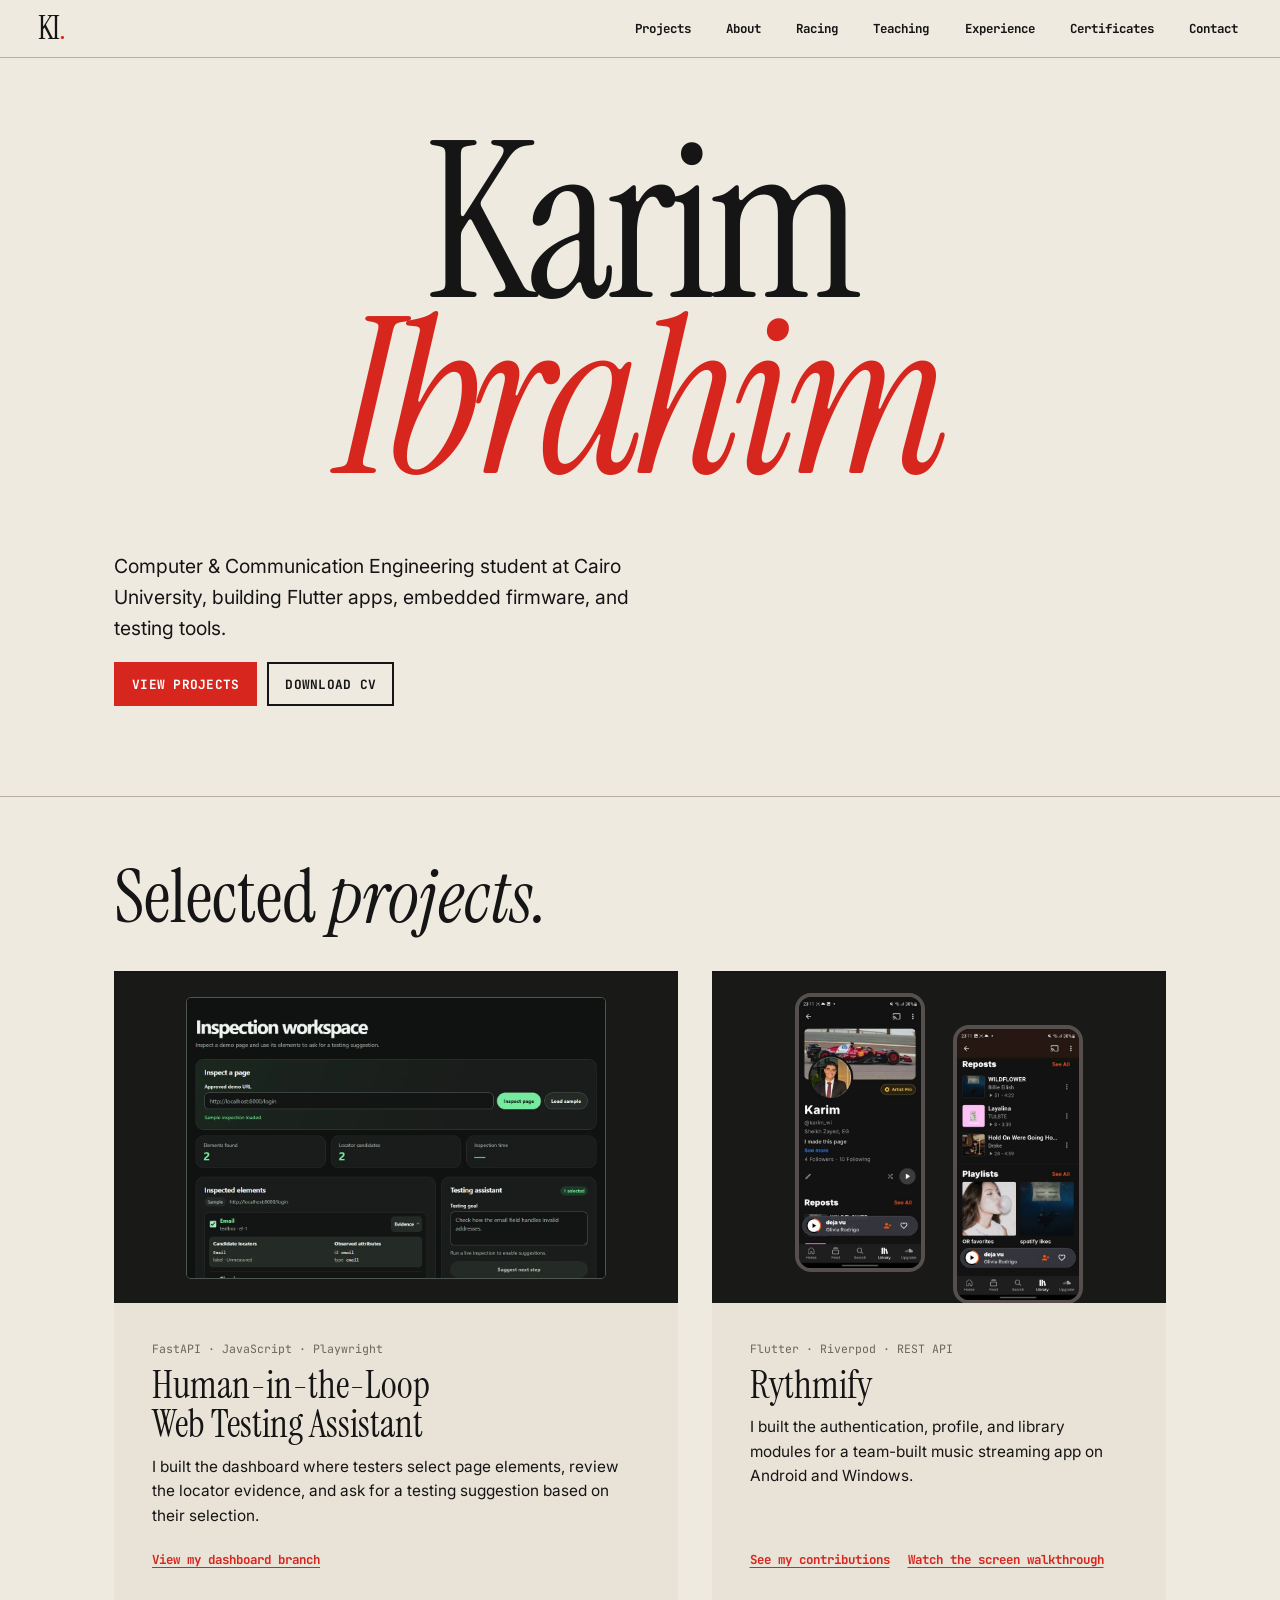
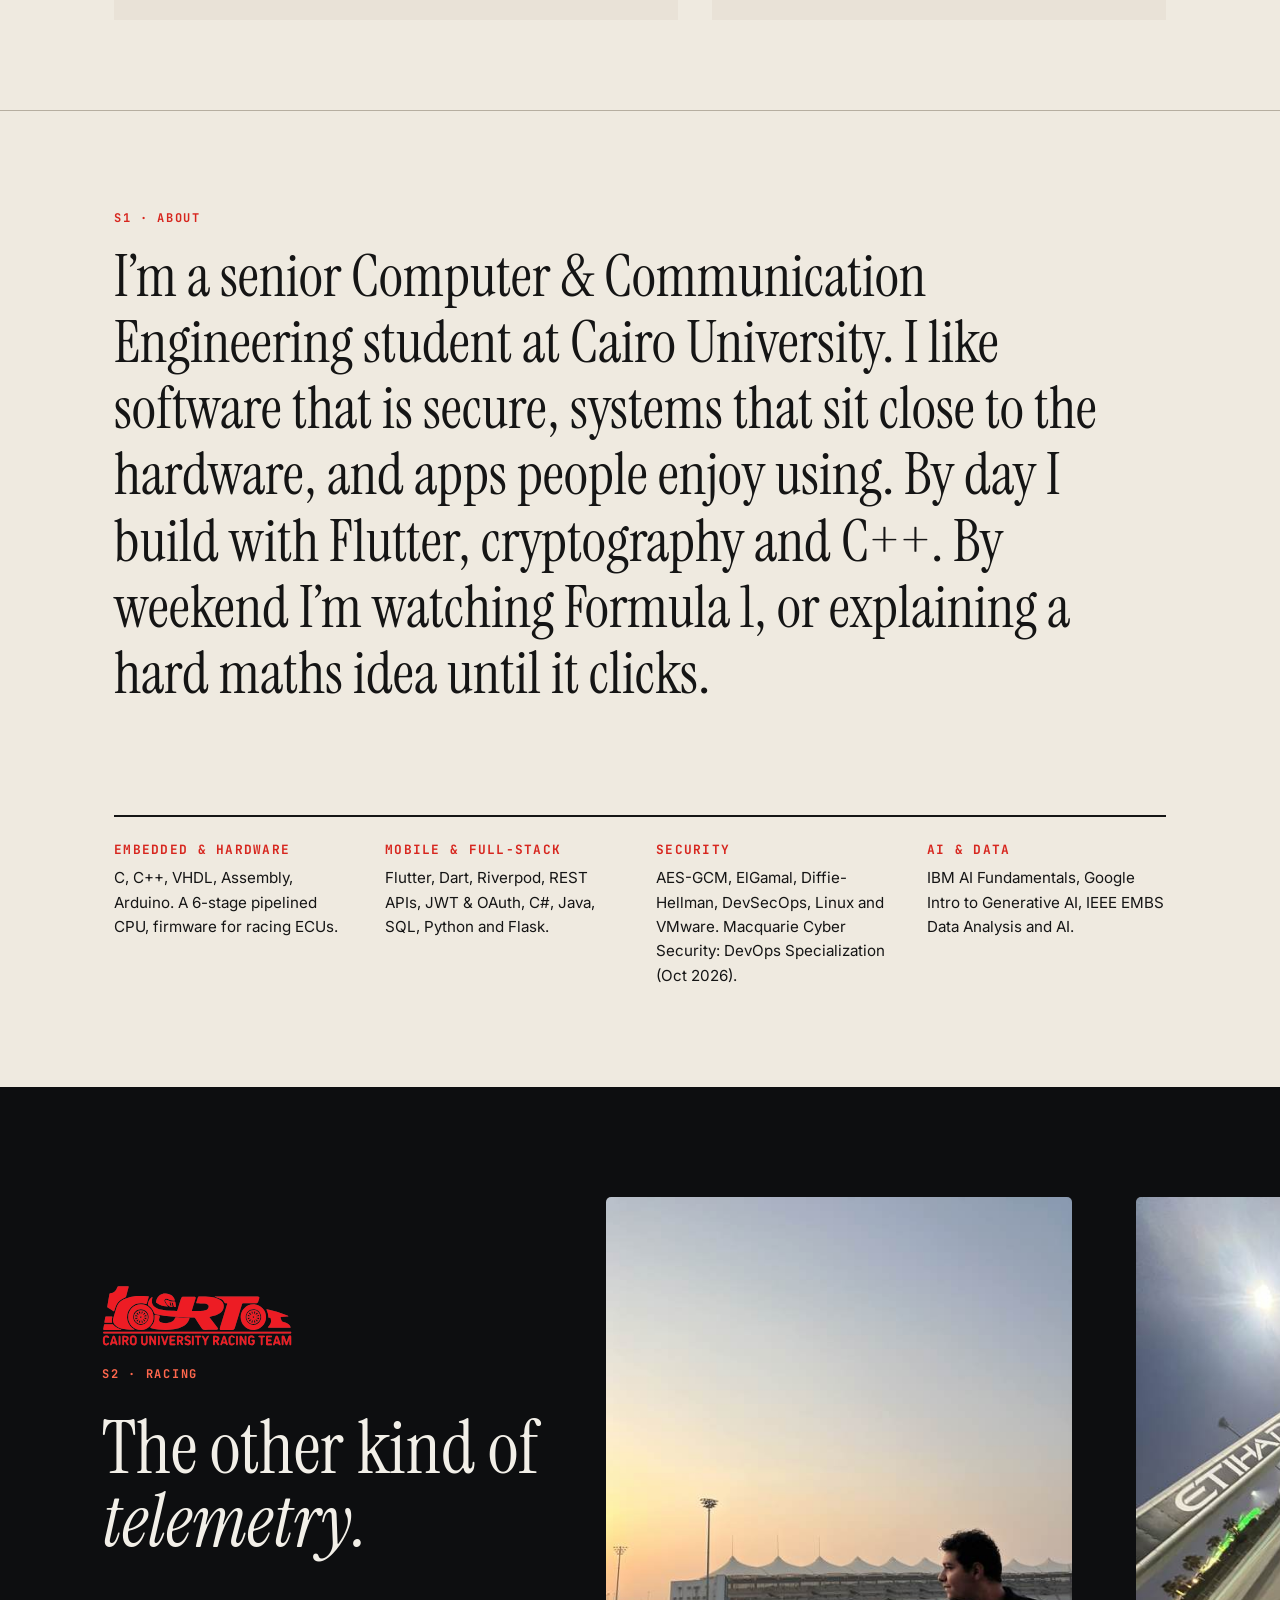
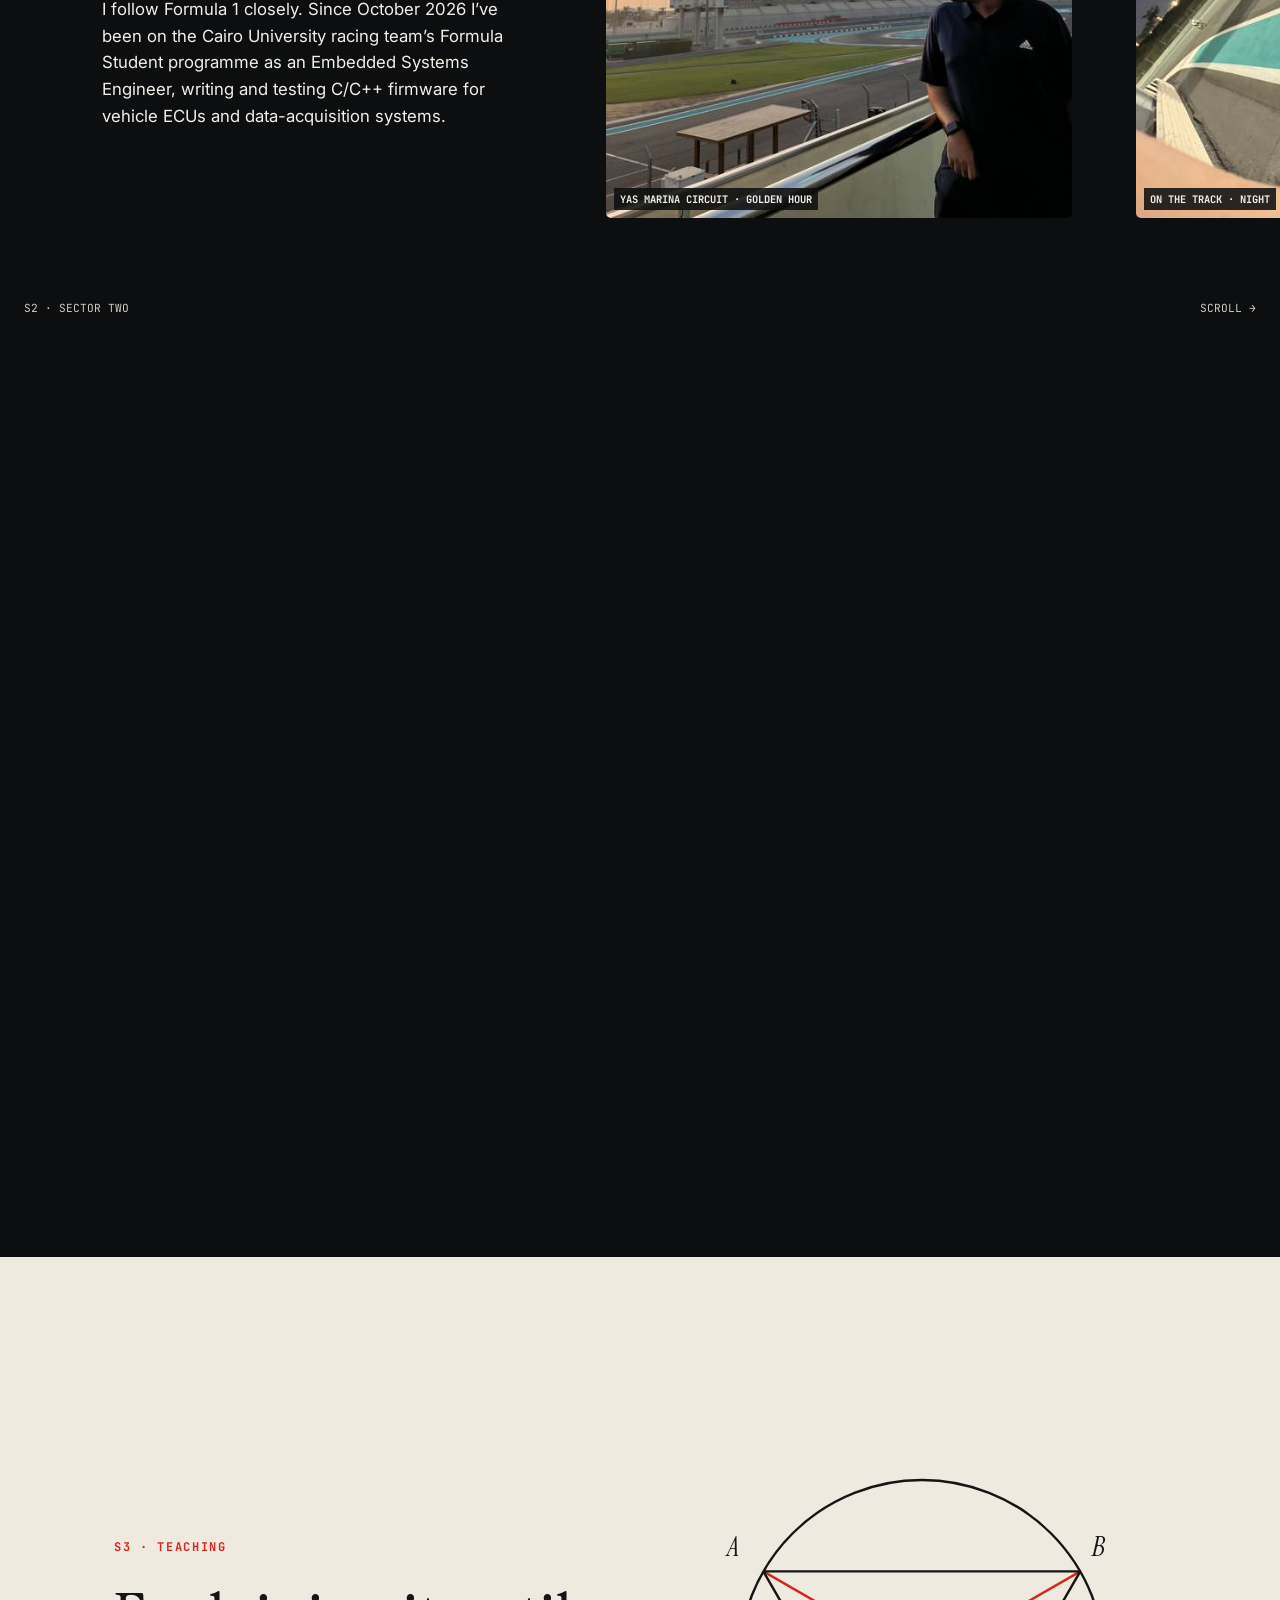
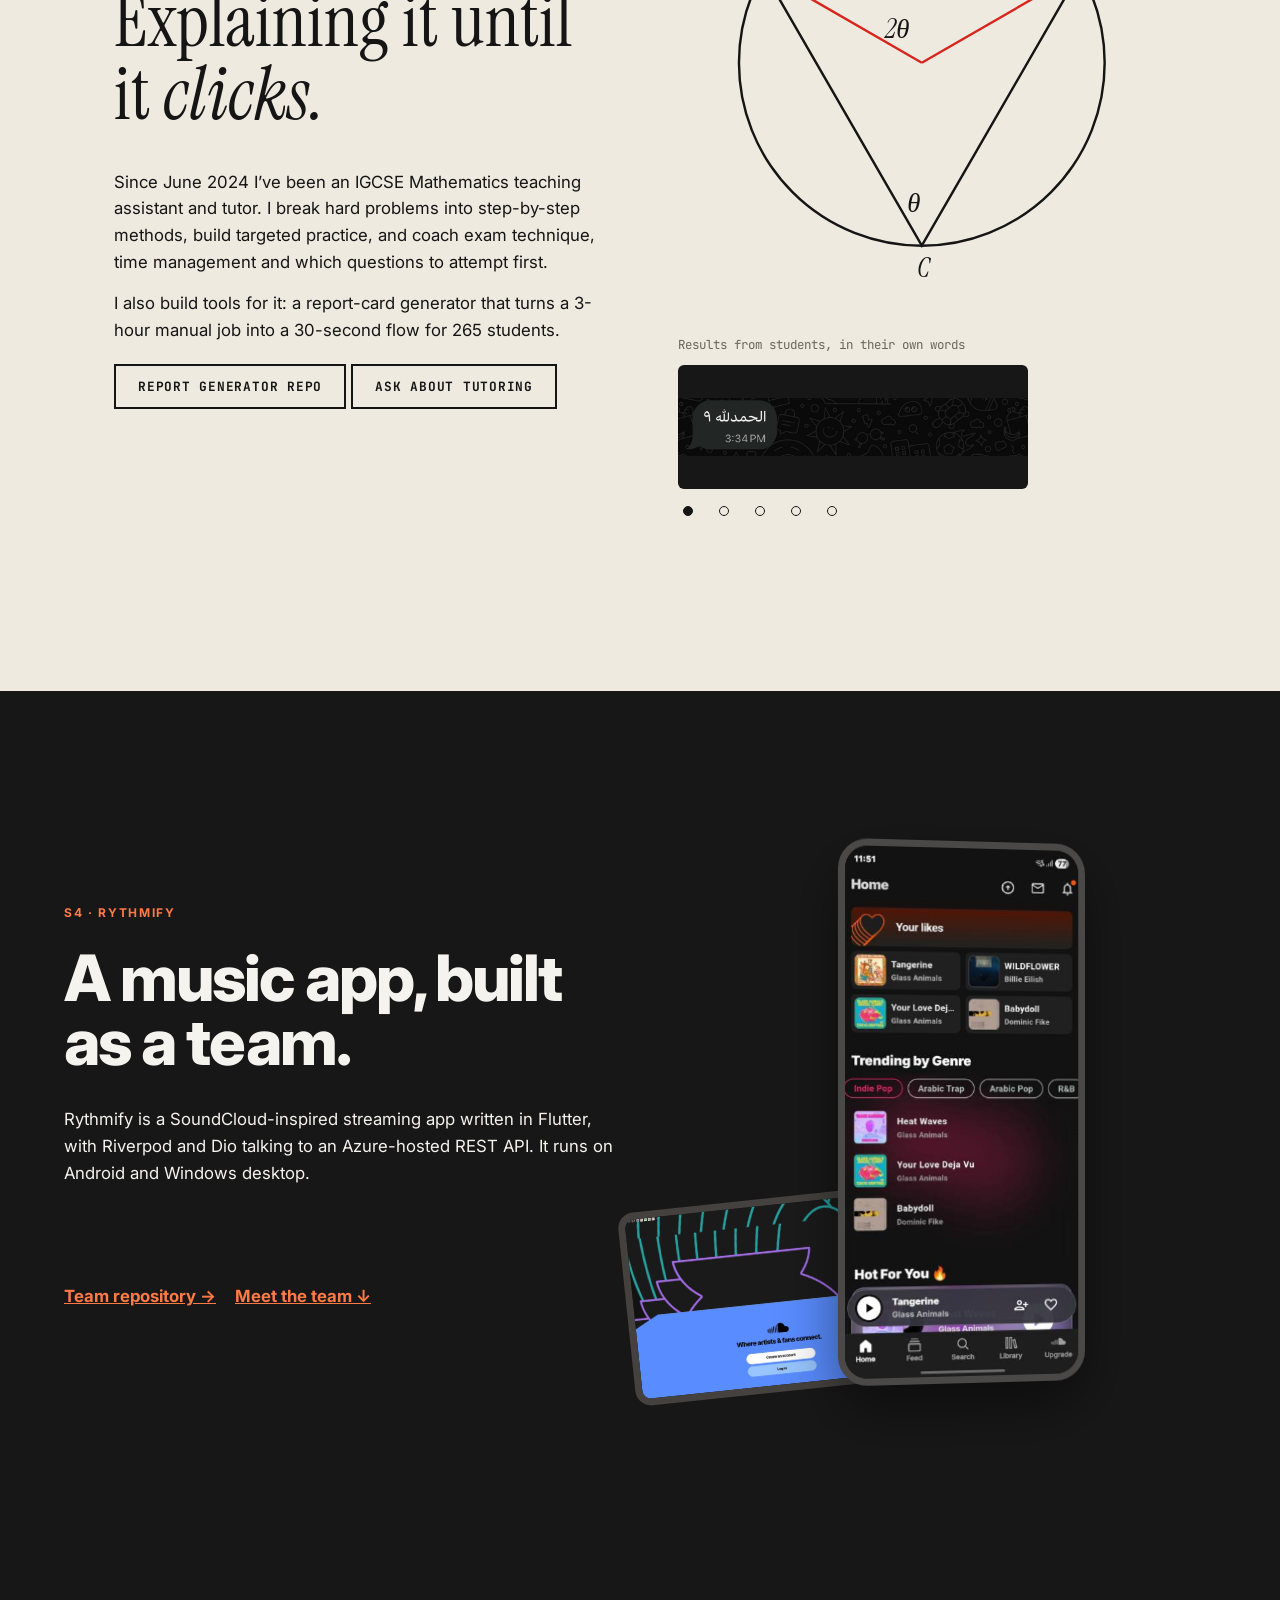
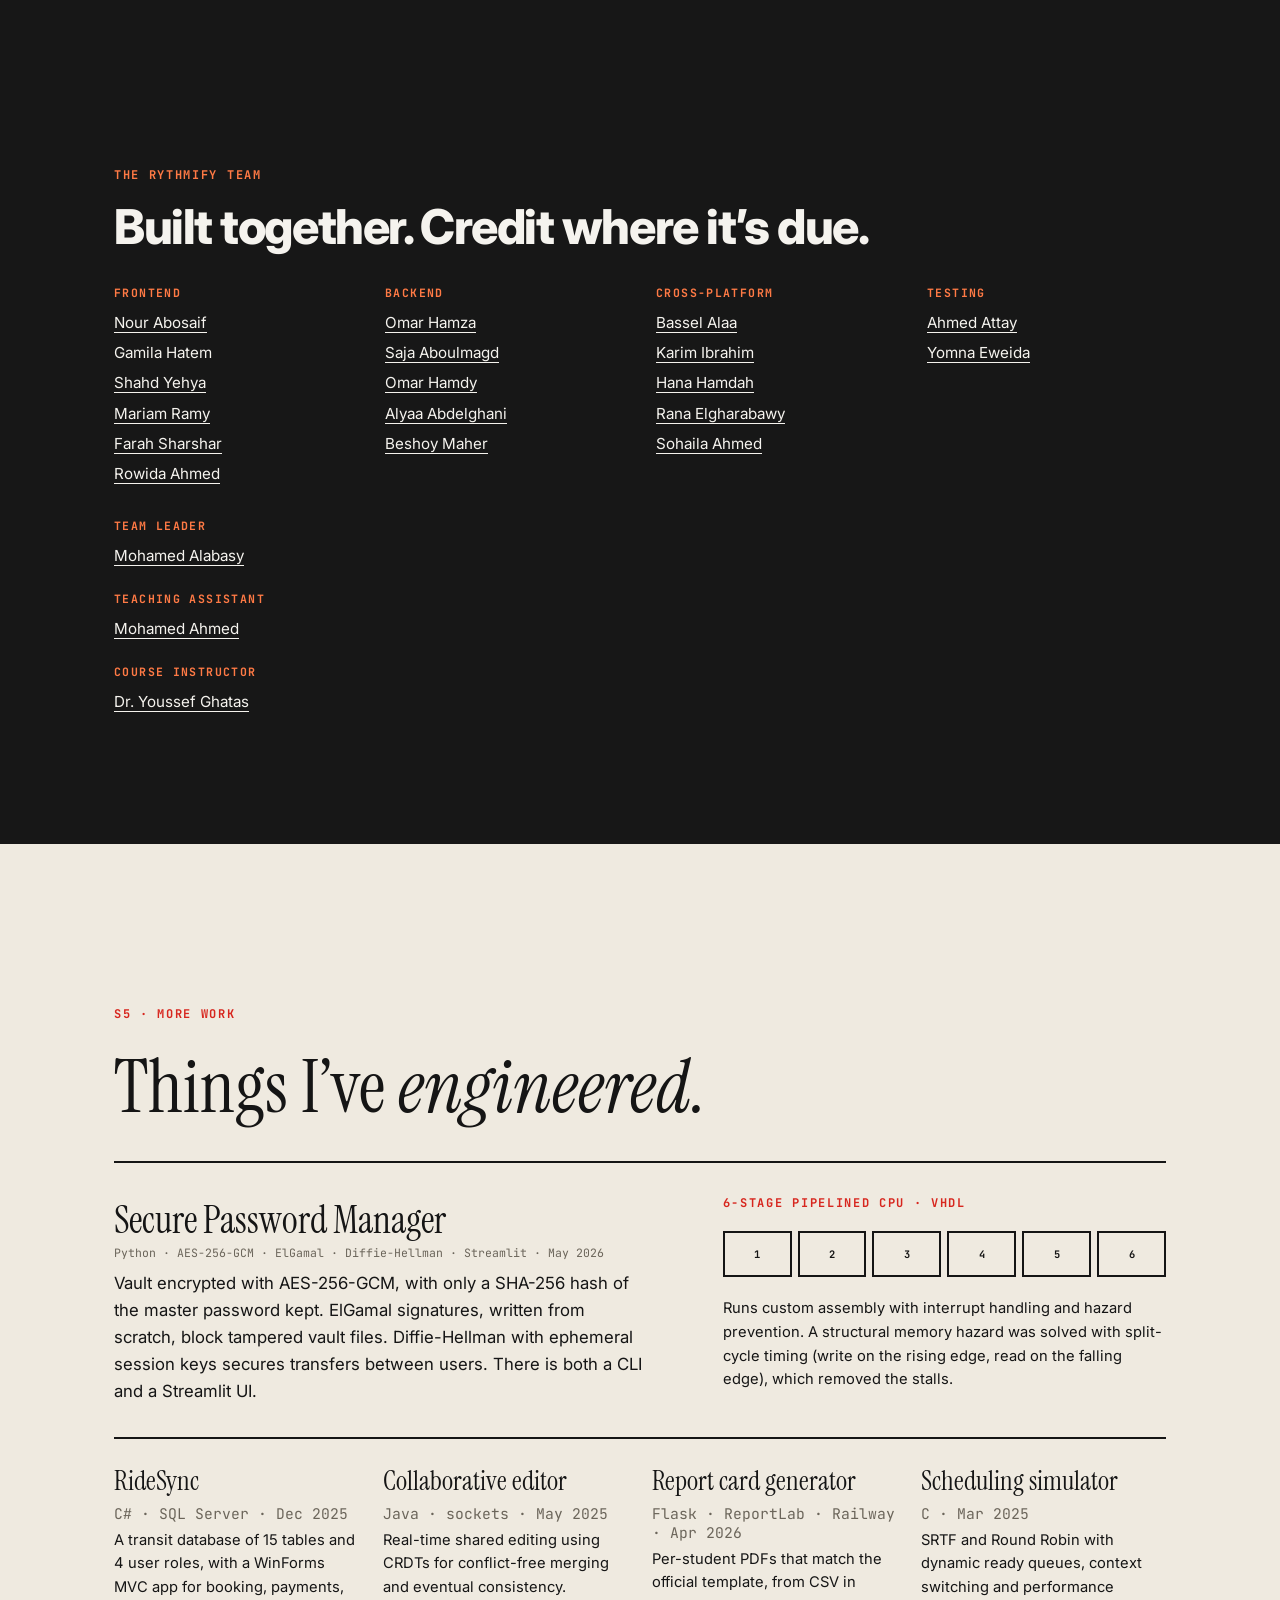
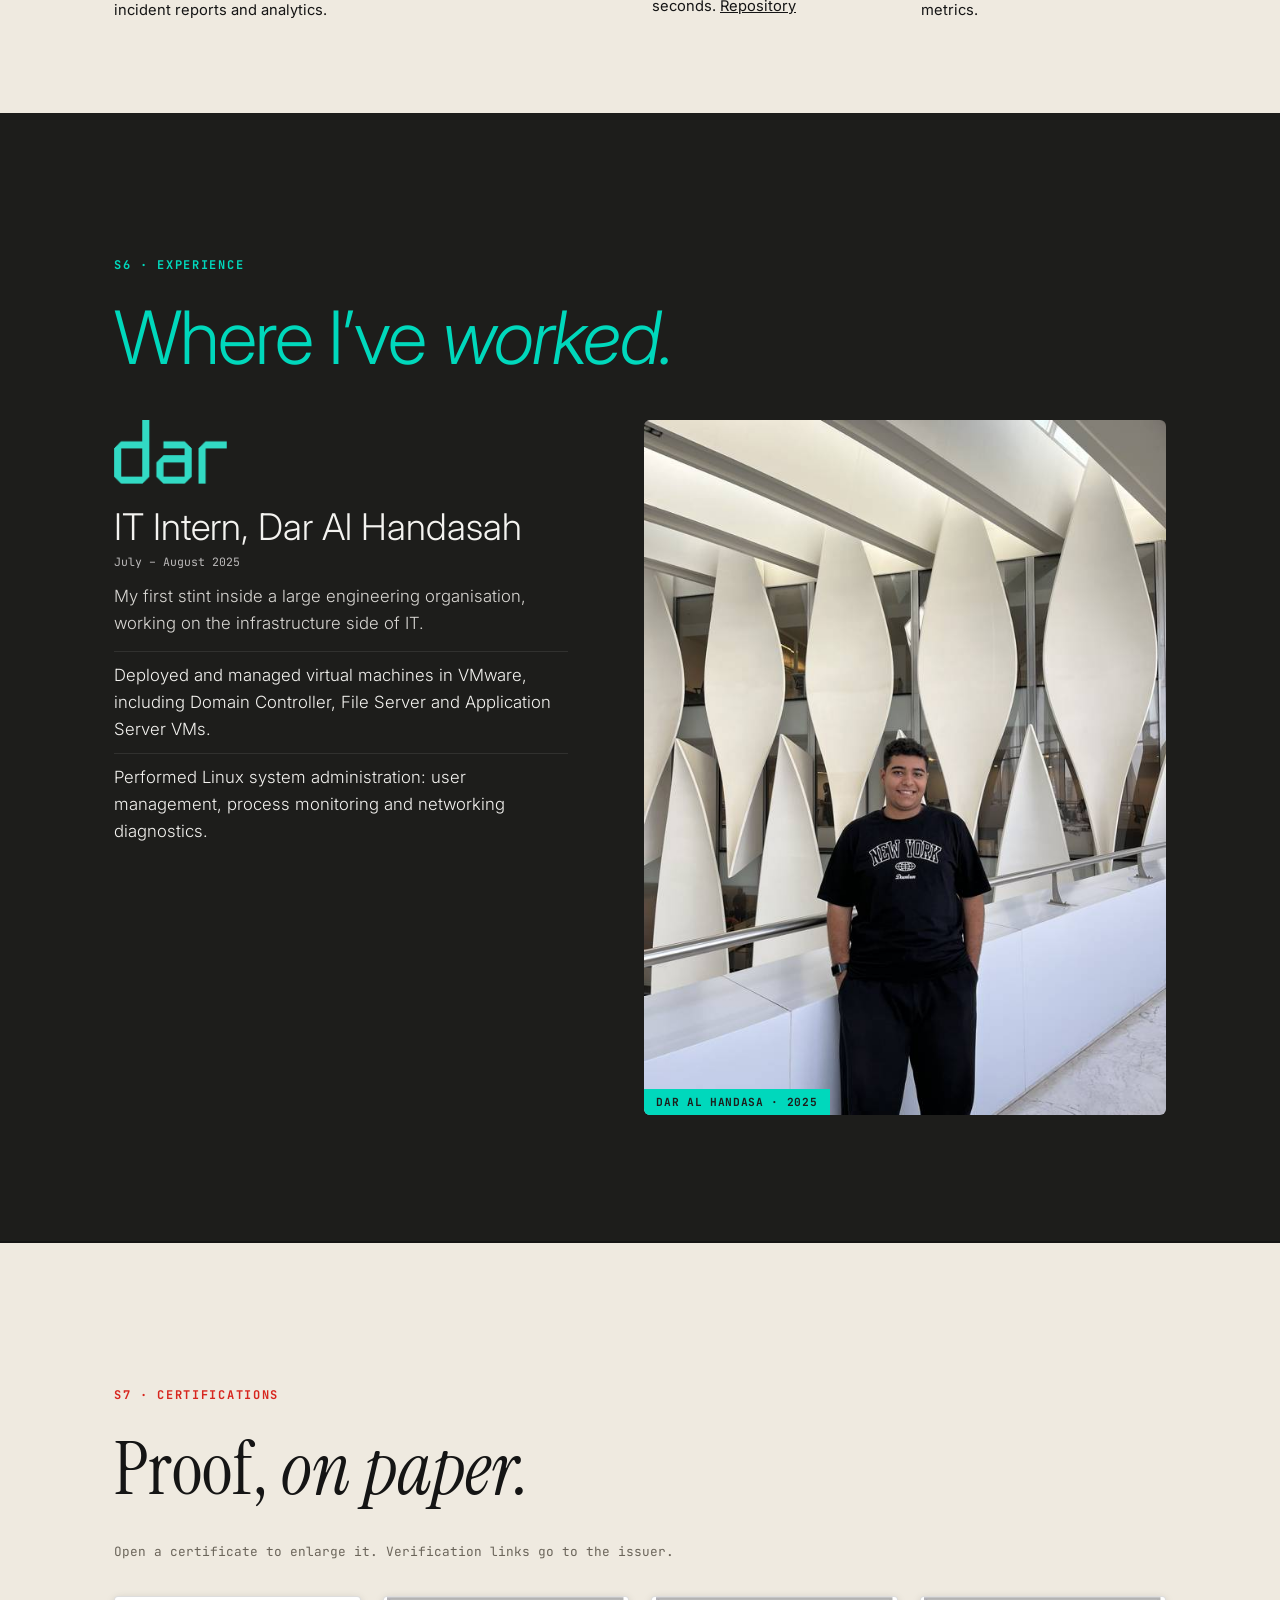
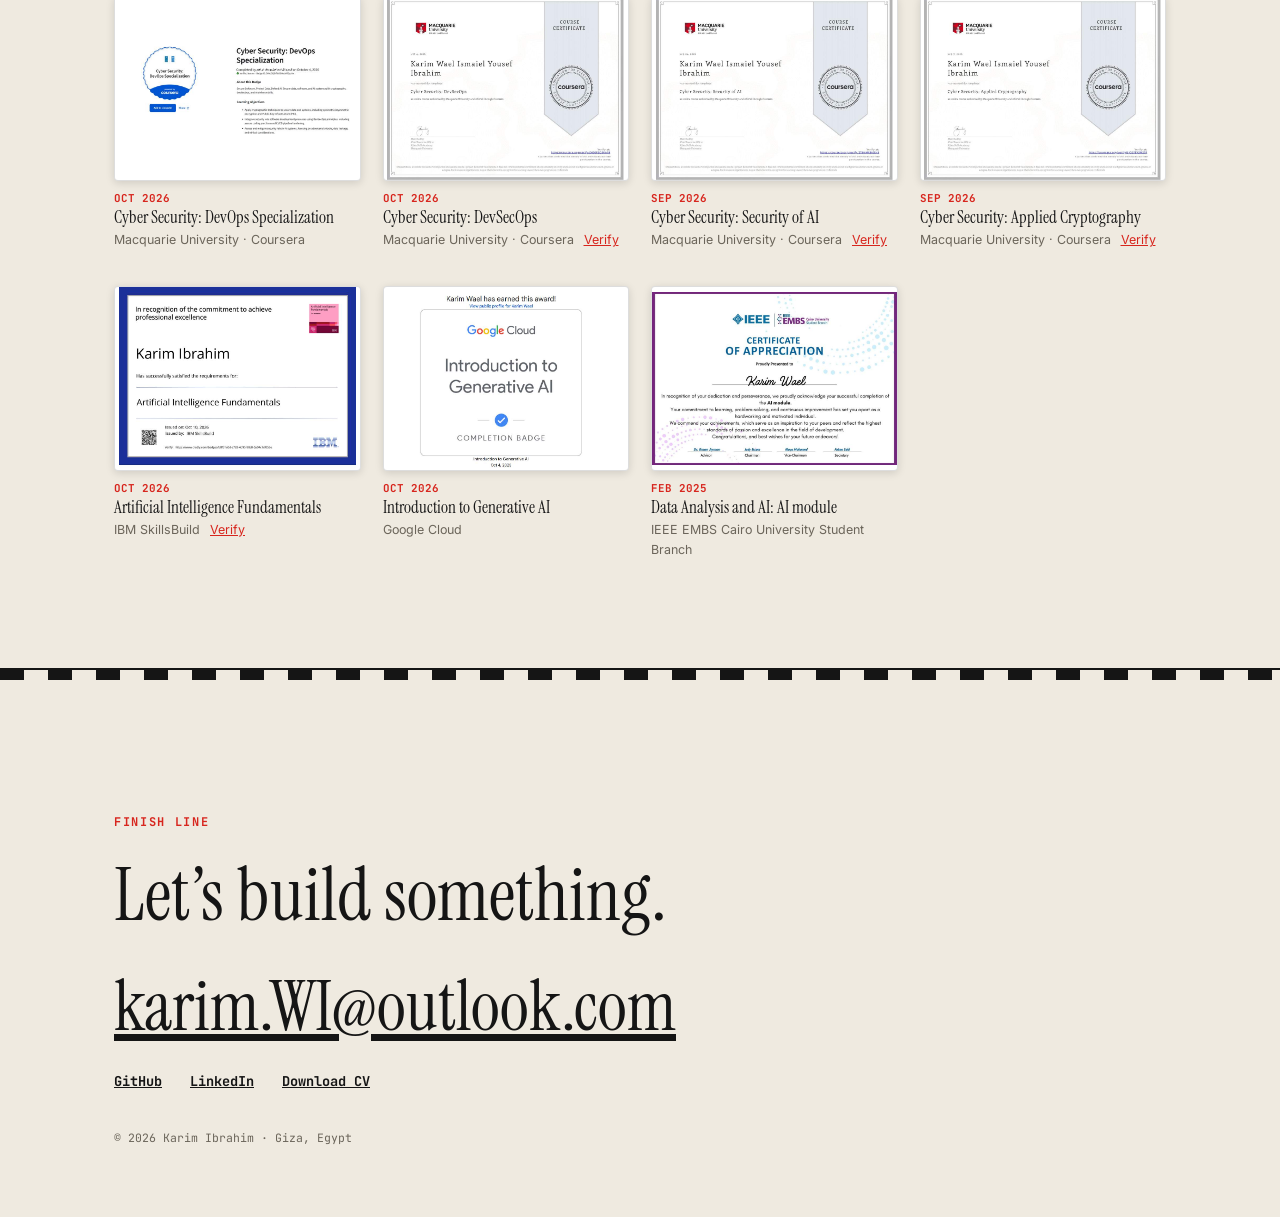
==== index.html @ fbcc2c70 "Add favicon, JavaScript functionality, and styles for enhanced user experience - Introduced a favico" ====
<!DOCTYPE html>
<html lang="en" id="top"><head><meta charset="utf-8">
<meta name="viewport" content="width=device-width, initial-scale=1, viewport-fit=cover">
<title>Karim Ibrahim — Engineer, builder, teacher</title>
<meta name="description" content="Karim Ibrahim: Computer & Communication Engineering student at Cairo University. Flutter, security, embedded systems, Formula Student, IGCSE maths.">
<meta property="og:title" content="Karim Ibrahim — Engineer, builder, teacher"><meta property="og:type" content="website">
<link rel="preconnect" href="https://fonts.googleapis.com"><link rel="preconnect" href="https://fonts.gstatic.com" crossorigin>
<link href="https://fonts.googleapis.com/css2?family=Inter:wght@400;600;800&family=Instrument+Serif:ital@0;1&family=JetBrains+Mono:wght@400;700&display=swap" rel="stylesheet">
<link rel="icon" href="favicon.ico" sizes="any">
<link rel="stylesheet" href="styles.css"></head><body>
<a class="skip-link" href="#main">Skip to content</a>
<div class="site-header">
  <div class="nav-inner">
    <a class="wordmark" href="#top" aria-label="Karim Ibrahim, home">KI<span>.</span></a>
    <nav class="desktop-nav" aria-label="Portfolio">
      <a href="#featured">Projects</a>
      <a href="#about">About</a>
      <a href="#race">Racing</a>
      <a href="#teach">Teaching</a>
      <a href="#exp">Experience</a>
      <a href="#certs">Certificates</a>
      <a href="#contact">Contact</a>
    </nav>
    <details class="mobile-menu">
      <summary>Menu</summary>
      <nav aria-label="Portfolio">
        <a href="#featured">Projects</a>
        <a href="#about">About</a>
        <a href="#race">Racing</a>
        <a href="#teach">Teaching</a>
        <a href="#exp">Experience</a>
        <a href="#certs">Certificates</a>
        <a href="#contact">Contact</a>
      </nav>
    </details>
  </div>
  <div id="lap" aria-hidden="true"><b></b></div>
</div>

<header id="hero">
  <div class="w">
    <h1 class="name"><span>Karim</span> <span>Ibrahim</span></h1>
    <div class="hero-details">
      <p class="hero-intro">Computer &amp; Communication Engineering student at Cairo University, building Flutter apps, embedded firmware, and testing tools.</p>
      <div class="actions">
        <a class="btn primary" href="#featured">View projects</a>
        <a class="btn" href="assets/karim-ibrahim-cv.pdf" download>Download CV</a>
      </div>
    </div>
  </div>
</header>

<main id="main" tabindex="-1">
<section class="featured" id="featured" aria-labelledby="featured-heading">
  <div class="w">
    <h2 id="featured-heading">Selected <em>projects.</em></h2>
    <div class="project-grid">
      <article class="project">
        <div class="project-visual dashboard-visual">
          <img src="assets/testing-assistant.webp" alt="Inspection dashboard showing selectable page findings and expanded locator evidence from a sample inspection" width="1180" height="790" loading="lazy" decoding="async">
        </div>
        <div class="project-body">
          <p class="tag">FastAPI · JavaScript · Playwright</p>
          <h3>Human-in-the-Loop Web Testing Assistant</h3>
          <p>I built the dashboard where testers select page elements, review the locator evidence, and ask for a testing suggestion based on their selection.</p>
          <a class="project-link" href="https://github.com/karimwael45/Genrative-AI-for-Software-Testing/tree/M2-Web">View my dashboard branch</a>
        </div>
      </article>
      <article class="project">
        <div class="project-visual app-visual">
          <img src="assets/rythmify-profile.jpg" alt="Rythmify profile screen with an avatar, follower counts, and playlist tabs" loading="lazy" decoding="async" width="360" height="800">
          <img src="assets/rythmify-library.jpg" alt="Rythmify library screen with collections and playlists" loading="lazy" decoding="async" width="360" height="800">
        </div>
        <div class="project-body">
          <p class="tag">Flutter · Riverpod · REST API</p>
          <h3>Rythmify</h3>
          <p>I built the authentication, profile, and library modules for a team-built music streaming app on Android and Windows.</p>
          <div class="project-links">
            <a class="project-link" href="#ryth">See my contributions</a>
            <a class="project-link" href="assets/rythmify-walkthrough.webm">Watch the screen walkthrough</a>
          </div>
        </div>
      </article>
    </div>
  </div>
</section>

<section id="about" aria-labelledby="about-heading"><div class="w"><h2 class="eye" id="about-heading">S1 · About</h2>
<p class="big" id="big">I’m a senior Computer & Communication Engineering student at Cairo University. I like software that is secure, systems that sit close to the hardware, and apps people enjoy using. By day I build with Flutter, cryptography and C++. By weekend I’m watching Formula 1, or explaining a hard maths idea until it clicks.</p>
<div class="skills rv"><div><h3>Embedded & hardware</h3><p>C, C++, VHDL, Assembly, Arduino. A 6-stage pipelined CPU, firmware for racing ECUs.</p></div><div><h3>Mobile & full-stack</h3><p>Flutter, Dart, Riverpod, REST APIs, JWT & OAuth, C#, Java, SQL, Python and Flask.</p></div><div><h3>Security</h3><p>AES-GCM, ElGamal, Diffie-Hellman, DevSecOps, Linux and VMware. Macquarie Cyber Security: DevOps Specialization (Oct 2026).</p></div><div><h3>AI & data</h3><p>IBM AI Fundamentals, Google Intro to Generative AI, IEEE EMBS Data Analysis and AI.</p></div></div></div></section>

<section id="race" aria-labelledby="rh"><div class="pin" data-pin="h"><div class="stk"><div class="trk">
<div class="pn txt"><img class="logo" src="assets/curt-logo.svg" alt="Cairo University Racing Team logo" width="136" height="44" loading="lazy" decoding="async"><div class="eye">S2 · Racing</div><h2 id="rh">The other kind of <em>telemetry.</em></h2><p>I follow Formula 1 closely. Since October 2026 I’ve been on the Cairo University racing team’s Formula Student programme as an Embedded Systems Engineer, writing and testing C/C++ firmware for vehicle ECUs and data-acquisition systems.</p></div>
<div class="pn"><figure><img src="assets/yas-marina-sunset.jpg" alt="Karim at Yas Marina Circuit at sunset, looking over the track" loading="lazy" decoding="async" width="540" height="720"><figcaption>YAS MARINA CIRCUIT · GOLDEN HOUR</figcaption></figure></div>
<div class="pn"><figure><img src="assets/yas-marina-night.jpg" alt="Selfie on the Yas Marina Circuit track at night with the Etihad sign behind" loading="lazy" decoding="async" width="540" height="720"><figcaption>ON THE TRACK · NIGHT</figcaption></figure></div>
<div class="pn txt"><h3 class="telemetry-title">From sensor readings to telemetry</h3>
<p>My role covers the embedded firmware and data acquisition. Here’s where that work fits in a typical telemetry system.</p>
<ol class="telemetry-flow" aria-label="Typical vehicle telemetry flow">
  <li>Vehicle sensors</li><li>ECU firmware</li><li>Data logging</li>
</ol></div>
</div><div class="ticker"><span>S2 · SECTOR TWO</span><span>SCROLL →</span></div></div></div></section>

<section id="teach"><div class="w tg"><div><div class="eye">S3 · Teaching</div><h2>Explaining it until it <em>clicks.</em></h2>
<p>Since June 2024 I’ve been an IGCSE Mathematics teaching assistant and tutor. I break hard problems into step-by-step methods, build targeted practice, and coach exam technique, time management and which questions to attempt first.</p>
<p style="margin-top:14px">I also build tools for it: a report-card generator that turns a 3-hour manual job into a 30-second flow for 265 students.</p>
<a class="btn" href="https://github.com/karimwael45/YA-Report-generator">Report generator repo</a> <a class="btn" href="https://wa.me/qr/3BOTJIRST4HJH1?s=r" target="_blank" rel="noopener">Ask about tutoring</a>
</div>
<div><svg id="geo" viewBox="0 0 400 400" role="img" aria-label="Circle theorem diagram drawing itself: the angle at the centre is twice the angle at the circumference"><circle cx="200" cy="200" r="150" pathLength="1"/><path class="a" d="M200 200 L70 125 M200 200 L330 125" pathLength="1"/><path d="M70 125 L200 350 L330 125" pathLength="1"/><path d="M70 125 L330 125" pathLength="1"/><text x="170" y="180">2θ</text><text x="188" y="322">θ</text><text x="40" y="112">A</text><text x="340" y="112">B</text><text x="196" y="376">C</text></svg>
<figure class="rev"><p class="rev-cap">Results from students, in their own words</p><div class="rev-box" id="rv"><img class="on" src="assets/tutoring-result-1.jpg" alt="Student message reporting a 9 in IGCSE maths" loading="lazy" decoding="async" width="1170" height="194"><img class="" src="assets/tutoring-result-2.jpg" alt="Student message reporting an 8 in IGCSE maths" loading="lazy" decoding="async" width="1170" height="282"><img class="" src="assets/tutoring-result-3.jpg" alt="Student message reporting an A* in IGCSE maths" loading="lazy" decoding="async" width="1170" height="277"><img class="" src="assets/tutoring-result-4.jpg" alt="Student message reporting a 9 in IGCSE maths" loading="lazy" decoding="async" width="1170" height="329"><img class="" src="assets/tutoring-result-5.jpg" alt="Student message reporting a 9 in IGCSE maths" loading="lazy" decoding="async" width="1170" height="378"></div><div class="rev-dots" id="rvd" hidden><button type="button" aria-label="Show result 1" aria-current="true"></button><button type="button" aria-label="Show result 2"></button><button type="button" aria-label="Show result 3"></button><button type="button" aria-label="Show result 4"></button><button type="button" aria-label="Show result 5"></button></div></figure></div></div></section>

<section id="ryth" aria-labelledby="rt"><div class="pin" data-pin="v"><div class="stk"><div class="rg">
<div><div class="eye">S4 · Rythmify</div><h2 id="rt">A music app, built as a team.</h2>
<div class="steps">
<div class="step on"><p>Rythmify is a SoundCloud-inspired streaming app written in Flutter, with Riverpod and Dio talking to an Azure-hosted REST API. It runs on Android and Windows desktop.</p></div>
<div class="step"><p><b>Auth, which I built.</b> JWT with refresh-token rotation, Google OAuth, silent retry on a 401, and a full password-reset flow.</p></div>
<div class="step"><p><b>Profile, which I built.</b> Avatar and cover uploads, privacy toggles and follower counts, all through the REST API.</p></div>
<div class="step"><p><b>Library, which I built.</b> Reposts and playlists in one place.</p></div>
<div class="step"><p>And the listening view, with a waveform and comments that pin to the track.</p></div></div>
<a class="rl" href="https://github.com/Rythmify/cross">Team repository →</a>
<a class="rl" href="#cr">Meet the team ↓</a></div>
<div class="dev" id="dev"><div class="tab"><img class="on" src="assets/rythmify-tablet-signup.jpg" alt="Rythmify sign-up screen on a tablet" loading="lazy" decoding="async" width="1400" height="912"><img src="assets/rythmify-tablet-signin.jpg" alt="Rythmify sign-in screen on a tablet" loading="lazy" decoding="async" width="1400" height="912"><img src="assets/rythmify-tablet-library.jpg" alt="Rythmify library screen on a tablet" loading="lazy" decoding="async" width="1400" height="912"></div>
<div class="ph1"><img class="on" src="assets/rythmify-home.jpg" alt="Rythmify home screen" loading="lazy" decoding="async" width="360" height="780"><img src="assets/rythmify-signin.jpg" alt="Rythmify sign-in screen" loading="lazy" decoding="async" width="360" height="800"><img src="assets/rythmify-profile.jpg" alt="Rythmify profile screen" loading="lazy" decoding="async" width="360" height="800"><img src="assets/rythmify-library.jpg" alt="Rythmify library screen" loading="lazy" decoding="async" width="360" height="800"><img src="assets/rythmify-player.jpg" alt="Rythmify player with waveform and comments" loading="lazy" decoding="async" width="360" height="780"></div></div>
</div></div></div></section>

<section id="cr" aria-labelledby="crh"><div class="eye">The Rythmify team</div><h2 id="crh">Built together. Credit where it’s due.</h2><div class="cg">
<div><h3>Frontend</h3><ul><li><a href="https://www.linkedin.com/in/nour-abosaif/">Nour Abosaif</a></li><li>Gamila Hatem</li><li><a href="https://www.linkedin.com/in/shahd-yehya/">Shahd Yehya</a></li><li><a href="https://www.linkedin.com/in/mariam-ramy-3605142a6/">Mariam Ramy</a></li><li><a href="https://www.linkedin.com/in/farah-sharshar-135602311/">Farah Sharshar</a></li><li><a href="https://www.linkedin.com/in/rowida-ahmed-395626326/">Rowida Ahmed</a></li></ul></div>
<div><h3>Backend</h3><ul><li><a href="https://www.linkedin.com/in/omar-hamza-2806a5335/">Omar Hamza</a></li><li><a href="https://www.linkedin.com/in/saja-aboulmagd-66a745289/">Saja Aboulmagd</a></li><li><a href="https://www.linkedin.com/in/omar-hamdy-138953286/">Omar Hamdy</a></li><li><a href="https://www.linkedin.com/in/alyaa-abdelghani-bb8544326/">Alyaa Abdelghani</a></li><li><a href="https://www.linkedin.com/in/beshoy-maher-7a8726253/">Beshoy Maher</a></li></ul></div>
<div><h3>Cross-platform</h3><ul><li><a href="https://www.linkedin.com/in/basselalaax/">Bassel Alaa</a></li><li><a href="https://www.linkedin.com/in/karim-ibrahim-2468ab345/">Karim Ibrahim</a></li><li><a href="https://www.linkedin.com/in/hana-hamdah-6a4074334/">Hana Hamdah</a></li><li><a href="https://www.linkedin.com/in/ranaelgharabawy/">Rana Elgharabawy</a></li><li><a href="https://www.linkedin.com/in/sohaila-ahmed-3255a8349/">Sohaila Ahmed</a></li></ul></div>
<div><h3>Testing</h3><ul><li><a href="https://www.linkedin.com/in/ahmedattay/">Ahmed Attay</a></li><li><a href="https://www.linkedin.com/in/yomnaeweida/">Yomna Eweida</a></li></ul></div>
<div><h3>Team leader</h3><ul><li><a href="https://www.linkedin.com/in/mohamed-alabasy1/">Mohamed Alabasy</a></li></ul><h3 style="margin-top:20px">Teaching assistant</h3><ul><li><a href="https://www.linkedin.com/in/mohamed-ahmed-abdelmoniem/">Mohamed Ahmed</a></li></ul><h3 style="margin-top:20px">Course instructor</h3><ul><li><a href="https://www.linkedin.com/in/youssef-ghatas/">Dr. Youssef Ghatas</a></li></ul></div>
</div></section>

<section id="work"><div class="w"><div class="eye">S5 · More work</div><h2>Things I’ve <em>engineered.</em></h2>
<div class="feat"><div><h3 style="font:400 2.4rem var(--serif)">Secure Password Manager</h3><p class="tag">Python · AES-256-GCM · ElGamal · Diffie-Hellman · Streamlit · May 2026</p><p style="margin-top:10px">Vault encrypted with AES-256-GCM, with only a SHA-256 hash of the master password kept. ElGamal signatures, written from scratch, block tampered vault files. Diffie-Hellman with ephemeral session keys secures transfers between users. There is both a CLI and a Streamlit UI.</p></div>
<div><div class="eye">6-stage pipelined CPU · VHDL</div><div class="pipe" aria-hidden="true"><b>1</b><b>2</b><b>3</b><b>4</b><b>5</b><b>6</b></div><p style="font-size:.92rem">Runs custom assembly with interrupt handling and hazard prevention. A structural memory hazard was solved with split-cycle timing (write on the rising edge, read on the falling edge), which removed the stalls.</p></div></div>
<div class="more"><div><h3>RideSync</h3><p class="tag">C# · SQL Server · Dec 2025</p><p>A transit database of 15 tables and 4 user roles, with a WinForms MVC app for booking, payments, incident reports and analytics.</p></div><div><h3>Collaborative editor</h3><p class="tag">Java · sockets · May 2025</p><p>Real-time shared editing using CRDTs for conflict-free merging and eventual consistency.</p></div><div><h3>Report card generator</h3><p class="tag">Flask · ReportLab · Railway · Apr 2026</p><p>Per-student PDFs that match the official template, from CSV in seconds. <a href="https://github.com/karimwael45/YA-Report-generator">Repository</a></p></div><div><h3>Scheduling simulator</h3><p class="tag">C · Mar 2025</p><p>SRTF and Round Robin with dynamic ready queues, context switching and performance metrics.</p></div></div></div></section>

<section id="exp" aria-labelledby="xh"><div class="w"><div class="eye">S6 · Experience</div><h2 id="xh">Where I’ve <em>worked.</em></h2>
<div class="xg"><div class="job rv"><img class="dl" src="assets/dar-logo.png" alt="Dar logo" loading="lazy" decoding="async" width="250" height="141"><h3>IT Intern, Dar Al Handasah</h3><span class="tag">July – August 2025</span>
<p>My first stint inside a large engineering organisation, working on the infrastructure side of IT.</p>
<ul class="pts"><li>Deployed and managed virtual machines in VMware, including Domain Controller, File Server and Application Server VMs.</li><li>Performed Linux system administration: user management, process monitoring and networking diagnostics.</li></ul>
</div>
<figure class="rv"><img src="assets/dar-internship.jpg" alt="Karim inside the Dar Al Handasa building, standing in front of sculpted white panels" loading="lazy" decoding="async" width="640" height="853"><figcaption>DAR AL HANDASA · 2025</figcaption></figure></div>
</div></section>

<section id="certs" aria-labelledby="ch"><div class="w"><div class="eye">S7 · Certifications</div><h2 id="ch">Proof, <em>on paper.</em></h2><p class="cn">Open a certificate to enlarge it. Verification links go to the issuer.</p><div class="cg2">
<figure class="ct rv"><a class="zoom" href="assets/certificate-devops.jpg" data-t="Cyber Security: DevOps Specialization" aria-label="Enlarge certificate: Cyber Security: DevOps Specialization"><img src="assets/certificate-devops.jpg" alt="Coursera badge for the Cyber Security: DevOps Specialization" loading="lazy" decoding="async" width="900" height="372"></a><figcaption><time>OCT 2026</time><b>Cyber Security: DevOps Specialization</b><small>Macquarie University · Coursera</small></figcaption></figure>
<figure class="ct rv"><a class="zoom" href="assets/certificate-devsecops.jpg" data-t="Cyber Security: DevSecOps" data-v="https://coursera.org/verify/D656FBO5KA1B" aria-label="Enlarge certificate: Cyber Security: DevSecOps"><img src="assets/certificate-devsecops.jpg" alt="Course certificate: Cyber Security: DevSecOps" loading="lazy" decoding="async" width="900" height="695"></a><figcaption><time>OCT 2026</time><b>Cyber Security: DevSecOps</b><small>Macquarie University · Coursera <a href="https://coursera.org/verify/D656FBO5KA1B">Verify</a></small></figcaption></figure>
<figure class="ct rv"><a class="zoom" href="assets/certificate-security-ai.jpg" data-t="Cyber Security: Security of AI" data-v="https://coursera.org/verify/ET6HAW8AIEHS" aria-label="Enlarge certificate: Cyber Security: Security of AI"><img src="assets/certificate-security-ai.jpg" alt="Course certificate: Cyber Security: Security of AI" loading="lazy" decoding="async" width="900" height="695"></a><figcaption><time>SEP 2026</time><b>Cyber Security: Security of AI</b><small>Macquarie University · Coursera <a href="https://coursera.org/verify/ET6HAW8AIEHS">Verify</a></small></figcaption></figure>
<figure class="ct rv"><a class="zoom" href="assets/certificate-cryptography.jpg" data-t="Cyber Security: Applied Cryptography" data-v="https://coursera.org/verify/LJCGYEV3W27P" aria-label="Enlarge certificate: Cyber Security: Applied Cryptography"><img src="assets/certificate-cryptography.jpg" alt="Course certificate: Cyber Security: Applied Cryptography" loading="lazy" decoding="async" width="900" height="695"></a><figcaption><time>SEP 2026</time><b>Cyber Security: Applied Cryptography</b><small>Macquarie University · Coursera <a href="https://coursera.org/verify/LJCGYEV3W27P">Verify</a></small></figcaption></figure>
<figure class="ct rv"><a class="zoom" href="assets/certificate-ibm-ai.jpg" data-t="Artificial Intelligence Fundamentals" data-v="https://www.credly.com/badges/b8f61e0d-c783-4d95-90c8-0a94c1cf053e" aria-label="Enlarge certificate: Artificial Intelligence Fundamentals"><img src="assets/certificate-ibm-ai.jpg" alt="IBM SkillsBuild certificate: Artificial Intelligence Fundamentals" loading="lazy" decoding="async" width="900" height="695"></a><figcaption><time>OCT 2026</time><b>Artificial Intelligence Fundamentals</b><small>IBM SkillsBuild <a href="https://www.credly.com/badges/b8f61e0d-c783-4d95-90c8-0a94c1cf053e">Verify</a></small></figcaption></figure>
<figure class="ct rv"><a class="zoom" href="assets/certificate-google-ai.jpg" data-t="Introduction to Generative AI" aria-label="Enlarge certificate: Introduction to Generative AI"><img src="assets/certificate-google-ai.jpg" alt="Google Cloud completion badge: Introduction to Generative AI" loading="lazy" decoding="async" width="741" height="680"></a><figcaption><time>OCT 2026</time><b>Introduction to Generative AI</b><small>Google Cloud</small></figcaption></figure>
<figure class="ct rv"><a class="zoom" href="assets/certificate-embs.jpg" data-t="Data Analysis and AI: AI module" aria-label="Enlarge certificate: Data Analysis and AI: AI module"><img src="assets/certificate-embs.jpg" alt="IEEE EMBS Cairo University Student Branch certificate of appreciation for the AI module" loading="lazy" decoding="async" width="900" height="636"></a><figcaption><time>FEB 2025</time><b>Data Analysis and AI: AI module</b><small>IEEE EMBS Cairo University Student Branch</small></figcaption></figure>
</div></div></section>
<dialog id="lb" aria-label="Certificate viewer"><button id="lbx" aria-label="Close">×</button><img id="lbi" alt=""><p><span id="lbt"></span> <a id="lbv" hidden>Verify</a></p></dialog>



<footer id="contact"><div class="w"><div class="eye">Finish line</div><h2>Let’s build something.</h2><a class="em" href="mailto:karim.WI@outlook.com">karim.WI@outlook.com</a>
<ul><li><a href="https://github.com/karimwael45">GitHub</a></li><li><a href="https://www.linkedin.com/in/karim-ibrahim-2468ab345/">LinkedIn</a></li><li><a href="assets/karim-ibrahim-cv.pdf" download>Download CV</a></li></ul><p class="tag" style="margin-top:40px">© 2026 Karim Ibrahim · Giza, Egypt</p></div></footer>
</main>
<script src="script.js" defer></script></body></html>
---- styles.css ----
:root{--bg:#efeae0;--fg:#151515;--ac:#d7261e;--mut:#6b655a;--serif:'Instrument Serif',Georgia,serif;--sans:Inter,system-ui,sans-serif;--mono:'JetBrains Mono',ui-monospace,monospace;color-scheme:light}
*{box-sizing:border-box;margin:0}
body{background:var(--bg);color:var(--fg);font:400 1.05rem/1.6 var(--sans);overflow-x:hidden;padding-top:env(safe-area-inset-top,0px);padding-bottom:env(safe-area-inset-bottom,0px)}
a{color:inherit}a:focus-visible,button:focus-visible{outline:3px solid var(--ac);outline-offset:3px}
.w{max-width:1100px;margin:0 auto;padding:0 24px}
.eye{font:700 .75rem var(--mono);letter-spacing:.14em;text-transform:uppercase;color:var(--ac)}
h2{font:400 clamp(2.2rem,6vw,4.6rem)/1 var(--serif);margin:.4em 0 .5em}h2 em{font-style:italic}
img{display:block;max-width:100%}
/* about */
#about{padding:18vh 0}.big{font:400 clamp(1.8rem,4.6vw,3.6rem)/1.15 var(--serif)}
.skills{display:grid;grid-template-columns:repeat(auto-fit,minmax(220px,1fr));gap:32px;margin-top:12vh;border-top:2px solid var(--fg);padding-top:24px}
.skills h3{font:700 .8rem var(--mono);letter-spacing:.1em;text-transform:uppercase;color:var(--ac);margin-bottom:8px}.skills p{font-size:.95rem}
/* racing */
#race{--bg:#0d0e10;background:#0d0e10;color:#f2efe8;position:relative}
/* teaching */
#teach{padding:18vh 0;position:relative}.tg{display:grid;grid-template-columns:1fr 1fr;gap:6vw;align-items:center}
#teach svg{width:100%;height:auto;color:var(--fg)}#teach path,#teach circle,#teach line{fill:none;stroke:currentColor;stroke-width:2}
#teach .a{stroke:var(--ac)}#teach text{font:italic 22px var(--serif);fill:currentColor;stroke:none}
.btn{display:inline-block;margin-top:20px;padding:12px 22px;border:2px solid currentColor;font:700 .8rem var(--mono);text-decoration:none;text-transform:uppercase;letter-spacing:.06em}.btn:hover{background:var(--fg);color:var(--bg)}
/* rythmify */

.rg{display:grid;grid-template-columns:1fr 1fr;gap:4vw;width:100%;max-width:1200px;margin:0 auto;padding:0 24px;align-items:center}
#ryth h2,#ryth .eye,#ryth p{font-family:var(--sans)}#ryth h2{font-weight:800;letter-spacing:-.03em;font-size:clamp(2rem,5vw,4rem)}
.rl{display:inline-block;margin:14px 14px 0 0;color:var(--ac);font-weight:700}
#cr{max-width:1100px;margin:0 auto;padding:12vh 24px 14vh}#cr h2{font:800 clamp(1.8rem,4vw,3rem)/1.05 var(--sans);letter-spacing:-.03em}.cg{display:grid;grid-template-columns:repeat(auto-fit,minmax(220px,1fr));gap:28px 32px;margin-top:32px}.cg h3{font:700 .72rem var(--mono);letter-spacing:.12em;text-transform:uppercase;color:var(--ac);margin-bottom:8px}.cg li{list-style:none;padding:3px 0;font-size:.95rem}.cg ul{padding:0}.cg a{text-decoration:none;border-bottom:1px solid currentColor}
/* work */
#work{padding:18vh 0 10vh}.feat{display:grid;grid-template-columns:1.2fr 1fr;gap:6vw;border-top:2px solid var(--fg);padding:32px 0}
.pipe{display:flex;gap:6px;margin:20px 0}.pipe b{flex:1;border:2px solid var(--fg);padding:14px 4px;text-align:center;font:700 .65rem var(--mono)}
.more{display:grid;grid-template-columns:repeat(auto-fit,minmax(240px,1fr));gap:24px;border-top:2px solid var(--fg);padding-top:24px}
.more h3{font:400 1.7rem var(--serif)}.more p{font-size:.92rem;margin-top:6px}.tag{font:400 .72rem var(--mono);color:var(--mut)}
#contact{padding:16vh 0 8vh;border-top:2px solid var(--fg);background:repeating-linear-gradient(90deg,var(--fg) 0 24px,transparent 24px 48px) top/100% 10px no-repeat}
#contact .em{font:400 clamp(1.6rem,6vw,4.4rem)/1.05 var(--serif);word-break:break-all}
#contact ul{display:flex;gap:28px;flex-wrap:wrap;list-style:none;margin-top:28px;padding:0;font:700 .85rem var(--mono)}


/* dar */
#exp{--ac:#00d8bc;background:#1d1d1b;color:#f4f3f0;padding:16vh 0 14vh;position:relative}#exp .eye{color:#00d8bc}
#exp h2{font:300 clamp(2.2rem,6vw,4.6rem)/1.05 var(--sans);color:#00d8bc;letter-spacing:-.025em;margin:.35em 0 .6em}
#exp .xg{display:grid;grid-template-columns:1fr 1.15fr;gap:6vw;align-items:start}
#exp .job h3{font:300 clamp(1.6rem,3vw,2.3rem)/1.15 var(--sans)}#exp .job .tag{color:#bcbaba;margin:6px 0 14px;display:block}
#exp .job p{color:#d9d7d3;font-weight:300}#exp ul.pts{padding:0;margin-top:14px}#exp ul.pts li{list-style:none;padding:10px 0;border-top:1px solid #31312f;font-weight:300}
#exp figure{position:relative;overflow:hidden;border-radius:6px}#exp figure img{width:100%;height:auto;transition:transform 1.2s}#exp figure:hover img{transform:scale(1.04)}
#exp figcaption{position:absolute;left:0;bottom:0;background:#00d8bc;color:#1d1d1b;font:700 .7rem var(--mono);padding:6px 12px;letter-spacing:.06em}
#exp .dl{height:64px;width:auto;margin-bottom:22px}
/* certs */
#certs{padding:16vh 0 12vh;border-top:2px solid var(--fg)}.cn{font:400 .8rem var(--mono);color:var(--mut);margin-bottom:36px}
.cg2{display:grid;grid-template-columns:repeat(4,1fr);gap:36px 22px}.ct{position:relative}.ct:hover{z-index:6}
.zoom{display:block;width:100%;aspect-ratio:4/3;background:#fff;border:1px solid #0002;border-radius:4px;padding:0;cursor:zoom-in;overflow:hidden;transition:transform .35s cubic-bezier(.2,.8,.2,1),box-shadow .35s;box-shadow:0 2px 8px #0002}
.zoom img{width:100%;height:100%;object-fit:contain}
.ct:nth-child(4n+1) .zoom{transform-origin:left center}.ct:nth-child(4n) .zoom{transform-origin:right center}

.ct figcaption{margin-top:10px;display:grid;gap:2px}.ct time{font:700 .68rem var(--mono);color:var(--ac)}.ct b{font:400 1.05rem/1.25 var(--serif)}.ct small{font-size:.78rem;color:var(--mut)}.ct small a{color:var(--ac);margin-left:6px}

#lb{border:0;padding:0;background:#fff;color:#151515;max-width:min(94vw,1100px);border-radius:6px}#lb::backdrop{background:#000c}#lbi{display:block;width:100%;height:auto;max-height:84svh;object-fit:contain}
#lb p{padding:10px 16px;font:700 .8rem var(--mono)}#lb a{color:#d7261e;margin-left:10px}#lbx{position:absolute;right:8px;top:8px;width:36px;height:36px;border-radius:50%;border:0;background:#151515;color:#fff;font-size:1.3rem;cursor:pointer}

/* Navigation and hero */
:root {
  --nav-height: calc(58px + env(safe-area-inset-top, 0px));
  --stage-height: calc(100svh - var(--nav-height));
  --hover-surface: #e5ddd1;
}
html { scroll-padding-top: var(--nav-height); }
body { padding-top: 0; }
:where(a, button, summary):focus-visible { outline: 3px solid var(--ac); outline-offset: 3px; }
[hidden] { display: none !important; }

.skip-link {
  position: fixed;
  inset: 8px auto auto 12px;
  z-index: 20;
  padding: 10px 16px;
  background: var(--fg);
  color: #fff;
  transform: translateY(-150%);
}
.skip-link:focus { transform: none; }
.site-header {
  position: sticky;
  top: 0;
  z-index: 10;
  background: var(--bg);
  border-bottom: 1px solid #b6aea0;
  padding-top: env(safe-area-inset-top, 0px);
}
.nav-inner {
  width: min(100%, 1260px);
  height: 57px;
  margin-inline: auto;
  padding-inline: 24px;
  display: flex;
  align-items: center;
  justify-content: space-between;
}
.wordmark {
  font: 400 2rem/.9 var(--serif);
  letter-spacing: -.05em;
  text-decoration: none;
  padding: 7px 4px;
}
.wordmark span { color: var(--ac); }
.desktop-nav {
  display: flex;
  align-items: center;
  gap: clamp(4px, 1.5vw, 24px);
}
.desktop-nav a, .mobile-menu a, .mobile-menu summary {
  display: flex;
  min-height: 44px;
  align-items: center;
  padding: 0 8px;
  font: 700 .78rem var(--mono);
  text-decoration: none;
}
.site-header a[aria-current="location"], .site-header nav a:hover {
  text-decoration: underline;
  text-underline-offset: .3em;
}
.mobile-menu { display: none; }
#lap { position: absolute; inset: auto 0 -1px; height: 2px; pointer-events: none; }
#lap b { display: block; width: 0; height: 100%; background: var(--ac); }

#hero { padding: clamp(36px, 6vw, 86px) 0 clamp(48px, 7vw, 100px); }
#hero .name {
  text-align: center;
  font: 400 clamp(5.25rem, 17vw, 14.5rem)/.81 var(--serif);
  letter-spacing: -.035em;
}
#hero .name span { display: block; }
#hero .name span:last-child { color: var(--ac); font-style: italic; }
.hero-details { margin-top: clamp(32px, 5vw, 64px); }
.hero-intro { max-width: 44ch; font-size: clamp(1.02rem, 1.8vw, 1.21rem); }
.actions { display: flex; flex-wrap: wrap; gap: 10px; margin-top: 18px; }
.actions .btn {
  display: inline-flex;
  align-items: center;
  min-height: 44px;
  margin: 0;
  padding: 10px 16px;
  letter-spacing: .02em;
}
.actions .primary { background: var(--ac); color: #fff; border-color: var(--ac); }
.actions .primary:hover { background: var(--fg); border-color: var(--fg); }

/* Selected projects */
.featured { padding: clamp(32px, 5vw, 64px) 0 clamp(42px, 7vw, 92px); border-top: 1px solid #b6aea0; }
.featured h2 { margin-top: 0; }
.project-grid { display: grid; grid-template-columns: minmax(0, 1.24fr) minmax(0, 1fr); gap: clamp(16px, 3vw, 34px); }
.project {
  display: flex;
  flex-direction: column;
  background: #e9e2d7;
  border-top: 2px solid var(--fg);
  min-width: 0;
}
.project-visual { overflow: hidden; background: #191a18; height: clamp(205px, 28vw, 330px); }
.dashboard-visual { display: flex; align-items: center; justify-content: center; padding: clamp(12px, 2vw, 24px); }
.dashboard-visual img { width: auto; height: auto; max-height: 100%; border: 1px solid #4d574f; border-radius: 5px; }
.app-visual { display: flex; justify-content: center; align-items: flex-start; }
.app-visual { gap: clamp(14px, 3vw, 28px); padding: 20px 16px 0; }
.app-visual img { width: min(34%, 130px); height: auto; border: 4px solid #55504e; border-radius: 16px; }
.app-visual img + img { margin-top: 32px; }
.project-body {
  display: flex;
  flex: 1;
  flex-direction: column;
  align-items: flex-start;
  gap: 10px;
  padding: clamp(18px, 3vw, 38px);
}
.project-lead .project-body { justify-content: center; }
.project h3 { font: 400 clamp(1.9rem, 3vw, 2.9rem)/1.02 var(--serif); text-wrap: balance; }
.project-body > p:not(.tag) { max-width: 52ch; font-size: .96rem; }
.project-body > .project-link, .project-links { margin-top: auto; }
.project-links { display: flex; flex-wrap: wrap; gap: 4px 18px; }
.project-link {
  display: inline-flex;
  align-items: center;
  min-height: 44px;
  font: 700 .78rem/1.3 var(--mono);
  text-underline-offset: .24em;
  color: var(--ac);
}
.project-link:hover { color: var(--fg); }
#about { border-top: 1px solid #b6aea0; padding: clamp(60px, 11vh, 120px) 0; }
#about .eye { margin: 0 0 18px; }

/* Static racing and Rythmify layouts, used on mobile and without scripts */
#race { --ac: #ff674d; }
.trk {
  display: grid;
  grid-template-columns: repeat(2, minmax(0, 1fr));
  gap: clamp(18px, 3vw, 36px);
  max-width: 1100px;
  margin-inline: auto;
  padding: clamp(44px, 8vw, 90px) 24px;
}
.trk .txt { grid-column: 1 / -1; max-width: 600px; }
.pn figure { position: relative; }
.pn figure img { width: 100%; height: auto; border-radius: 5px; }
.pn figcaption {
  position: absolute;
  left: 8px;
  bottom: 8px;
  padding: 4px 6px;
  background: #0d0e10dd;
  color: #f2efe8;
  font: 700 .65rem var(--mono);
}
.logo { width: min(190px, 100%); height: auto; margin-bottom: 20px; }
.ticker { display: none; }
.telemetry-title { margin-bottom: 12px; font: 400 clamp(1.8rem, 3vw, 2.45rem)/1.08 var(--serif); }
.telemetry-flow { display: flex; flex-wrap: wrap; gap: 8px; padding: 0; margin-top: 18px; list-style: none; }
.telemetry-flow li { border: 1px solid #706966; padding: 7px 9px; font: 400 .71rem var(--mono); }

#ryth, #cr {
  background: #171717;
  color: #f5f3ee;
  --ac: #ff7a45;
}
#ryth .rg { padding-block: clamp(50px, 8vw, 90px); }
#cr { max-width: none; padding-inline: max(24px, calc((100% - 1052px) / 2)); }
.steps { display: grid; gap: 12px; }
.step { max-width: 54ch; }
.dev { display: grid; place-items: center; min-width: 0; }
.ph1 {
  width: min(225px, 63vw, 100%);
  overflow: hidden;
  background: #141414;
  border: 7px solid #4a4947;
  border-radius: 30px;
}
.ph1 img { width: 100%; height: auto; }
.ph1 img:not(.on), .tab { display: none; }
.rl { min-height: 44px; align-content: center; }
#work, #exp, #contact { position: relative; }

/* The scroll scenes are an enhancement for large, motion-enabled viewports. */
.motion-desktop .stk {
  position: sticky;
  top: var(--nav-height);
  height: var(--stage-height);
  overflow: hidden;
  display: flex;
  align-items: center;
}
.motion-desktop .trk {
  display: flex;
  align-items: center;
  gap: 5vw;
  width: max-content;
  flex: none;
  max-width: none;
  margin: 0;
  padding: 0 8vw;
  will-change: transform;
}
.motion-desktop .pn { flex: none; }
.motion-desktop .trk .txt { width: min(440px, 38vw); }
.motion-desktop .pn figure { width: min(51.75svh, 510px); }
.motion-desktop .ticker {
  position: absolute;
  inset: auto 24px 14px;
  display: flex;
  justify-content: space-between;
  color: #d2ccc2;
  font: 400 .7rem var(--mono);
}
.motion-desktop #ryth .rg { padding-block: 0; }
.motion-desktop .steps { position: relative; min-height: 155px; }
.motion-desktop .step { position: absolute; inset: 0; opacity: 0; transform: translateY(12px); transition: opacity .3s, transform .3s; }
.motion-desktop .step.on { opacity: 1; transform: none; }
.motion-desktop .dev { display: block; position: relative; height: min(75svh, 620px); perspective: 1400px; }
.motion-desktop .ph1 {
  position: absolute;
  left: 54%;
  top: 50%;
  width: min(250px, 62%, calc(var(--stage-height) * .36));
  aspect-ratio: 9 / 19.5;
  transform: translate(-50%, -50%) rotateY(var(--ry, 0deg));
  z-index: 2;
  box-shadow: 0 24px 60px #0007;
}
.motion-desktop .tab {
  display: block;
  position: absolute;
  bottom: 9%;
  left: 0;
  width: min(300px, 54%);
  aspect-ratio: 2456 / 1600;
  border: 7px solid #44413e;
  border-radius: 16px;
  overflow: hidden;
  background: #171717;
  transform: translate(var(--tx, 0), var(--ty, 0)) rotate(-6deg);
}
.motion-desktop .ph1 img, .motion-desktop .tab img {
  display: block;
  position: absolute;
  inset: 0;
  width: 100%;
  height: 100%;
  object-fit: cover;
  opacity: 0;
  transition: opacity .35s;
}
.motion-desktop .ph1 img.on, .motion-desktop .tab img.on { opacity: 1; }

/* Testimonial and certificate controls */
.rev { margin-top: 22px; max-width: 350px; }
.rev-cap { font: 400 .78rem/1.5 var(--mono); color: var(--mut); margin-bottom: 10px; }
.rev-box { display: grid; gap: 8px; }
.rev-box img { width: 100%; height: auto; border-radius: 6px; }
.rev-box.is-carousel img { height: 124px; object-fit: contain; background: #171717; }
.rev-dots { display: flex; flex-wrap: wrap; margin: 4px 0 0 -8px; }
.rev-dots button {
  display: grid;
  place-items: center;
  width: 36px;
  height: 36px;
  color: inherit;
  background: transparent;
  border: 0;
  padding: 0;
  cursor: pointer;
}
.rev-dots button::before { content: ""; border: 1px solid currentColor; border-radius: 50%; width: 8px; height: 8px; }
.rev-dots button[aria-current="true"]::before { background: currentColor; }
#lb { margin: auto; }
#lbx { width: 44px; height: 44px; }
.zoom:hover { box-shadow: 0 6px 20px #0003; }

@media (max-width: 900px) {
  .cg2 { grid-template-columns: repeat(2, minmax(0, 1fr)); }
}
@media (max-width: 760px) {
  .desktop-nav { display: none; }
  .mobile-menu { display: block; }
  .mobile-menu summary { list-style: none; cursor: pointer; gap: 10px; }
  .mobile-menu summary::-webkit-details-marker { display: none; }
  .mobile-menu summary::after { content: "+"; font-size: 1.25rem; }
  .mobile-menu[open] summary::after { content: "−"; }
  .mobile-menu nav {
    position: absolute;
    inset: 100% 0 auto;
    background: var(--bg);
    border-bottom: 1px solid #b6aea0;
    padding: 8px 16px;
    max-height: var(--stage-height);
    overflow-y: auto;
  }
  .mobile-menu nav a { padding-inline: 12px; }
  .mobile-menu nav a + a { border-top: 1px solid #d1c9bc; }
  .project-grid, #exp .xg, .tg, .rg, .feat { grid-template-columns: minmax(0, 1fr); }
  .rg { gap: 28px; }
  .trk { gap: 14px; }
  .pn figcaption { position: static; padding-inline: 0; background: transparent; }
}
@media (max-width: 355px) {
  .w, .nav-inner, .trk, .rg { padding-inline: 18px; }
  #hero .name { font-size: clamp(4.1rem, 26vw, 5.5rem); }
  .ct small a { margin-left: 0; }
}
@media (prefers-reduced-motion: reduce) {
  *, *::before, *::after { animation-duration: .01ms !important; transition-duration: .01ms !important; }
  #lap { display: none; }
  #exp figure:hover img { transform: none; }
}
@media (prefers-reduced-motion: no-preference) {
  .rv.in { animation: reveal .55s ease-out; }
  @keyframes reveal { from { opacity: .65; transform: translateY(12px); } }
}
@media (max-width: 760px) {
  html:not(.enhanced) .site-header { position: relative; }
}
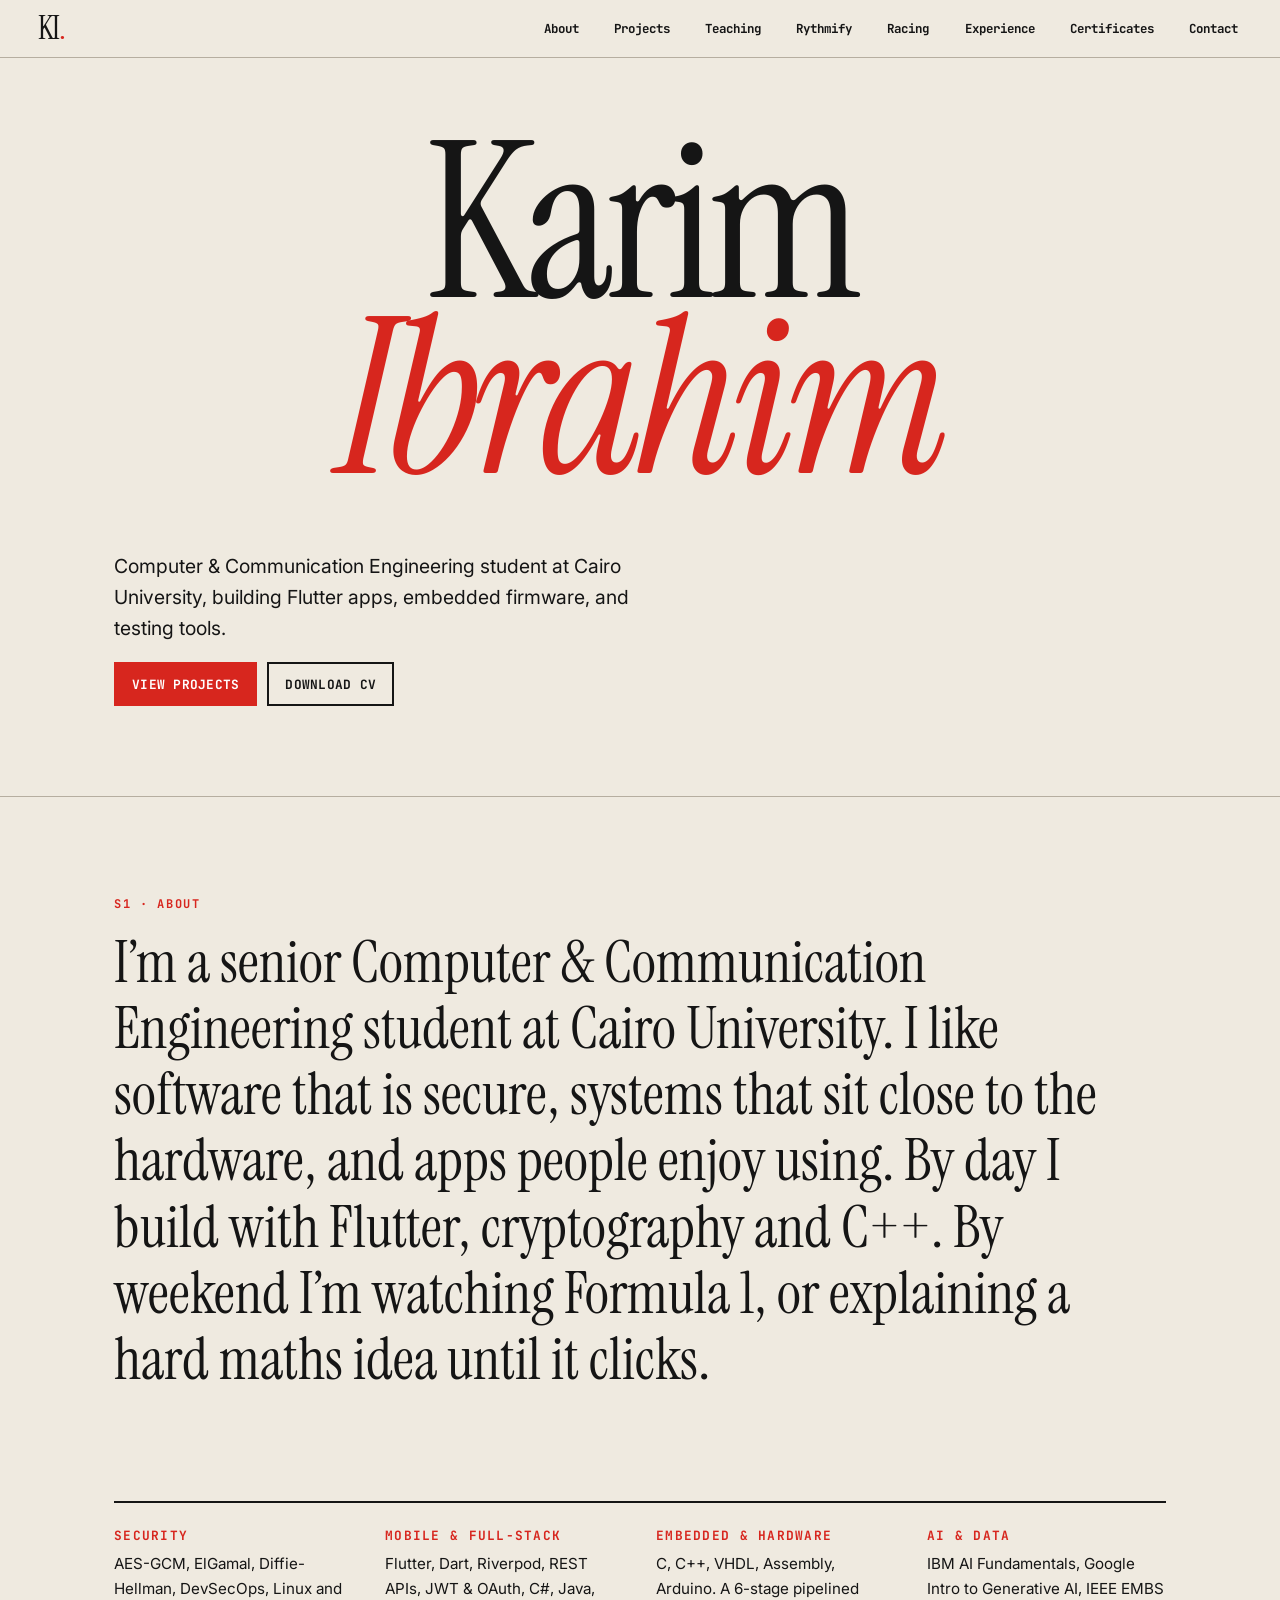
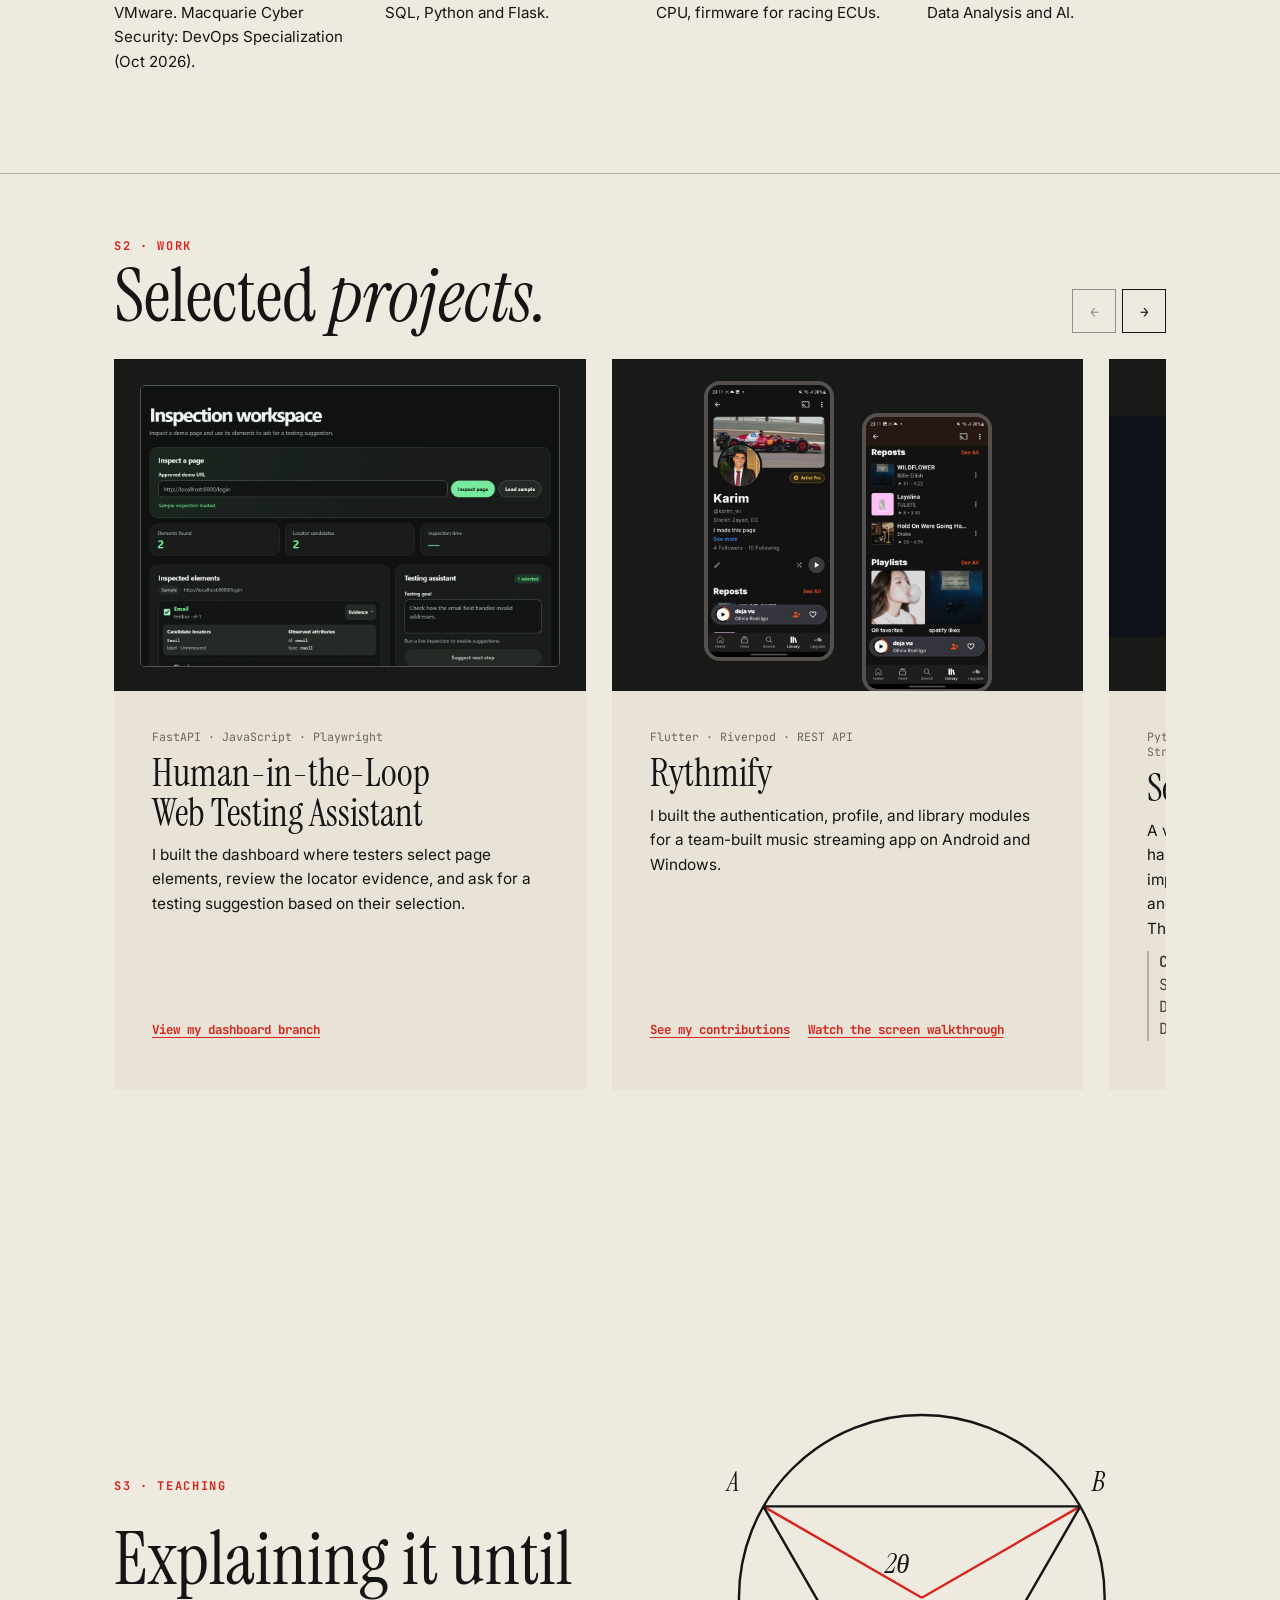
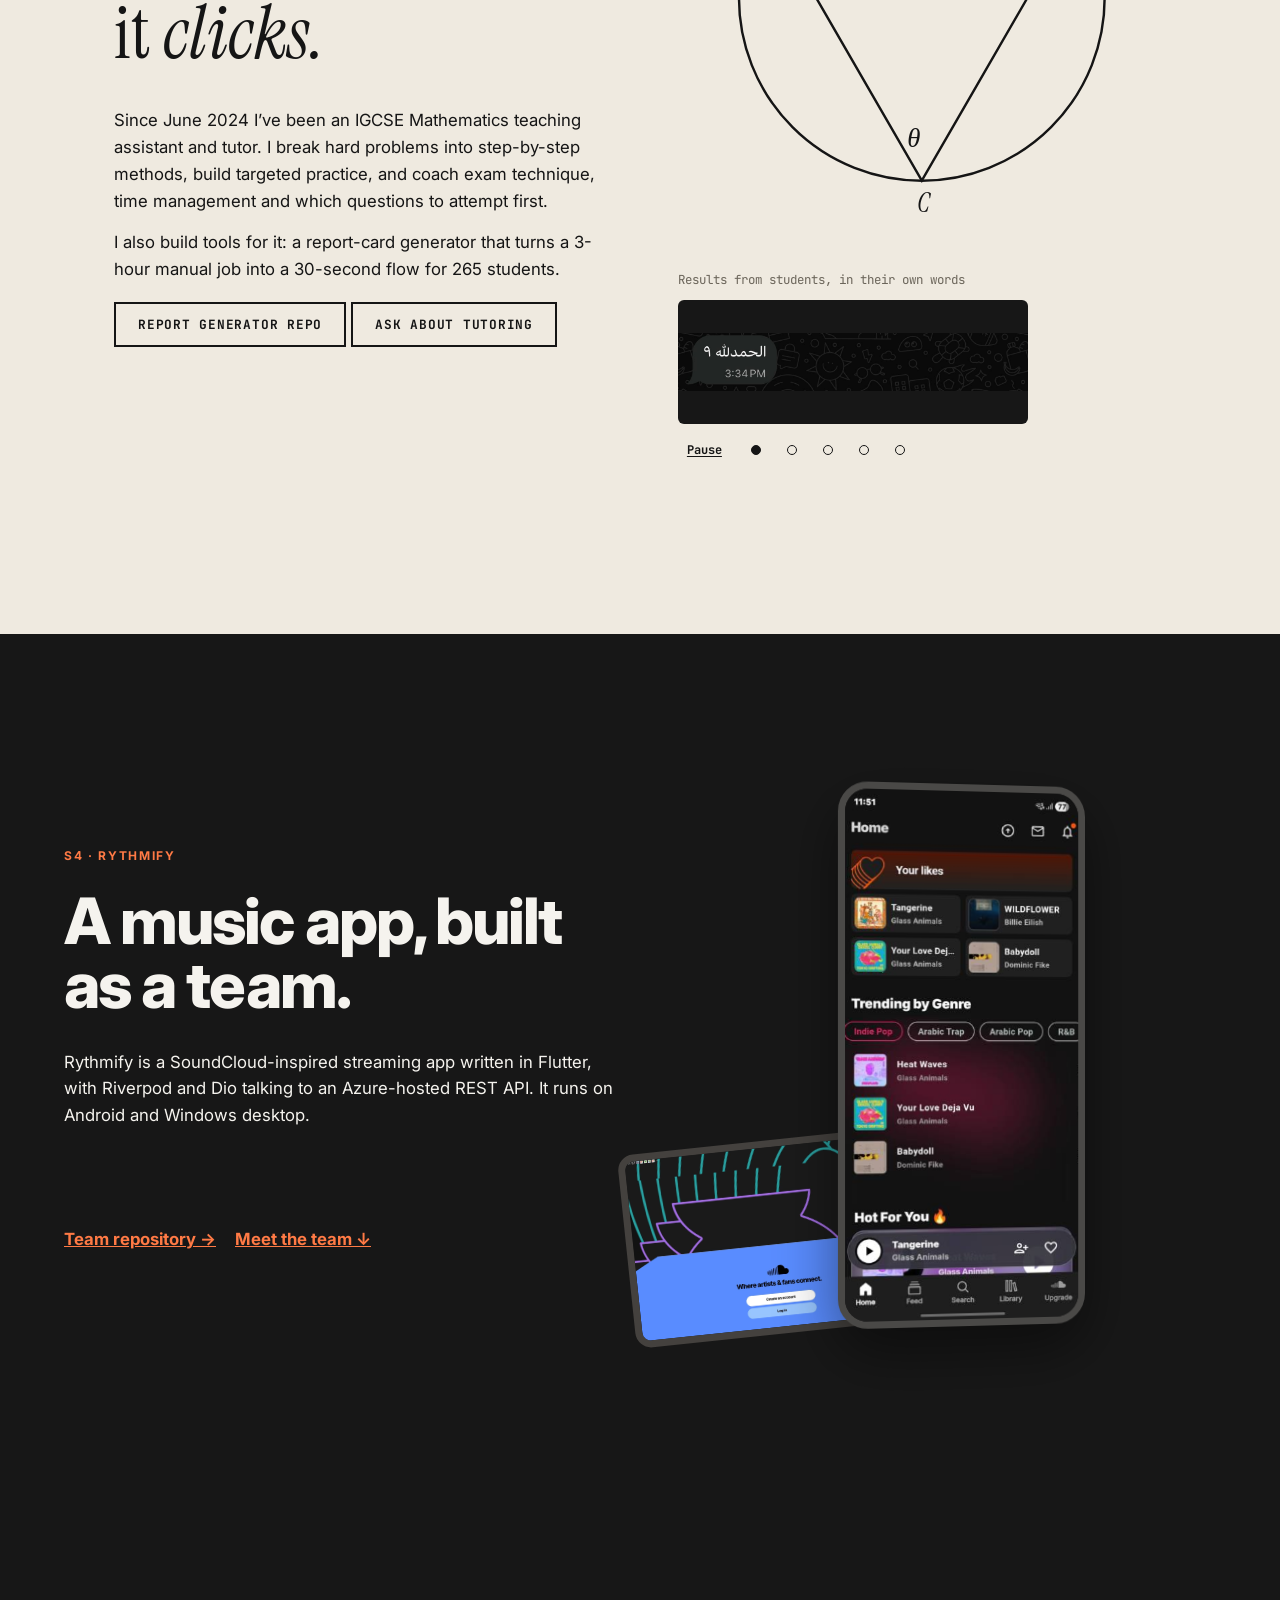
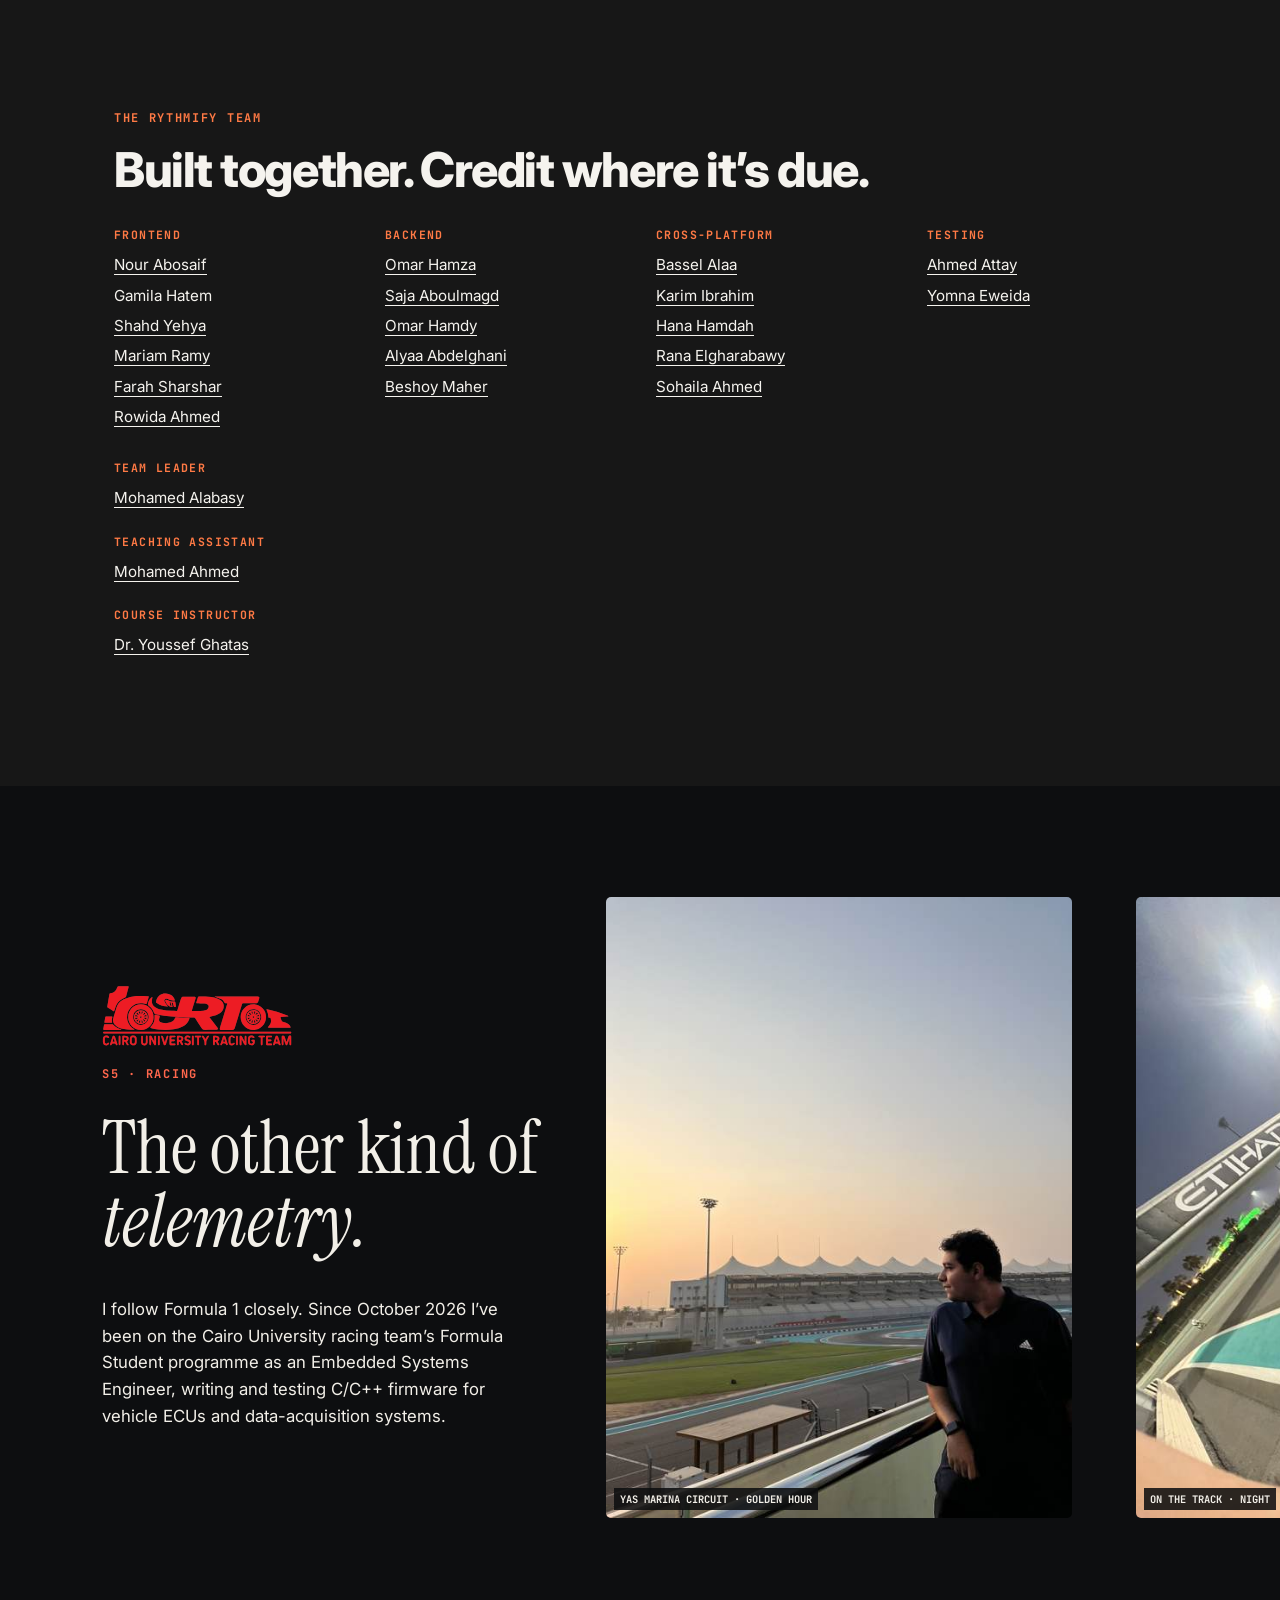
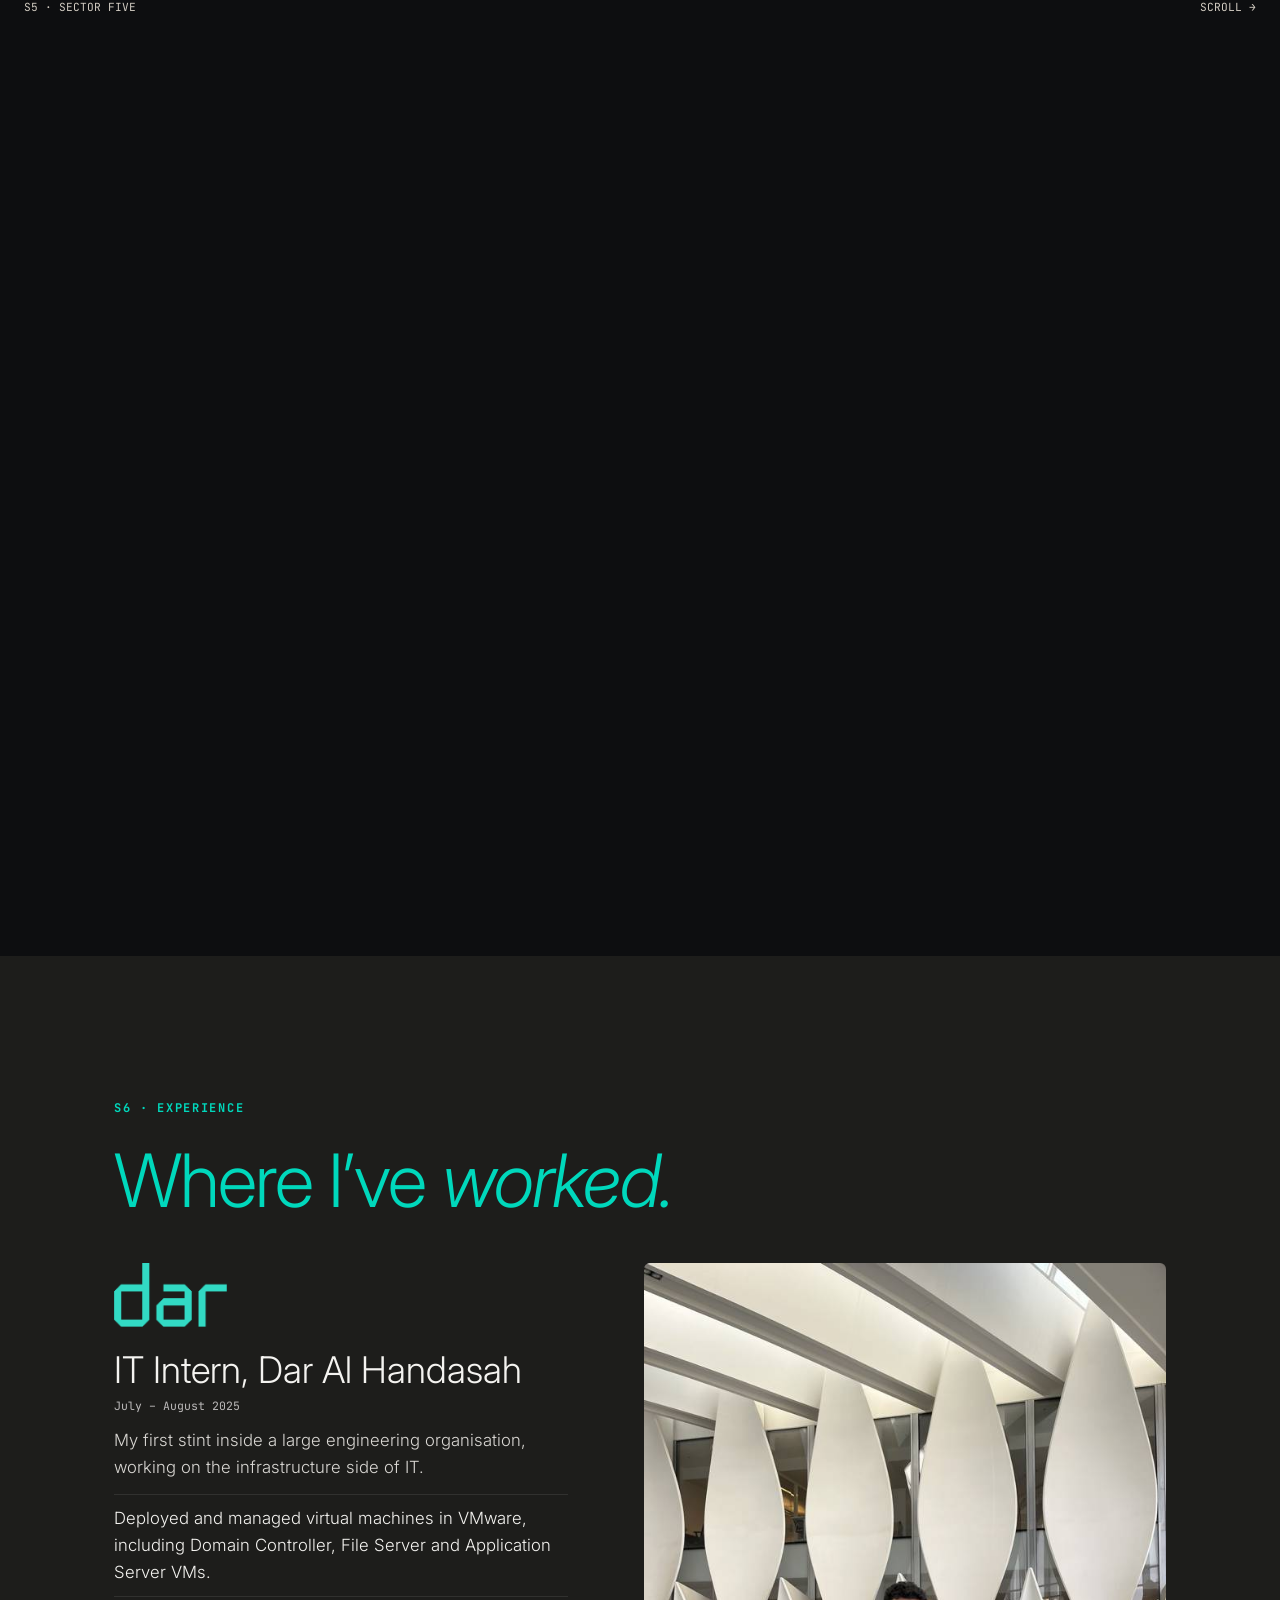
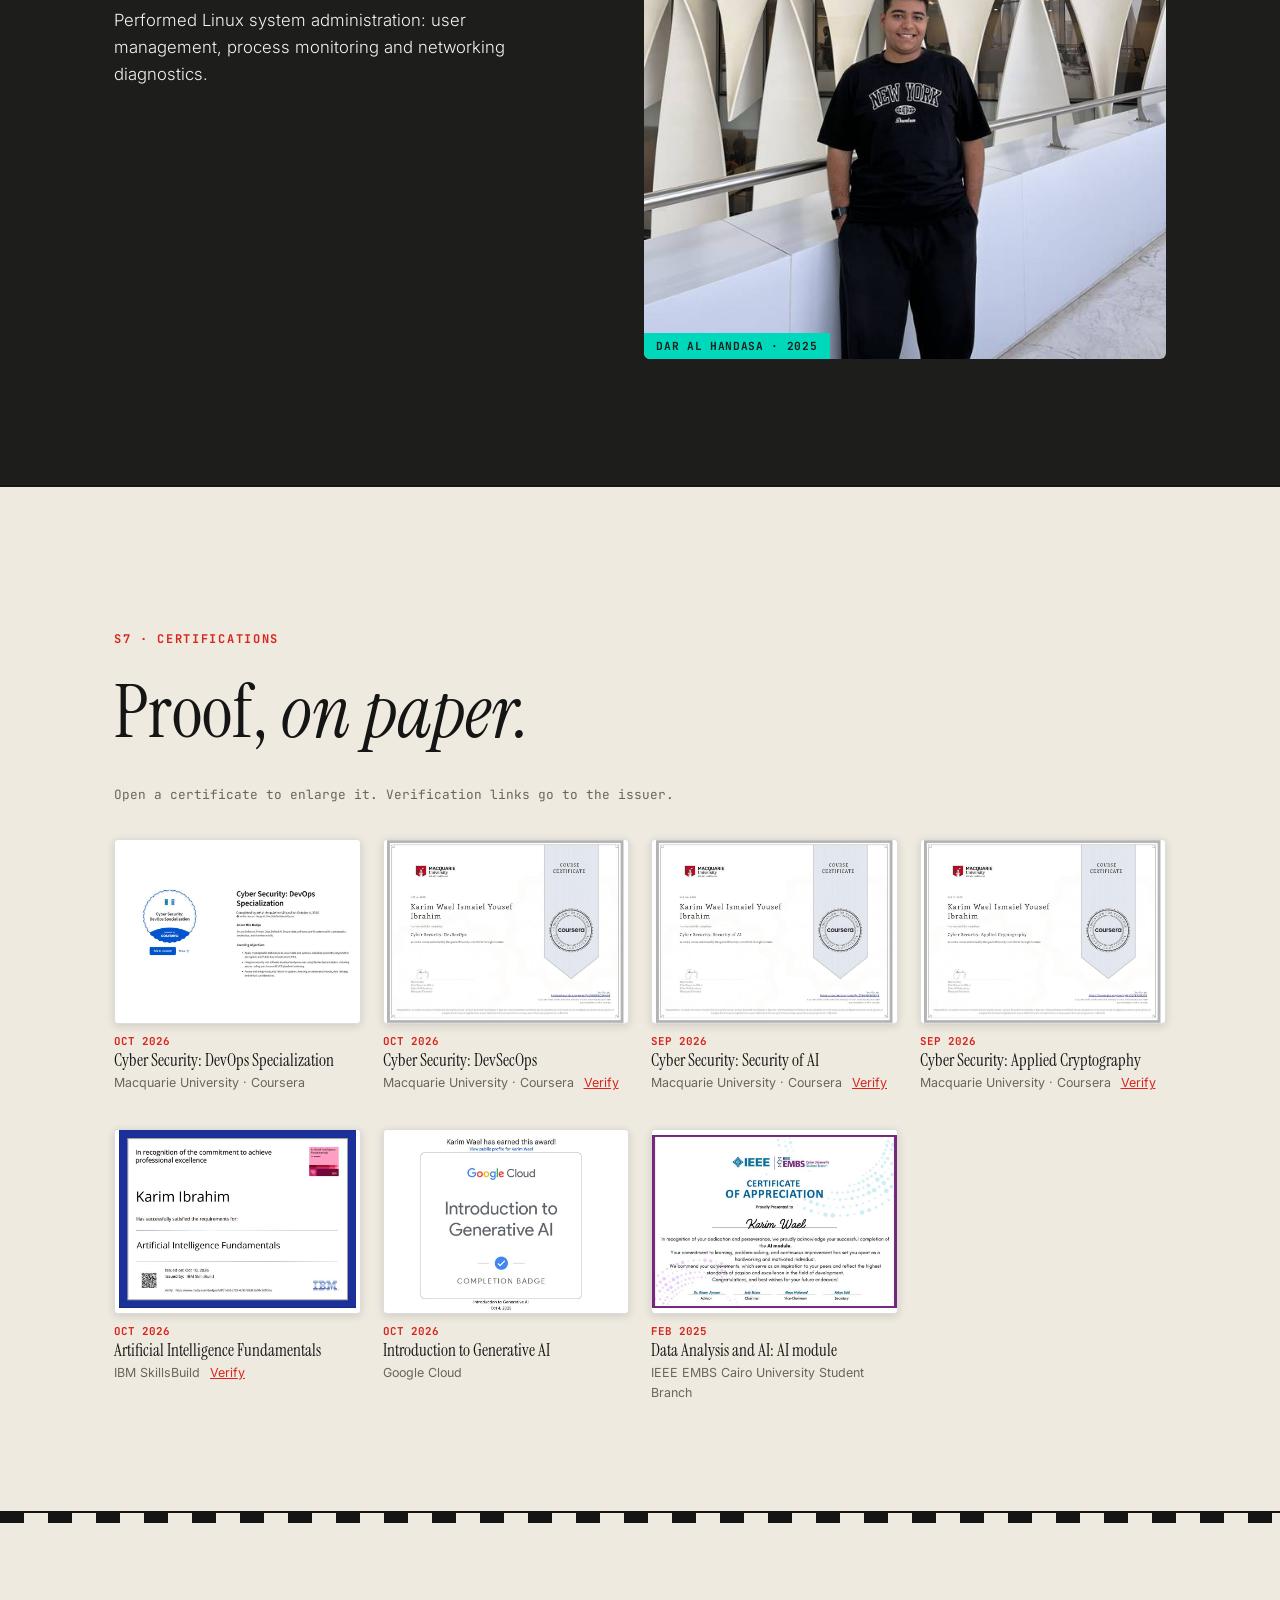
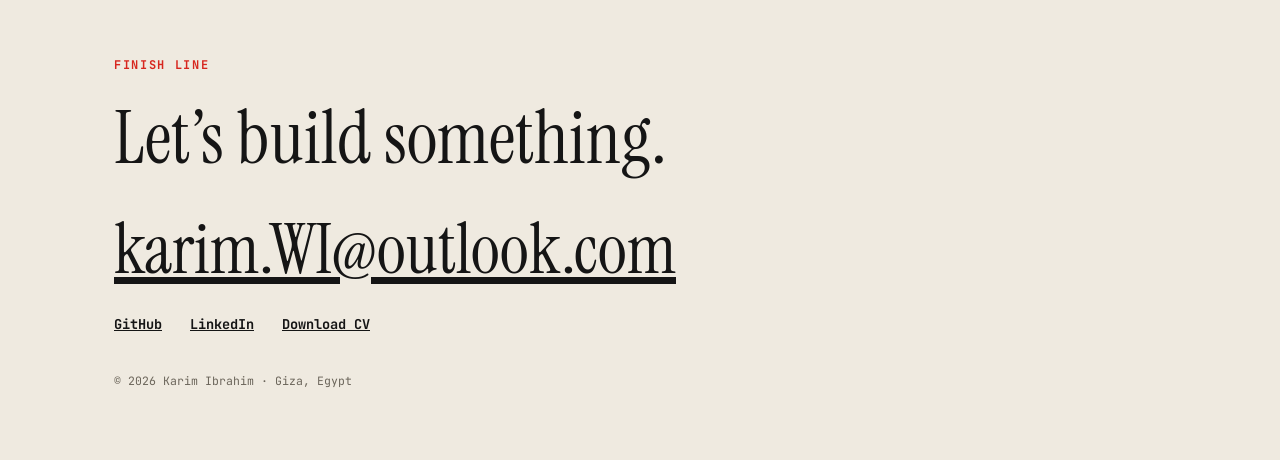
==== commit 99cbd44d: "Refine portfolio sections and project gallery" ====
--- a/index.html
+++ b/index.html
@@ -1,6 +1,7 @@
 <!DOCTYPE html>
 <html lang="en" id="top"><head><meta charset="utf-8">
 <meta name="viewport" content="width=device-width, initial-scale=1, viewport-fit=cover">
+<meta name="theme-color" content="#efeae0">
 <title>Karim Ibrahim — Engineer, builder, teacher</title>
 <meta name="description" content="Karim Ibrahim: Computer & Communication Engineering student at Cairo University. Flutter, security, embedded systems, Formula Student, IGCSE maths.">
 <meta property="og:title" content="Karim Ibrahim — Engineer, builder, teacher"><meta property="og:type" content="website">
@@ -13,10 +14,11 @@
   <div class="nav-inner">
     <a class="wordmark" href="#top" aria-label="Karim Ibrahim, home">KI<span>.</span></a>
     <nav class="desktop-nav" aria-label="Portfolio">
+      <a href="#about">About</a>
       <a href="#featured">Projects</a>
-      <a href="#about">About</a>
+      <a href="#teach">Teaching</a>
+      <a href="#ryth">Rythmify</a>
       <a href="#race">Racing</a>
-      <a href="#teach">Teaching</a>
       <a href="#exp">Experience</a>
       <a href="#certs">Certificates</a>
       <a href="#contact">Contact</a>
@@ -24,10 +26,11 @@
     <details class="mobile-menu">
       <summary>Menu</summary>
       <nav aria-label="Portfolio">
+        <a href="#about">About</a>
         <a href="#featured">Projects</a>
-        <a href="#about">About</a>
+        <a href="#teach">Teaching</a>
+        <a href="#ryth">Rythmify</a>
         <a href="#race">Racing</a>
-        <a href="#teach">Teaching</a>
         <a href="#exp">Experience</a>
         <a href="#certs">Certificates</a>
         <a href="#contact">Contact</a>
@@ -51,10 +54,23 @@
 </header>
 
 <main id="main" tabindex="-1">
+<section id="about" aria-labelledby="about-heading"><div class="w"><h2 class="eye" id="about-heading">S1 · About</h2>
+<p class="big" id="big">I’m a senior Computer & Communication Engineering student at Cairo University. I like software that is secure, systems that sit close to the hardware, and apps people enjoy using. By day I build with Flutter, cryptography and C++. By weekend I’m watching Formula 1, or explaining a hard maths idea until it clicks.</p>
+<div class="skills rv"><div><h3>Security</h3><p>AES-GCM, ElGamal, Diffie-Hellman, DevSecOps, Linux and VMware. Macquarie Cyber Security: DevOps Specialization (Oct 2026).</p></div><div><h3>Mobile & full-stack</h3><p>Flutter, Dart, Riverpod, REST APIs, JWT & OAuth, C#, Java, SQL, Python and Flask.</p></div><div><h3>Embedded & hardware</h3><p>C, C++, VHDL, Assembly, Arduino. A 6-stage pipelined CPU, firmware for racing ECUs.</p></div><div><h3>AI & data</h3><p>IBM AI Fundamentals, Google Intro to Generative AI, IEEE EMBS Data Analysis and AI.</p></div></div></div></section>
+
 <section class="featured" id="featured" aria-labelledby="featured-heading">
   <div class="w">
-    <h2 id="featured-heading">Selected <em>projects.</em></h2>
-    <div class="project-grid">
+    <div class="featured-head" id="work">
+      <div>
+        <p class="eye">S2 · Work</p>
+        <h2 id="featured-heading">Selected <em>projects.</em></h2>
+      </div>
+      <div class="project-controls" hidden>
+        <button type="button" aria-label="Previous project" aria-controls="project-track" data-shift="-1">←</button>
+        <button type="button" aria-label="Next project" aria-controls="project-track" data-shift="1">→</button>
+      </div>
+    </div>
+    <div class="project-track" id="project-track" role="region" aria-label="Project cards" tabindex="0">
       <article class="project">
         <div class="project-visual dashboard-visual">
           <img src="assets/testing-assistant.webp" alt="Inspection dashboard showing selectable page findings and expanded locator evidence from a sample inspection" width="1180" height="790" loading="lazy" decoding="async">
@@ -81,16 +97,117 @@
           </div>
         </div>
       </article>
+      <article class="project">
+        <a class="project-visual project-photo" href="assets/password-manager-web.png" data-preview data-t="Secure Password Manager web interface">
+          <img src="assets/password-manager-web.png" alt="Open the Streamlit screen for transferring an encrypted vault" width="1280" height="600" loading="lazy" decoding="async">
+        </a>
+        <div class="project-body">
+          <p class="tag">Python · AES-256-GCM · ElGamal · Diffie-Hellman · Streamlit · May 2026</p>
+          <h3>Secure Password Manager</h3>
+          <p>A vault encrypted with AES-256-GCM, with a SHA-256 hash used to verify the master password. I implemented ElGamal signatures to detect tampering and used ephemeral Diffie-Hellman keys for transfers. The project has a CLI and a Streamlit UI.</p>
+          <p class="cli-result"><b>CLI transfer</b><br>Session key ready<br>Device2: transfer verified<br>Device2: import done</p>
+        </div>
+      </article>
+      <article class="project">
+        <a class="project-visual project-photo" href="assets/processor-one-operand.png" data-preview data-t="Processor simulation · One-operand test">
+          <img src="assets/processor-one-operand.png" alt="Open the ModelSim waveform and register state from a one-operand processor test" width="1280" height="676" loading="lazy" decoding="async">
+        </a>
+        <div class="project-body">
+          <p class="tag">VHDL</p>
+          <h3>6-stage Pipelined CPU</h3>
+          <div class="pipe" aria-hidden="true"><b>1</b><b>2</b><b>3</b><b>4</b><b>5</b><b>6</b></div>
+          <p>Runs custom assembly with interrupt handling and hazard prevention. Writing memory on the rising edge and reading it on the falling edge resolved a structural hazard and removed the resulting stalls.</p>
+          <a class="project-link" href="assets/processor-two-operand.png" data-preview data-t="Processor simulation · Two-operand test" data-alt="ModelSim waveform and final register state from a two-operand processor test">Two-operand simulation</a>
+        </div>
+      </article>
+      <article class="project">
+        <a class="project-visual project-photo" href="assets/embedded-wall-follower.mp4" data-preview="video" data-t="Embedded Wall Follower demo">
+          <img src="assets/embedded-wall-follower.webp" alt="Play the demo of the robot navigating a cardboard-wall track" width="432" height="768" loading="lazy" decoding="async">
+        </a>
+        <div class="project-body">
+          <p class="tag">Embedded C · Distance sensors · Finite state machine</p>
+          <h3>Embedded Wall Follower</h3>
+          <p>An autonomous robot that follows walls using distance sensors. Its state machine handles sharp turns and keeps counts of left and right turns for verification.</p>
+          <a class="project-link" href="https://github.com/HayaNaggar/Embedded-wall-follower">View repository</a>
+        </div>
+      </article>
+      <article class="project project-text">
+        <div class="project-body">
+          <p class="tag">C# · SQL Server · Dec 2025</p>
+          <h3>RideSync</h3>
+          <p>A transit database of 15 tables and 4 user roles, with a WinForms MVC app for booking, payments, incident reports and analytics.</p>
+        </div>
+      </article>
+      <article class="project project-text">
+        <div class="project-body">
+          <p class="tag">Java · Sockets · May 2025</p>
+          <h3>Collaborative Editor</h3>
+          <p>Real-time shared editing using CRDTs for conflict-free merging and eventual consistency.</p>
+        </div>
+      </article>
+      <article class="project">
+        <a class="project-visual project-photo" href="assets/report-dashboard-demo.webp" data-preview data-t="Report generator dashboard · Demo data">
+          <img src="assets/report-dashboard-demo.webp" alt="Open the report generator dashboard populated with fictional student records" width="1280" height="690" loading="lazy" decoding="async">
+        </a>
+        <div class="project-body">
+          <p class="tag">Flask · ReportLab · Railway · Apr 2026</p>
+          <h3>Report Card Generator</h3>
+          <p>Generates individual student PDFs from CSV files in seconds using the official report template.</p>
+          <div class="project-links">
+            <a class="project-link" href="assets/report-recommendations-demo.webp" data-preview data-t="Report recommendations · Demo data" data-alt="Form for editing recommendations and feedback for a fictional student">Recommendations screen</a>
+            <a class="project-link" href="https://github.com/karimwael45/YA-Report-generator">View repository</a>
+          </div>
+        </div>
+      </article>
+      <article class="project project-text">
+        <div class="project-body">
+          <p class="tag">C · Mar 2025</p>
+          <h3>Scheduling Simulator</h3>
+          <p>SRTF and Round Robin with dynamic ready queues, context switching and performance metrics.</p>
+        </div>
+      </article>
     </div>
   </div>
 </section>
 
-<section id="about" aria-labelledby="about-heading"><div class="w"><h2 class="eye" id="about-heading">S1 · About</h2>
-<p class="big" id="big">I’m a senior Computer & Communication Engineering student at Cairo University. I like software that is secure, systems that sit close to the hardware, and apps people enjoy using. By day I build with Flutter, cryptography and C++. By weekend I’m watching Formula 1, or explaining a hard maths idea until it clicks.</p>
-<div class="skills rv"><div><h3>Embedded & hardware</h3><p>C, C++, VHDL, Assembly, Arduino. A 6-stage pipelined CPU, firmware for racing ECUs.</p></div><div><h3>Mobile & full-stack</h3><p>Flutter, Dart, Riverpod, REST APIs, JWT & OAuth, C#, Java, SQL, Python and Flask.</p></div><div><h3>Security</h3><p>AES-GCM, ElGamal, Diffie-Hellman, DevSecOps, Linux and VMware. Macquarie Cyber Security: DevOps Specialization (Oct 2026).</p></div><div><h3>AI & data</h3><p>IBM AI Fundamentals, Google Intro to Generative AI, IEEE EMBS Data Analysis and AI.</p></div></div></div></section>
+<section id="teach"><div class="w tg"><div><div class="eye">S3 · Teaching</div><h2>Explaining it until it <em>clicks.</em></h2>
+<p>Since June 2024 I’ve been an IGCSE Mathematics teaching assistant and tutor. I break hard problems into step-by-step methods, build targeted practice, and coach exam technique, time management and which questions to attempt first.</p>
+<p style="margin-top:14px">I also build tools for it: a report-card generator that turns a 3-hour manual job into a 30-second flow for 265 students.</p>
+<a class="btn" href="https://github.com/karimwael45/YA-Report-generator">Report generator repo</a> <a class="btn" href="https://wa.me/qr/3BOTJIRST4HJH1?s=r" target="_blank" rel="noopener">Ask about tutoring</a>
+</div>
+<div><svg id="geo" viewBox="0 0 400 400" role="img" aria-label="Circle theorem diagram drawing itself: the angle at the centre is twice the angle at the circumference"><circle cx="200" cy="200" r="150" pathLength="1"/><path class="a" d="M200 200 L70 125 M200 200 L330 125" pathLength="1"/><path d="M70 125 L200 350 L330 125" pathLength="1"/><path d="M70 125 L330 125" pathLength="1"/><text x="170" y="180">2θ</text><text x="188" y="322">θ</text><text x="40" y="112">A</text><text x="340" y="112">B</text><text x="196" y="376">C</text></svg>
+<figure class="rev"><p class="rev-cap">Results from students, in their own words</p><div class="rev-box" id="rv"><img class="on" src="assets/tutoring-result-1.jpg" alt="Student message reporting a 9 in IGCSE maths" loading="lazy" decoding="async" width="1170" height="194"><img class="" src="assets/tutoring-result-2.jpg" alt="Student message reporting an 8 in IGCSE maths" loading="lazy" decoding="async" width="1170" height="282"><img class="" src="assets/tutoring-result-3.jpg" alt="Student message reporting an A* in IGCSE maths" loading="lazy" decoding="async" width="1170" height="277"><img class="" src="assets/tutoring-result-4.jpg" alt="Student message reporting a 9 in IGCSE maths" loading="lazy" decoding="async" width="1170" height="329"><img class="" src="assets/tutoring-result-5.jpg" alt="Student message reporting a 9 in IGCSE maths" loading="lazy" decoding="async" width="1170" height="378"></div><div class="rev-controls" id="rvd" hidden><button class="rev-play" type="button" aria-controls="rv">Pause</button><div class="rev-dots" role="group" aria-label="Student results"><button type="button" aria-label="Show result 1" aria-current="true"></button><button type="button" aria-label="Show result 2"></button><button type="button" aria-label="Show result 3"></button><button type="button" aria-label="Show result 4"></button><button type="button" aria-label="Show result 5"></button></div></div></figure></div></div></section>
+
+<section id="ryth" aria-labelledby="rt"><div class="pin" data-pin="v"><div class="stk"><div class="rg">
+<div><div class="eye">S4 · Rythmify</div><h2 id="rt">A music app, built as a team.</h2>
+<div class="steps">
+<div class="step on" data-view="Home"><p>Rythmify is a SoundCloud-inspired streaming app written in Flutter, with Riverpod and Dio talking to an Azure-hosted REST API. It runs on Android and Windows desktop.</p></div>
+<div class="step" data-view="Sign in"><p><b>Auth, which I built.</b> JWT with refresh-token rotation, Google OAuth, silent retry on a 401, and a full password-reset flow.</p></div>
+<div class="step" data-view="Profile"><p><b>Profile, which I built.</b> Avatar and cover uploads, privacy toggles and follower counts, all through the REST API.</p></div>
+<div class="step" data-view="Library"><p><b>Library, which I built.</b> Reposts and playlists in one place.</p></div>
+<div class="step" data-view="Player"><p>And the listening view, with a waveform and comments that pin to the track.</p></div></div>
+<a class="rl" href="https://github.com/Rythmify/cross">Team repository →</a>
+<a class="rl" href="#cr">Meet the team ↓</a></div>
+<div class="dev" id="dev">
+  <div class="ryth-controls" hidden>
+    <button type="button" data-shift="-1" aria-label="Previous app screen" aria-controls="ryth-phone">←</button>
+    <span role="status" class="ryth-view"></span>
+    <button type="button" data-shift="1" aria-label="Next app screen" aria-controls="ryth-phone">→</button>
+  </div>
+  <div class="tab"><img class="on" src="assets/rythmify-tablet-signup.jpg" alt="Rythmify sign-up screen on a tablet" loading="lazy" decoding="async" width="1400" height="912"><img src="assets/rythmify-tablet-signin.jpg" alt="Rythmify sign-in screen on a tablet" loading="lazy" decoding="async" width="1400" height="912"><img src="assets/rythmify-tablet-library.jpg" alt="Rythmify library screen on a tablet" loading="lazy" decoding="async" width="1400" height="912"></div>
+<div class="ph1" id="ryth-phone"><img class="on" src="assets/rythmify-home.jpg" alt="Rythmify home screen" loading="lazy" decoding="async" width="360" height="780"><img src="assets/rythmify-signin.jpg" alt="Rythmify sign-in screen" loading="lazy" decoding="async" width="360" height="800"><img src="assets/rythmify-profile.jpg" alt="Rythmify profile screen" loading="lazy" decoding="async" width="360" height="800"><img src="assets/rythmify-library.jpg" alt="Rythmify library screen" loading="lazy" decoding="async" width="360" height="800"><img src="assets/rythmify-player.jpg" alt="Rythmify player with waveform and comments" loading="lazy" decoding="async" width="360" height="780"></div></div>
+</div></div></div></section>
+
+<section id="cr" aria-labelledby="crh"><div class="eye">The Rythmify team</div><h2 id="crh">Built together. Credit where it’s due.</h2><div class="cg">
+<div><h3>Frontend</h3><ul><li><a href="https://www.linkedin.com/in/nour-abosaif/">Nour Abosaif</a></li><li>Gamila Hatem</li><li><a href="https://www.linkedin.com/in/shahd-yehya/">Shahd Yehya</a></li><li><a href="https://www.linkedin.com/in/mariam-ramy-3605142a6/">Mariam Ramy</a></li><li><a href="https://www.linkedin.com/in/farah-sharshar-135602311/">Farah Sharshar</a></li><li><a href="https://www.linkedin.com/in/rowida-ahmed-395626326/">Rowida Ahmed</a></li></ul></div>
+<div><h3>Backend</h3><ul><li><a href="https://www.linkedin.com/in/omar-hamza-2806a5335/">Omar Hamza</a></li><li><a href="https://www.linkedin.com/in/saja-aboulmagd-66a745289/">Saja Aboulmagd</a></li><li><a href="https://www.linkedin.com/in/omar-hamdy-138953286/">Omar Hamdy</a></li><li><a href="https://www.linkedin.com/in/alyaa-abdelghani-bb8544326/">Alyaa Abdelghani</a></li><li><a href="https://www.linkedin.com/in/beshoy-maher-7a8726253/">Beshoy Maher</a></li></ul></div>
+<div><h3>Cross-platform</h3><ul><li><a href="https://www.linkedin.com/in/basselalaax/">Bassel Alaa</a></li><li><a href="https://www.linkedin.com/in/karim-ibrahim-2468ab345/">Karim Ibrahim</a></li><li><a href="https://www.linkedin.com/in/hana-hamdah-6a4074334/">Hana Hamdah</a></li><li><a href="https://www.linkedin.com/in/ranaelgharabawy/">Rana Elgharabawy</a></li><li><a href="https://www.linkedin.com/in/sohaila-ahmed-3255a8349/">Sohaila Ahmed</a></li></ul></div>
+<div><h3>Testing</h3><ul><li><a href="https://www.linkedin.com/in/ahmedattay/">Ahmed Attay</a></li><li><a href="https://www.linkedin.com/in/yomnaeweida/">Yomna Eweida</a></li></ul></div>
+<div><h3>Team leader</h3><ul><li><a href="https://www.linkedin.com/in/mohamed-alabasy1/">Mohamed Alabasy</a></li></ul><h3 style="margin-top:20px">Teaching assistant</h3><ul><li><a href="https://www.linkedin.com/in/mohamed-ahmed-abdelmoniem/">Mohamed Ahmed</a></li></ul><h3 style="margin-top:20px">Course instructor</h3><ul><li><a href="https://www.linkedin.com/in/youssef-ghatas/">Dr. Youssef Ghatas</a></li></ul></div>
+</div></section>
 
 <section id="race" aria-labelledby="rh"><div class="pin" data-pin="h"><div class="stk"><div class="trk">
-<div class="pn txt"><img class="logo" src="assets/curt-logo.svg" alt="Cairo University Racing Team logo" width="136" height="44" loading="lazy" decoding="async"><div class="eye">S2 · Racing</div><h2 id="rh">The other kind of <em>telemetry.</em></h2><p>I follow Formula 1 closely. Since October 2026 I’ve been on the Cairo University racing team’s Formula Student programme as an Embedded Systems Engineer, writing and testing C/C++ firmware for vehicle ECUs and data-acquisition systems.</p></div>
+<div class="pn txt"><img class="logo" src="assets/curt-logo.svg" alt="Cairo University Racing Team logo" width="136" height="44" loading="lazy" decoding="async"><div class="eye">S5 · Racing</div><h2 id="rh">The other kind of <em>telemetry.</em></h2><p>I follow Formula 1 closely. Since October 2026 I’ve been on the Cairo University racing team’s Formula Student programme as an Embedded Systems Engineer, writing and testing C/C++ firmware for vehicle ECUs and data-acquisition systems.</p></div>
 <div class="pn"><figure><img src="assets/yas-marina-sunset.jpg" alt="Karim at Yas Marina Circuit at sunset, looking over the track" loading="lazy" decoding="async" width="540" height="720"><figcaption>YAS MARINA CIRCUIT · GOLDEN HOUR</figcaption></figure></div>
 <div class="pn"><figure><img src="assets/yas-marina-night.jpg" alt="Selfie on the Yas Marina Circuit track at night with the Etihad sign behind" loading="lazy" decoding="async" width="540" height="720"><figcaption>ON THE TRACK · NIGHT</figcaption></figure></div>
 <div class="pn txt"><h3 class="telemetry-title">From sensor readings to telemetry</h3>
@@ -98,42 +215,7 @@
 <ol class="telemetry-flow" aria-label="Typical vehicle telemetry flow">
   <li>Vehicle sensors</li><li>ECU firmware</li><li>Data logging</li>
 </ol></div>
-</div><div class="ticker"><span>S2 · SECTOR TWO</span><span>SCROLL →</span></div></div></div></section>
-
-<section id="teach"><div class="w tg"><div><div class="eye">S3 · Teaching</div><h2>Explaining it until it <em>clicks.</em></h2>
-<p>Since June 2024 I’ve been an IGCSE Mathematics teaching assistant and tutor. I break hard problems into step-by-step methods, build targeted practice, and coach exam technique, time management and which questions to attempt first.</p>
-<p style="margin-top:14px">I also build tools for it: a report-card generator that turns a 3-hour manual job into a 30-second flow for 265 students.</p>
-<a class="btn" href="https://github.com/karimwael45/YA-Report-generator">Report generator repo</a> <a class="btn" href="https://wa.me/qr/3BOTJIRST4HJH1?s=r" target="_blank" rel="noopener">Ask about tutoring</a>
-</div>
-<div><svg id="geo" viewBox="0 0 400 400" role="img" aria-label="Circle theorem diagram drawing itself: the angle at the centre is twice the angle at the circumference"><circle cx="200" cy="200" r="150" pathLength="1"/><path class="a" d="M200 200 L70 125 M200 200 L330 125" pathLength="1"/><path d="M70 125 L200 350 L330 125" pathLength="1"/><path d="M70 125 L330 125" pathLength="1"/><text x="170" y="180">2θ</text><text x="188" y="322">θ</text><text x="40" y="112">A</text><text x="340" y="112">B</text><text x="196" y="376">C</text></svg>
-<figure class="rev"><p class="rev-cap">Results from students, in their own words</p><div class="rev-box" id="rv"><img class="on" src="assets/tutoring-result-1.jpg" alt="Student message reporting a 9 in IGCSE maths" loading="lazy" decoding="async" width="1170" height="194"><img class="" src="assets/tutoring-result-2.jpg" alt="Student message reporting an 8 in IGCSE maths" loading="lazy" decoding="async" width="1170" height="282"><img class="" src="assets/tutoring-result-3.jpg" alt="Student message reporting an A* in IGCSE maths" loading="lazy" decoding="async" width="1170" height="277"><img class="" src="assets/tutoring-result-4.jpg" alt="Student message reporting a 9 in IGCSE maths" loading="lazy" decoding="async" width="1170" height="329"><img class="" src="assets/tutoring-result-5.jpg" alt="Student message reporting a 9 in IGCSE maths" loading="lazy" decoding="async" width="1170" height="378"></div><div class="rev-dots" id="rvd" hidden><button type="button" aria-label="Show result 1" aria-current="true"></button><button type="button" aria-label="Show result 2"></button><button type="button" aria-label="Show result 3"></button><button type="button" aria-label="Show result 4"></button><button type="button" aria-label="Show result 5"></button></div></figure></div></div></section>
-
-<section id="ryth" aria-labelledby="rt"><div class="pin" data-pin="v"><div class="stk"><div class="rg">
-<div><div class="eye">S4 · Rythmify</div><h2 id="rt">A music app, built as a team.</h2>
-<div class="steps">
-<div class="step on"><p>Rythmify is a SoundCloud-inspired streaming app written in Flutter, with Riverpod and Dio talking to an Azure-hosted REST API. It runs on Android and Windows desktop.</p></div>
-<div class="step"><p><b>Auth, which I built.</b> JWT with refresh-token rotation, Google OAuth, silent retry on a 401, and a full password-reset flow.</p></div>
-<div class="step"><p><b>Profile, which I built.</b> Avatar and cover uploads, privacy toggles and follower counts, all through the REST API.</p></div>
-<div class="step"><p><b>Library, which I built.</b> Reposts and playlists in one place.</p></div>
-<div class="step"><p>And the listening view, with a waveform and comments that pin to the track.</p></div></div>
-<a class="rl" href="https://github.com/Rythmify/cross">Team repository →</a>
-<a class="rl" href="#cr">Meet the team ↓</a></div>
-<div class="dev" id="dev"><div class="tab"><img class="on" src="assets/rythmify-tablet-signup.jpg" alt="Rythmify sign-up screen on a tablet" loading="lazy" decoding="async" width="1400" height="912"><img src="assets/rythmify-tablet-signin.jpg" alt="Rythmify sign-in screen on a tablet" loading="lazy" decoding="async" width="1400" height="912"><img src="assets/rythmify-tablet-library.jpg" alt="Rythmify library screen on a tablet" loading="lazy" decoding="async" width="1400" height="912"></div>
-<div class="ph1"><img class="on" src="assets/rythmify-home.jpg" alt="Rythmify home screen" loading="lazy" decoding="async" width="360" height="780"><img src="assets/rythmify-signin.jpg" alt="Rythmify sign-in screen" loading="lazy" decoding="async" width="360" height="800"><img src="assets/rythmify-profile.jpg" alt="Rythmify profile screen" loading="lazy" decoding="async" width="360" height="800"><img src="assets/rythmify-library.jpg" alt="Rythmify library screen" loading="lazy" decoding="async" width="360" height="800"><img src="assets/rythmify-player.jpg" alt="Rythmify player with waveform and comments" loading="lazy" decoding="async" width="360" height="780"></div></div>
-</div></div></div></section>
-
-<section id="cr" aria-labelledby="crh"><div class="eye">The Rythmify team</div><h2 id="crh">Built together. Credit where it’s due.</h2><div class="cg">
-<div><h3>Frontend</h3><ul><li><a href="https://www.linkedin.com/in/nour-abosaif/">Nour Abosaif</a></li><li>Gamila Hatem</li><li><a href="https://www.linkedin.com/in/shahd-yehya/">Shahd Yehya</a></li><li><a href="https://www.linkedin.com/in/mariam-ramy-3605142a6/">Mariam Ramy</a></li><li><a href="https://www.linkedin.com/in/farah-sharshar-135602311/">Farah Sharshar</a></li><li><a href="https://www.linkedin.com/in/rowida-ahmed-395626326/">Rowida Ahmed</a></li></ul></div>
-<div><h3>Backend</h3><ul><li><a href="https://www.linkedin.com/in/omar-hamza-2806a5335/">Omar Hamza</a></li><li><a href="https://www.linkedin.com/in/saja-aboulmagd-66a745289/">Saja Aboulmagd</a></li><li><a href="https://www.linkedin.com/in/omar-hamdy-138953286/">Omar Hamdy</a></li><li><a href="https://www.linkedin.com/in/alyaa-abdelghani-bb8544326/">Alyaa Abdelghani</a></li><li><a href="https://www.linkedin.com/in/beshoy-maher-7a8726253/">Beshoy Maher</a></li></ul></div>
-<div><h3>Cross-platform</h3><ul><li><a href="https://www.linkedin.com/in/basselalaax/">Bassel Alaa</a></li><li><a href="https://www.linkedin.com/in/karim-ibrahim-2468ab345/">Karim Ibrahim</a></li><li><a href="https://www.linkedin.com/in/hana-hamdah-6a4074334/">Hana Hamdah</a></li><li><a href="https://www.linkedin.com/in/ranaelgharabawy/">Rana Elgharabawy</a></li><li><a href="https://www.linkedin.com/in/sohaila-ahmed-3255a8349/">Sohaila Ahmed</a></li></ul></div>
-<div><h3>Testing</h3><ul><li><a href="https://www.linkedin.com/in/ahmedattay/">Ahmed Attay</a></li><li><a href="https://www.linkedin.com/in/yomnaeweida/">Yomna Eweida</a></li></ul></div>
-<div><h3>Team leader</h3><ul><li><a href="https://www.linkedin.com/in/mohamed-alabasy1/">Mohamed Alabasy</a></li></ul><h3 style="margin-top:20px">Teaching assistant</h3><ul><li><a href="https://www.linkedin.com/in/mohamed-ahmed-abdelmoniem/">Mohamed Ahmed</a></li></ul><h3 style="margin-top:20px">Course instructor</h3><ul><li><a href="https://www.linkedin.com/in/youssef-ghatas/">Dr. Youssef Ghatas</a></li></ul></div>
-</div></section>
-
-<section id="work"><div class="w"><div class="eye">S5 · More work</div><h2>Things I’ve <em>engineered.</em></h2>
-<div class="feat"><div><h3 style="font:400 2.4rem var(--serif)">Secure Password Manager</h3><p class="tag">Python · AES-256-GCM · ElGamal · Diffie-Hellman · Streamlit · May 2026</p><p style="margin-top:10px">Vault encrypted with AES-256-GCM, with only a SHA-256 hash of the master password kept. ElGamal signatures, written from scratch, block tampered vault files. Diffie-Hellman with ephemeral session keys secures transfers between users. There is both a CLI and a Streamlit UI.</p></div>
-<div><div class="eye">6-stage pipelined CPU · VHDL</div><div class="pipe" aria-hidden="true"><b>1</b><b>2</b><b>3</b><b>4</b><b>5</b><b>6</b></div><p style="font-size:.92rem">Runs custom assembly with interrupt handling and hazard prevention. A structural memory hazard was solved with split-cycle timing (write on the rising edge, read on the falling edge), which removed the stalls.</p></div></div>
-<div class="more"><div><h3>RideSync</h3><p class="tag">C# · SQL Server · Dec 2025</p><p>A transit database of 15 tables and 4 user roles, with a WinForms MVC app for booking, payments, incident reports and analytics.</p></div><div><h3>Collaborative editor</h3><p class="tag">Java · sockets · May 2025</p><p>Real-time shared editing using CRDTs for conflict-free merging and eventual consistency.</p></div><div><h3>Report card generator</h3><p class="tag">Flask · ReportLab · Railway · Apr 2026</p><p>Per-student PDFs that match the official template, from CSV in seconds. <a href="https://github.com/karimwael45/YA-Report-generator">Repository</a></p></div><div><h3>Scheduling simulator</h3><p class="tag">C · Mar 2025</p><p>SRTF and Round Robin with dynamic ready queues, context switching and performance metrics.</p></div></div></div></section>
+</div><div class="ticker"><span>S5 · SECTOR FIVE</span><span>SCROLL →</span></div></div></div></section>
 
 <section id="exp" aria-labelledby="xh"><div class="w"><div class="eye">S6 · Experience</div><h2 id="xh">Where I’ve <em>worked.</em></h2>
 <div class="xg"><div class="job rv"><img class="dl" src="assets/dar-logo.png" alt="Dar logo" loading="lazy" decoding="async" width="250" height="141"><h3>IT Intern, Dar Al Handasah</h3><span class="tag">July – August 2025</span>
@@ -152,7 +234,7 @@
 <figure class="ct rv"><a class="zoom" href="assets/certificate-google-ai.jpg" data-t="Introduction to Generative AI" aria-label="Enlarge certificate: Introduction to Generative AI"><img src="assets/certificate-google-ai.jpg" alt="Google Cloud completion badge: Introduction to Generative AI" loading="lazy" decoding="async" width="741" height="680"></a><figcaption><time>OCT 2026</time><b>Introduction to Generative AI</b><small>Google Cloud</small></figcaption></figure>
 <figure class="ct rv"><a class="zoom" href="assets/certificate-embs.jpg" data-t="Data Analysis and AI: AI module" aria-label="Enlarge certificate: Data Analysis and AI: AI module"><img src="assets/certificate-embs.jpg" alt="IEEE EMBS Cairo University Student Branch certificate of appreciation for the AI module" loading="lazy" decoding="async" width="900" height="636"></a><figcaption><time>FEB 2025</time><b>Data Analysis and AI: AI module</b><small>IEEE EMBS Cairo University Student Branch</small></figcaption></figure>
 </div></div></section>
-<dialog id="lb" aria-label="Certificate viewer"><button id="lbx" aria-label="Close">×</button><img id="lbi" alt=""><p><span id="lbt"></span> <a id="lbv" hidden>Verify</a></p></dialog>
+<dialog id="lb" aria-labelledby="lbt"><button id="lbx" aria-label="Close">×</button><img id="lbi" alt=""><video id="lb-video" controls playsinline preload="none" hidden aria-label="Embedded Wall Follower demonstration"></video><p><span id="lbt"></span> <a id="lbv" hidden>Verify</a></p></dialog>
 
 
 
--- a/styles.css
+++ b/styles.css
@@ -23,24 +23,21 @@
 #ryth h2,#ryth .eye,#ryth p{font-family:var(--sans)}#ryth h2{font-weight:800;letter-spacing:-.03em;font-size:clamp(2rem,5vw,4rem)}
 .rl{display:inline-block;margin:14px 14px 0 0;color:var(--ac);font-weight:700}
 #cr{max-width:1100px;margin:0 auto;padding:12vh 24px 14vh}#cr h2{font:800 clamp(1.8rem,4vw,3rem)/1.05 var(--sans);letter-spacing:-.03em}.cg{display:grid;grid-template-columns:repeat(auto-fit,minmax(220px,1fr));gap:28px 32px;margin-top:32px}.cg h3{font:700 .72rem var(--mono);letter-spacing:.12em;text-transform:uppercase;color:var(--ac);margin-bottom:8px}.cg li{list-style:none;padding:3px 0;font-size:.95rem}.cg ul{padding:0}.cg a{text-decoration:none;border-bottom:1px solid currentColor}
-/* work */
-#work{padding:18vh 0 10vh}.feat{display:grid;grid-template-columns:1.2fr 1fr;gap:6vw;border-top:2px solid var(--fg);padding:32px 0}
 .pipe{display:flex;gap:6px;margin:20px 0}.pipe b{flex:1;border:2px solid var(--fg);padding:14px 4px;text-align:center;font:700 .65rem var(--mono)}
-.more{display:grid;grid-template-columns:repeat(auto-fit,minmax(240px,1fr));gap:24px;border-top:2px solid var(--fg);padding-top:24px}
-.more h3{font:400 1.7rem var(--serif)}.more p{font-size:.92rem;margin-top:6px}.tag{font:400 .72rem var(--mono);color:var(--mut)}
+.tag{font:400 .72rem var(--mono);color:var(--mut)}
 #contact{padding:16vh 0 8vh;border-top:2px solid var(--fg);background:repeating-linear-gradient(90deg,var(--fg) 0 24px,transparent 24px 48px) top/100% 10px no-repeat}
 #contact .em{font:400 clamp(1.6rem,6vw,4.4rem)/1.05 var(--serif);word-break:break-all}
 #contact ul{display:flex;gap:28px;flex-wrap:wrap;list-style:none;margin-top:28px;padding:0;font:700 .85rem var(--mono)}
 
 
 /* dar */
-#exp{--ac:#00d8bc;background:#1d1d1b;color:#f4f3f0;padding:16vh 0 14vh;position:relative}#exp .eye{color:#00d8bc}
-#exp h2{font:300 clamp(2.2rem,6vw,4.6rem)/1.05 var(--sans);color:#00d8bc;letter-spacing:-.025em;margin:.35em 0 .6em}
+#exp{--ac:var(--exp-ac);background:var(--exp-bg);color:var(--exp-fg);padding:16vh 0 14vh;position:relative}#exp .eye{color:var(--exp-ac)}
+#exp h2{font:300 clamp(2.2rem,6vw,4.6rem)/1.05 var(--sans);color:var(--exp-ac);letter-spacing:-.025em;margin:.35em 0 .6em}
 #exp .xg{display:grid;grid-template-columns:1fr 1.15fr;gap:6vw;align-items:start}
 #exp .job h3{font:300 clamp(1.6rem,3vw,2.3rem)/1.15 var(--sans)}#exp .job .tag{color:#bcbaba;margin:6px 0 14px;display:block}
 #exp .job p{color:#d9d7d3;font-weight:300}#exp ul.pts{padding:0;margin-top:14px}#exp ul.pts li{list-style:none;padding:10px 0;border-top:1px solid #31312f;font-weight:300}
 #exp figure{position:relative;overflow:hidden;border-radius:6px}#exp figure img{width:100%;height:auto;transition:transform 1.2s}#exp figure:hover img{transform:scale(1.04)}
-#exp figcaption{position:absolute;left:0;bottom:0;background:#00d8bc;color:#1d1d1b;font:700 .7rem var(--mono);padding:6px 12px;letter-spacing:.06em}
+#exp figcaption{position:absolute;left:0;bottom:0;background:var(--exp-ac);color:var(--exp-bg);font:700 .7rem var(--mono);padding:6px 12px;letter-spacing:.06em}
 #exp .dl{height:64px;width:auto;margin-bottom:22px}
 /* certs */
 #certs{padding:16vh 0 12vh;border-top:2px solid var(--fg)}.cn{font:400 .8rem var(--mono);color:var(--mut);margin-bottom:36px}
@@ -58,10 +55,34 @@
 :root {
   --nav-height: calc(58px + env(safe-area-inset-top, 0px));
   --stage-height: calc(100svh - var(--nav-height));
-  --hover-surface: #e5ddd1;
+  --ribbon-bg: var(--bg);
+  --ribbon-fg: var(--fg);
+  --ribbon-ac: #d7261e;
+  --ribbon-line: #b6aea0;
+  --ryth-bg: #171717;
+  --ryth-fg: #f5f3ee;
+  --ryth-ac: #ff7a45;
+  --exp-bg: #1d1d1b;
+  --exp-fg: #f4f3f0;
+  --exp-ac: #00d8bc;
 }
 html { scroll-padding-top: var(--nav-height); }
-body { padding-top: 0; }
+[data-scene="rythmify"] {
+  --ribbon-bg: var(--ryth-bg);
+  --ribbon-fg: var(--ryth-fg);
+  --ribbon-ac: var(--ryth-ac);
+  --ribbon-line: #594238;
+  color-scheme: dark;
+}
+[data-scene="experience"] {
+  --ribbon-bg: var(--exp-bg);
+  --ribbon-fg: var(--exp-fg);
+  --ribbon-ac: var(--exp-ac);
+  --ribbon-line: #34514a;
+  color-scheme: dark;
+}
+body { padding-top: 0; background-color: var(--ribbon-bg); }
+#hero, #about, #featured, #teach, #certs, #contact { background-color: var(--bg); }
 :where(a, button, summary):focus-visible { outline: 3px solid var(--ac); outline-offset: 3px; }
 [hidden] { display: none !important; }
 
@@ -79,8 +100,11 @@
   position: sticky;
   top: 0;
   z-index: 10;
-  background: var(--bg);
-  border-bottom: 1px solid #b6aea0;
+  --ac: var(--ribbon-ac);
+  background-color: var(--ribbon-bg);
+  color: var(--ribbon-fg);
+  border-bottom: 1px solid var(--ribbon-line);
+  transition: background-color .25s ease, color .25s ease, border-color .25s ease;
   padding-top: env(safe-area-inset-top, 0px);
 }
 .nav-inner {
@@ -113,6 +137,7 @@
   text-decoration: none;
 }
 .site-header a[aria-current="location"], .site-header nav a:hover {
+  color: var(--ribbon-ac);
   text-decoration: underline;
   text-underline-offset: .3em;
 }
@@ -144,16 +169,87 @@
 
 /* Selected projects */
 .featured { padding: clamp(32px, 5vw, 64px) 0 clamp(42px, 7vw, 92px); border-top: 1px solid #b6aea0; }
-.featured h2 { margin-top: 0; }
-.project-grid { display: grid; grid-template-columns: minmax(0, 1.24fr) minmax(0, 1fr); gap: clamp(16px, 3vw, 34px); }
+.featured-head { display: flex; justify-content: space-between; align-items: end; gap: 10px; margin-bottom: 26px; }
+.featured h2 { margin: 6px 0 0; }
+.project-controls { display: flex; gap: 6px; }
+.project-controls button {
+  width: 44px;
+  height: 44px;
+  border: 1px solid var(--fg);
+  color: var(--fg);
+  background: transparent;
+  cursor: pointer;
+  font: 700 .9rem var(--mono);
+}
+.project-controls button[aria-disabled="true"] { opacity: .42; cursor: default; }
+.project-controls button[aria-disabled="false"]:hover { background: var(--fg); color: var(--bg); }
+.project-track {
+  --project-gap: clamp(14px, 2.2vw, 26px);
+  position: relative;
+  display: grid;
+  grid-auto-flow: column;
+  grid-auto-columns: calc((100% - 2 * var(--project-gap)) / 2.12);
+  gap: var(--project-gap);
+  overflow-x: auto;
+  overscroll-behavior-inline: contain;
+  scroll-snap-type: x mandatory;
+  scrollbar-color: #918474 transparent;
+  padding-bottom: 12px;
+}
+.project-track:focus-visible { outline: 3px solid var(--ac); outline-offset: 4px; }
 .project {
   display: flex;
   flex-direction: column;
   background: #e9e2d7;
   border-top: 2px solid var(--fg);
   min-width: 0;
-}
+  scroll-snap-align: start;
+}
+.project-text .project-body { justify-content: center; }
+.project-text .project-link { margin-top: 0; }
+.project-text .pipe { width: 100%; max-width: 280px; margin: 4px 0; }
 .project-visual { overflow: hidden; background: #191a18; height: clamp(205px, 28vw, 330px); }
+.project-photo { position: relative; display: block; }
+.project-photo:focus-visible { outline-offset: -4px; }
+.project-photo img { width: 100%; height: 100%; object-fit: contain; }
+.project-photo::after {
+  content: "↗" / "";
+  position: absolute;
+  inset: 10px 10px auto auto;
+  padding: 4px 8px;
+  border-radius: 3px;
+  background: #171717;
+  color: #fff;
+  font: 700 .86rem var(--mono);
+}
+.project-photo[data-preview="video"] {
+  display: grid;
+  place-items: center;
+}
+.project-photo[data-preview="video"] img {
+  width: auto;
+  max-width: 100%;
+  aspect-ratio: 9 / 16;
+  object-fit: cover;
+}
+.project-photo[data-preview="video"]::after {
+  content: "▶" / "";
+  inset: 50% auto auto 50%;
+  transform: translate(-50%, -50%);
+  display: grid;
+  place-items: center;
+  width: 46px;
+  height: 46px;
+  padding: 0;
+  border-radius: 50%;
+  background: #171717d9;
+}
+.project-body > .cli-result {
+  color: #4c4239;
+  font: 400 .75rem/1.45 var(--mono);
+  border-left: 2px solid #b6aea0;
+  padding-left: 10px;
+}
 .dashboard-visual { display: flex; align-items: center; justify-content: center; padding: clamp(12px, 2vw, 24px); }
 .dashboard-visual img { width: auto; height: auto; max-height: 100%; border: 1px solid #4d574f; border-radius: 5px; }
 .app-visual { display: flex; justify-content: center; align-items: flex-start; }
@@ -168,7 +264,6 @@
   gap: 10px;
   padding: clamp(18px, 3vw, 38px);
 }
-.project-lead .project-body { justify-content: center; }
 .project h3 { font: 400 clamp(1.9rem, 3vw, 2.9rem)/1.02 var(--serif); text-wrap: balance; }
 .project-body > p:not(.tag) { max-width: 52ch; font-size: .96rem; }
 .project-body > .project-link, .project-links { margin-top: auto; }
@@ -214,9 +309,9 @@
 .telemetry-flow li { border: 1px solid #706966; padding: 7px 9px; font: 400 .71rem var(--mono); }
 
 #ryth, #cr {
-  background: #171717;
-  color: #f5f3ee;
-  --ac: #ff7a45;
+  background: var(--ryth-bg);
+  color: var(--ryth-fg);
+  --ac: var(--ryth-ac);
 }
 #ryth .rg { padding-block: clamp(50px, 8vw, 90px); }
 #cr { max-width: none; padding-inline: max(24px, calc((100% - 1052px) / 2)); }
@@ -232,8 +327,32 @@
 }
 .ph1 img { width: 100%; height: auto; }
 .ph1 img:not(.on), .tab { display: none; }
+.ryth-gallery .step { grid-area: 1 / 1; }
+.ryth-gallery .step:not(.on) { visibility: hidden; }
+.ryth-gallery .dev { gap: 14px; }
+.ryth-gallery .ph1 { aspect-ratio: 9 / 20; touch-action: pan-y; }
+.ryth-gallery .ph1 img { height: 100%; object-fit: contain; }
+.ryth-controls {
+  display: grid;
+  grid-template-columns: 44px minmax(104px, auto) 44px;
+  gap: 10px;
+  align-items: center;
+  text-align: center;
+  font: 700 .78rem var(--mono);
+}
+.ryth-controls button {
+  height: 44px;
+  border: 1px solid #805744;
+  border-radius: 6px;
+  color: var(--ac);
+  background: #24211f;
+  font: inherit;
+  font-size: 1rem;
+  cursor: pointer;
+}
+.ryth-controls button:hover { border-color: var(--ac); background: #332720; }
 .rl { min-height: 44px; align-content: center; }
-#work, #exp, #contact { position: relative; }
+#exp, #contact { position: relative; }
 
 /* The scroll scenes are an enhancement for large, motion-enabled viewports. */
 .motion-desktop .stk {
@@ -312,7 +431,20 @@
 .rev-box { display: grid; gap: 8px; }
 .rev-box img { width: 100%; height: auto; border-radius: 6px; }
 .rev-box.is-carousel img { height: 124px; object-fit: contain; background: #171717; }
-.rev-dots { display: flex; flex-wrap: wrap; margin: 4px 0 0 -8px; }
+.rev-controls { display: flex; align-items: center; gap: 8px; margin-top: 4px; }
+.rev-play {
+  min-width: 52px;
+  min-height: 44px;
+  padding: 0 5px;
+  color: inherit;
+  background: transparent;
+  border: 0;
+  font: 700 .75rem var(--mono);
+  text-decoration: underline;
+  text-underline-offset: .2em;
+  cursor: pointer;
+}
+.rev-dots { display: flex; flex-wrap: wrap; }
 .rev-dots button {
   display: grid;
   place-items: center;
@@ -327,11 +459,28 @@
 .rev-dots button::before { content: ""; border: 1px solid currentColor; border-radius: 50%; width: 8px; height: 8px; }
 .rev-dots button[aria-current="true"]::before { background: currentColor; }
 #lb { margin: auto; }
+#lb-video {
+  display: block;
+  width: min(88vw, 420px);
+  height: min(145vw, 78svh);
+  background: #151515;
+  object-fit: contain;
+}
 #lbx { width: 44px; height: 44px; }
-.zoom:hover { box-shadow: 0 6px 20px #0003; }
+.zoom:focus-visible { box-shadow: 0 10px 26px #0003; }
+.ct:focus-within { z-index: 6; }
+
+@media (hover: hover) and (pointer: fine) {
+  .zoom:hover { box-shadow: 0 10px 26px #0003; }
+}
+@media (prefers-reduced-motion: no-preference) and (hover: hover) and (pointer: fine) {
+  .zoom:hover { transform: scale(1.16); }
+}
 
 @media (max-width: 900px) {
   .cg2 { grid-template-columns: repeat(2, minmax(0, 1fr)); }
+  .ct:nth-child(odd) .zoom { transform-origin: left center; }
+  .ct:nth-child(even) .zoom { transform-origin: right center; }
 }
 @media (max-width: 760px) {
   .desktop-nav { display: none; }
@@ -343,15 +492,17 @@
   .mobile-menu nav {
     position: absolute;
     inset: 100% 0 auto;
-    background: var(--bg);
-    border-bottom: 1px solid #b6aea0;
+    background: var(--ribbon-bg);
+    border-bottom: 1px solid var(--ribbon-line);
     padding: 8px 16px;
     max-height: var(--stage-height);
     overflow-y: auto;
   }
   .mobile-menu nav a { padding-inline: 12px; }
-  .mobile-menu nav a + a { border-top: 1px solid #d1c9bc; }
-  .project-grid, #exp .xg, .tg, .rg, .feat { grid-template-columns: minmax(0, 1fr); }
+  .mobile-menu nav a + a { border-top: 1px solid var(--ribbon-line); }
+  #exp .xg, .tg, .rg { grid-template-columns: minmax(0, 1fr); }
+  .project-track { grid-auto-columns: min(88%, 420px); align-items: start; }
+  .project-text { min-height: 250px; }
   .rg { gap: 28px; }
   .trk { gap: 14px; }
   .pn figcaption { position: static; padding-inline: 0; background: transparent; }
@@ -367,7 +518,12 @@
   #exp figure:hover img { transform: none; }
 }
 @media (prefers-reduced-motion: no-preference) {
+  .about-reveal span { opacity: .22; transition: opacity .22s ease; }
+  .about-reveal .is-read { opacity: 1; }
+  .rev-box.is-carousel img { animation: show-result .25s ease-out; }
+  .zoom:focus-visible { transform: scale(1.16); }
   .rv.in { animation: reveal .55s ease-out; }
+  @keyframes show-result { from { opacity: .35; } }
   @keyframes reveal { from { opacity: .65; transform: translateY(12px); } }
 }
 @media (max-width: 760px) {
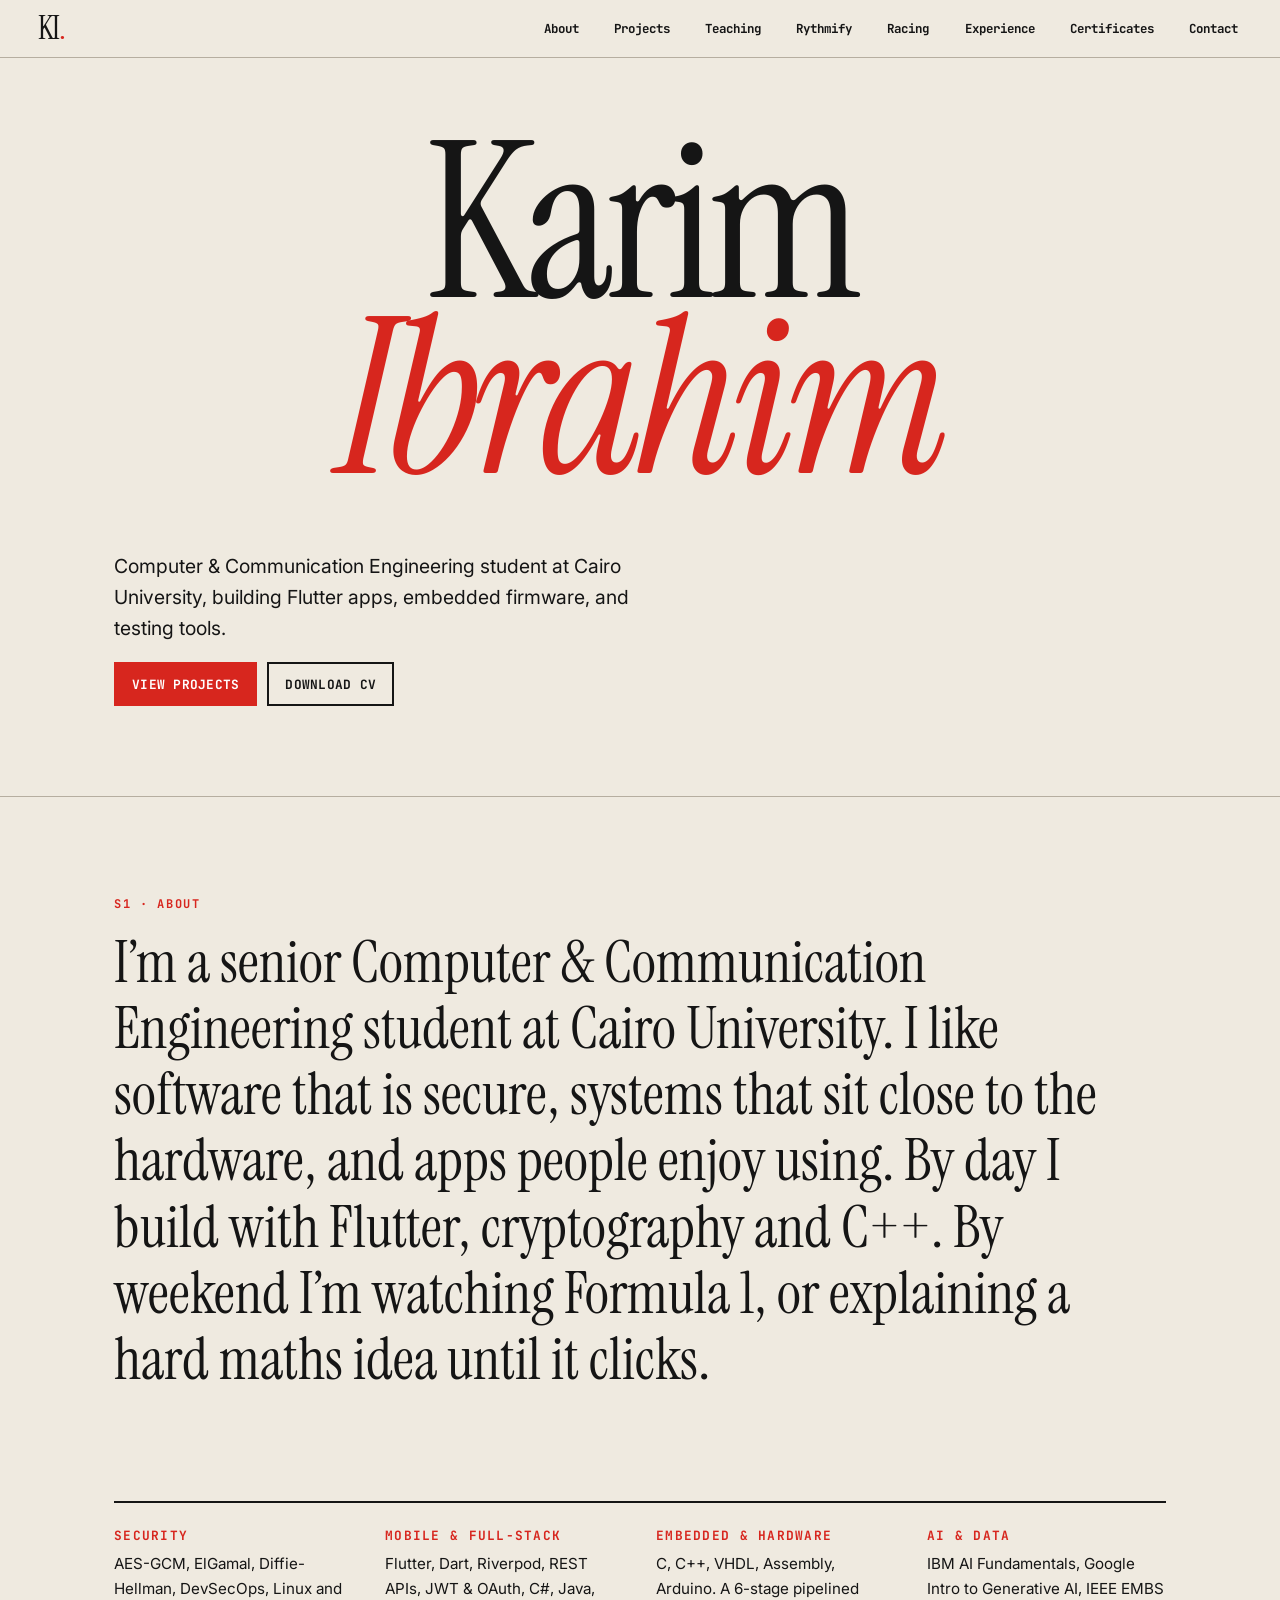
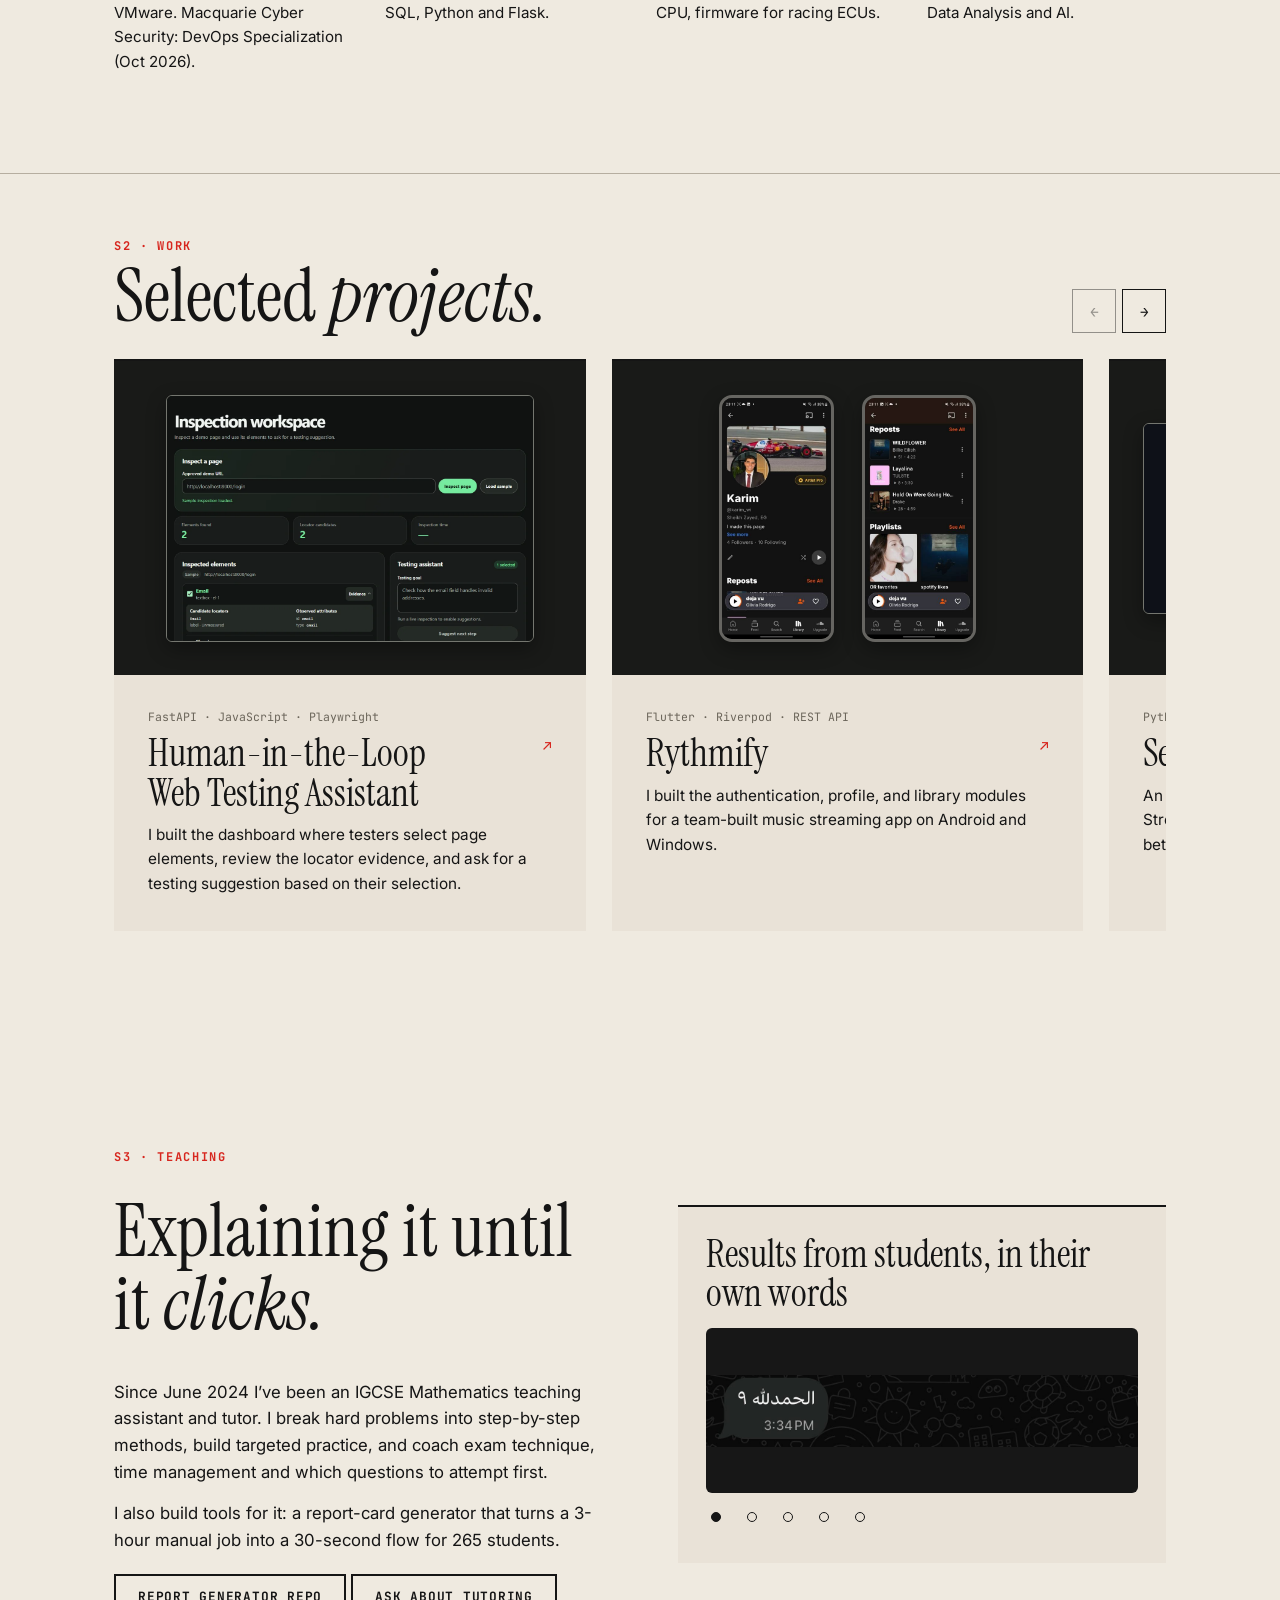
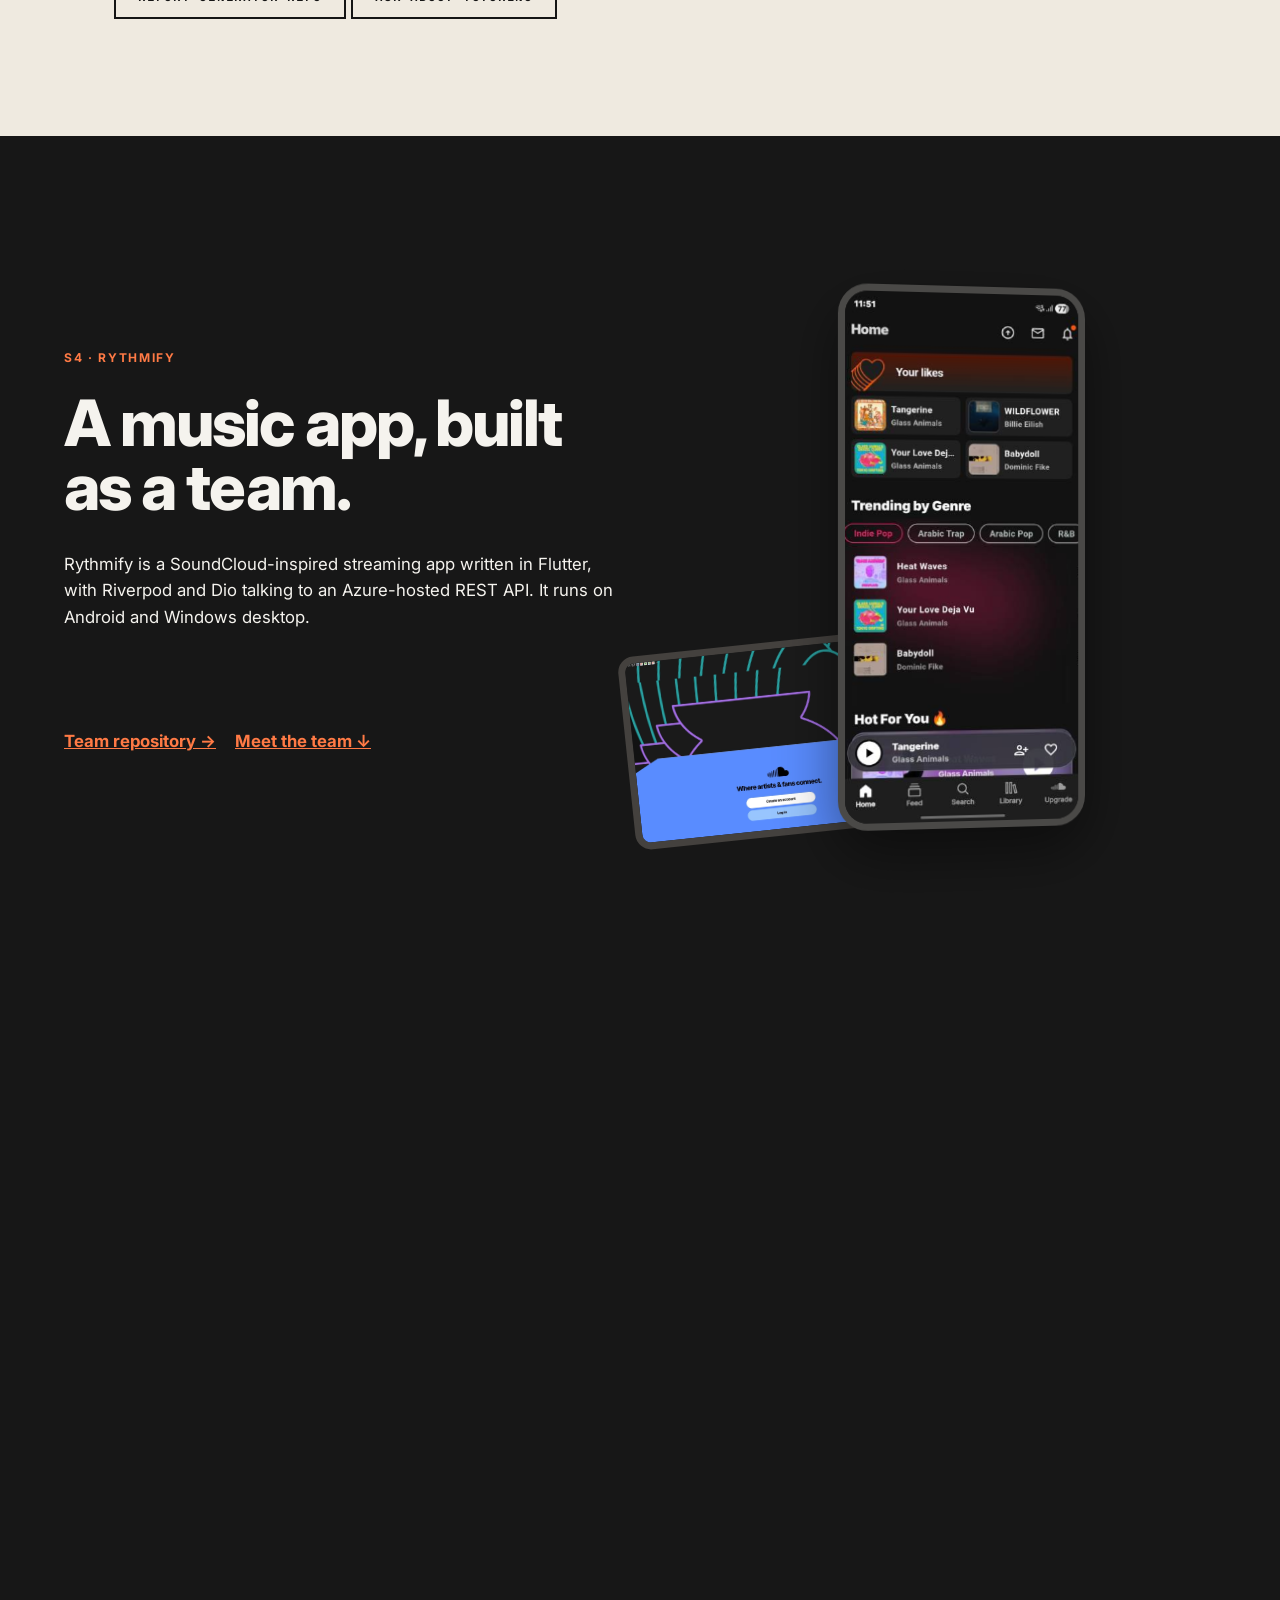
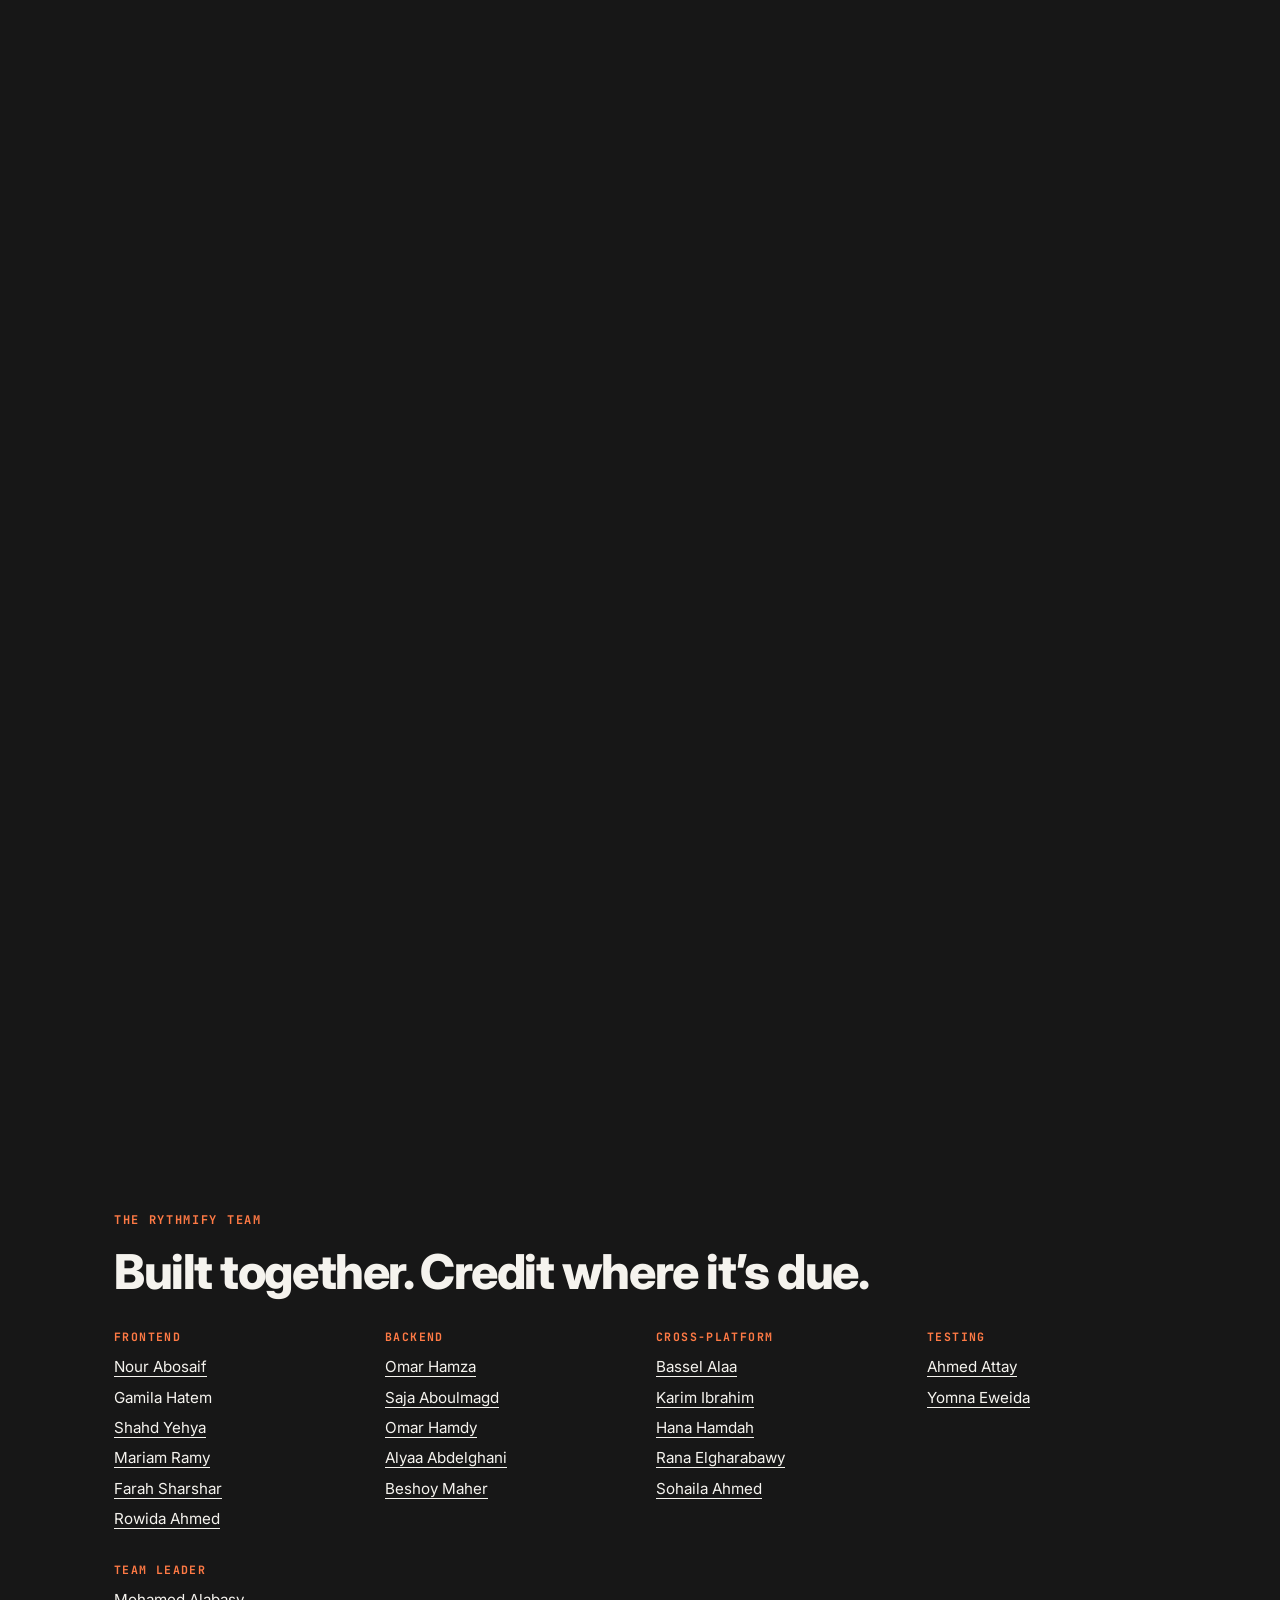
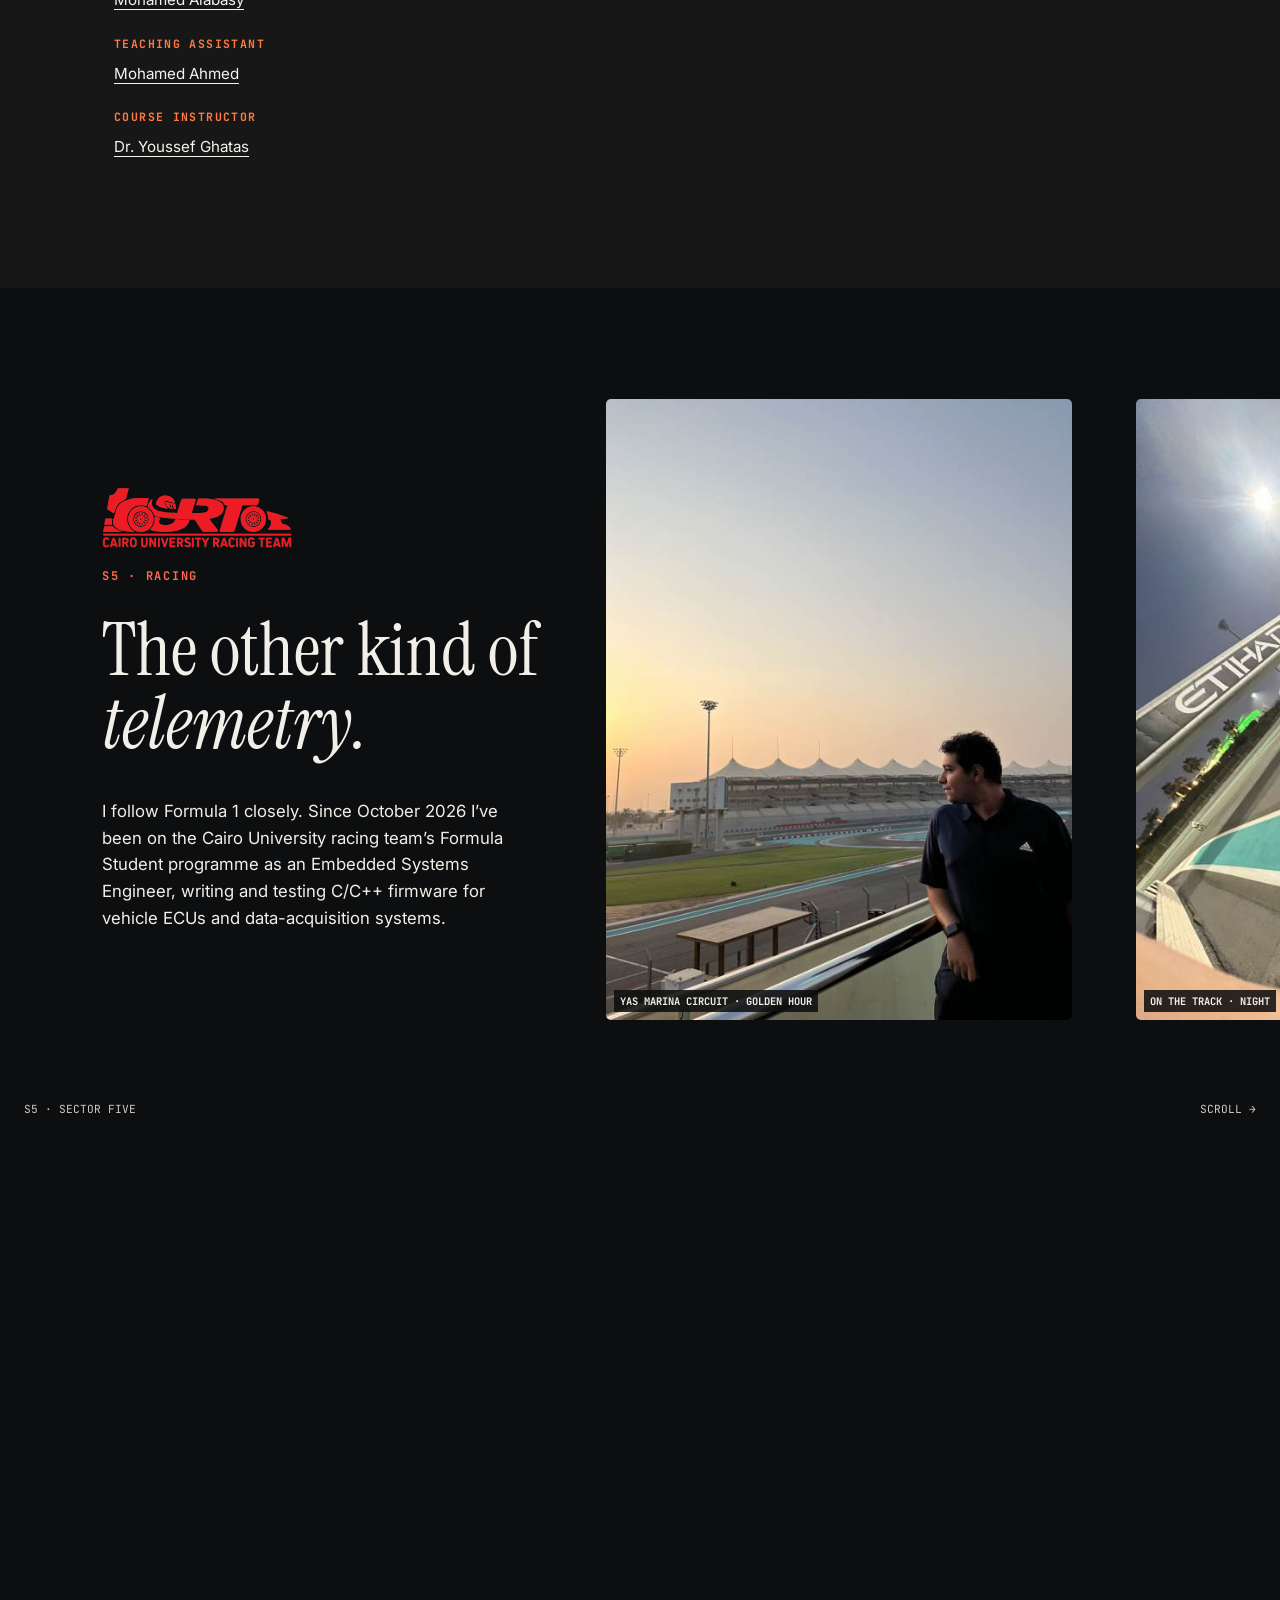
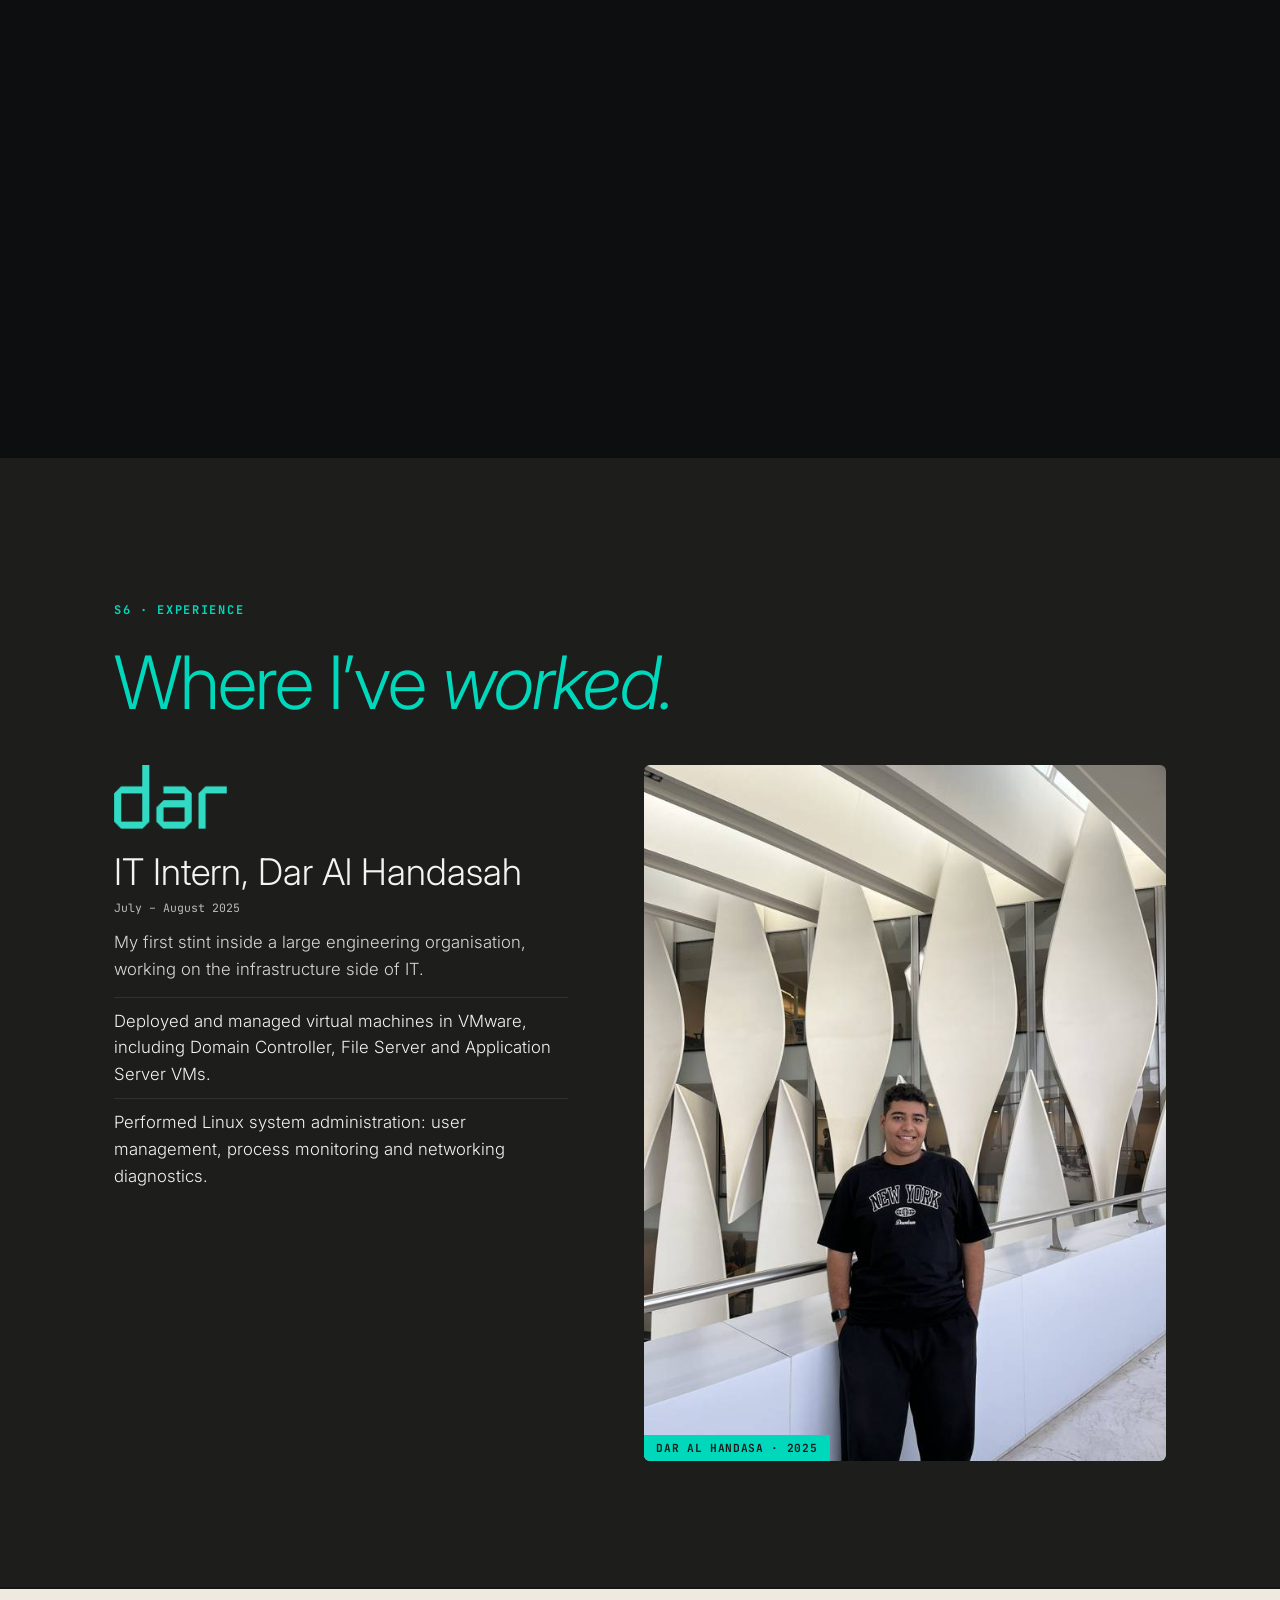
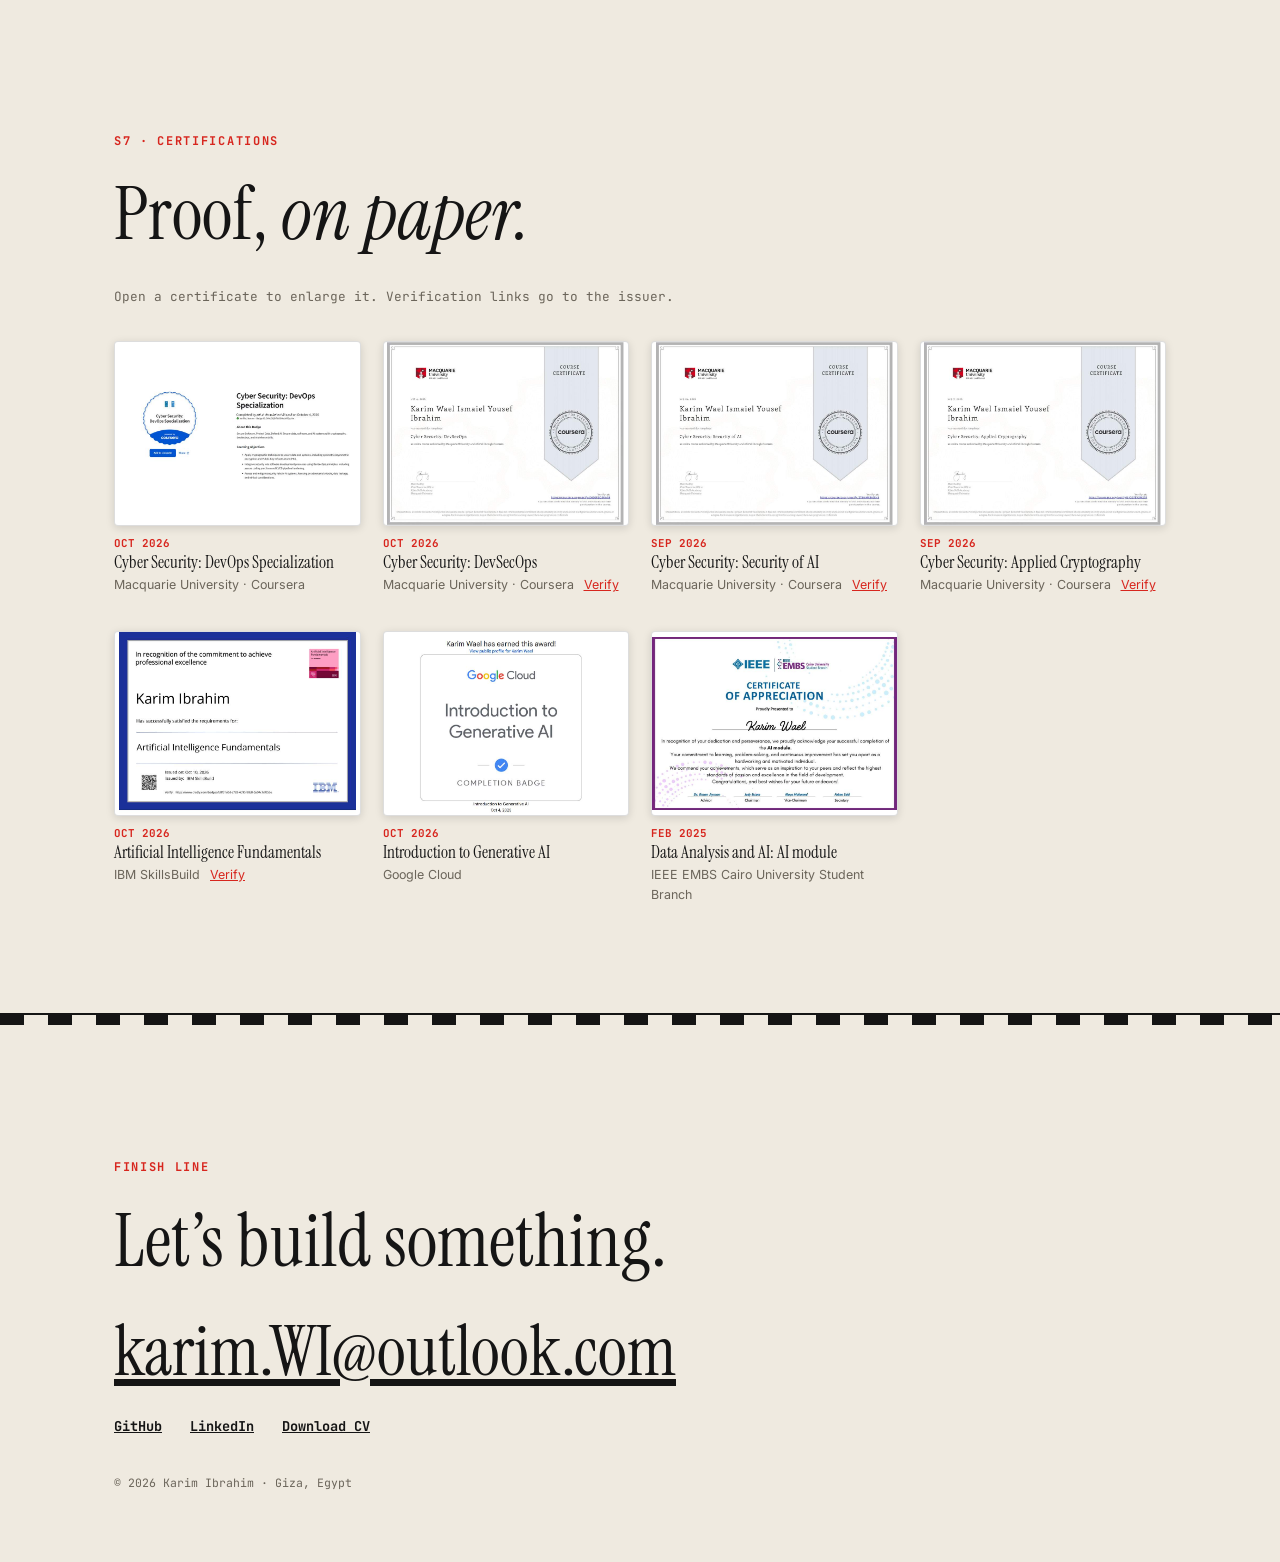
==== commit 82915722: "Add project detail pages and polish portfolio media" ====
--- a/index.html
+++ b/index.html
@@ -71,100 +71,77 @@
       </div>
     </div>
     <div class="project-track" id="project-track" role="region" aria-label="Project cards" tabindex="0">
-      <article class="project">
-        <div class="project-visual dashboard-visual">
-          <img src="assets/testing-assistant.webp" alt="Inspection dashboard showing selectable page findings and expanded locator evidence from a sample inspection" width="1180" height="790" loading="lazy" decoding="async">
-        </div>
-        <div class="project-body">
-          <p class="tag">FastAPI · JavaScript · Playwright</p>
-          <h3>Human-in-the-Loop Web Testing Assistant</h3>
-          <p>I built the dashboard where testers select page elements, review the locator evidence, and ask for a testing suggestion based on their selection.</p>
-          <a class="project-link" href="https://github.com/karimwael45/Genrative-AI-for-Software-Testing/tree/M2-Web">View my dashboard branch</a>
-        </div>
-      </article>
-      <article class="project">
-        <div class="project-visual app-visual">
-          <img src="assets/rythmify-profile.jpg" alt="Rythmify profile screen with an avatar, follower counts, and playlist tabs" loading="lazy" decoding="async" width="360" height="800">
-          <img src="assets/rythmify-library.jpg" alt="Rythmify library screen with collections and playlists" loading="lazy" decoding="async" width="360" height="800">
-        </div>
-        <div class="project-body">
-          <p class="tag">Flutter · Riverpod · REST API</p>
-          <h3>Rythmify</h3>
-          <p>I built the authentication, profile, and library modules for a team-built music streaming app on Android and Windows.</p>
-          <div class="project-links">
-            <a class="project-link" href="#ryth">See my contributions</a>
-            <a class="project-link" href="assets/rythmify-walkthrough.webm">Watch the screen walkthrough</a>
-          </div>
-        </div>
-      </article>
-      <article class="project">
-        <a class="project-visual project-photo" href="assets/password-manager-web.png" data-preview data-t="Secure Password Manager web interface">
-          <img src="assets/password-manager-web.png" alt="Open the Streamlit screen for transferring an encrypted vault" width="1280" height="600" loading="lazy" decoding="async">
-        </a>
-        <div class="project-body">
-          <p class="tag">Python · AES-256-GCM · ElGamal · Diffie-Hellman · Streamlit · May 2026</p>
-          <h3>Secure Password Manager</h3>
-          <p>A vault encrypted with AES-256-GCM, with a SHA-256 hash used to verify the master password. I implemented ElGamal signatures to detect tampering and used ephemeral Diffie-Hellman keys for transfers. The project has a CLI and a Streamlit UI.</p>
-          <p class="cli-result"><b>CLI transfer</b><br>Session key ready<br>Device2: transfer verified<br>Device2: import done</p>
-        </div>
-      </article>
-      <article class="project">
-        <a class="project-visual project-photo" href="assets/processor-one-operand.png" data-preview data-t="Processor simulation · One-operand test">
-          <img src="assets/processor-one-operand.png" alt="Open the ModelSim waveform and register state from a one-operand processor test" width="1280" height="676" loading="lazy" decoding="async">
-        </a>
-        <div class="project-body">
-          <p class="tag">VHDL</p>
-          <h3>6-stage Pipelined CPU</h3>
-          <div class="pipe" aria-hidden="true"><b>1</b><b>2</b><b>3</b><b>4</b><b>5</b><b>6</b></div>
-          <p>Runs custom assembly with interrupt handling and hazard prevention. Writing memory on the rising edge and reading it on the falling edge resolved a structural hazard and removed the resulting stalls.</p>
-          <a class="project-link" href="assets/processor-two-operand.png" data-preview data-t="Processor simulation · Two-operand test" data-alt="ModelSim waveform and final register state from a two-operand processor test">Two-operand simulation</a>
-        </div>
-      </article>
-      <article class="project">
-        <a class="project-visual project-photo" href="assets/embedded-wall-follower.mp4" data-preview="video" data-t="Embedded Wall Follower demo">
-          <img src="assets/embedded-wall-follower.webp" alt="Play the demo of the robot navigating a cardboard-wall track" width="432" height="768" loading="lazy" decoding="async">
-        </a>
-        <div class="project-body">
-          <p class="tag">Embedded C · Distance sensors · Finite state machine</p>
-          <h3>Embedded Wall Follower</h3>
-          <p>An autonomous robot that follows walls using distance sensors. Its state machine handles sharp turns and keeps counts of left and right turns for verification.</p>
-          <a class="project-link" href="https://github.com/HayaNaggar/Embedded-wall-follower">View repository</a>
-        </div>
-      </article>
-      <article class="project project-text">
-        <div class="project-body">
-          <p class="tag">C# · SQL Server · Dec 2025</p>
-          <h3>RideSync</h3>
-          <p>A transit database of 15 tables and 4 user roles, with a WinForms MVC app for booking, payments, incident reports and analytics.</p>
-        </div>
-      </article>
-      <article class="project project-text">
-        <div class="project-body">
-          <p class="tag">Java · Sockets · May 2025</p>
-          <h3>Collaborative Editor</h3>
-          <p>Real-time shared editing using CRDTs for conflict-free merging and eventual consistency.</p>
-        </div>
-      </article>
-      <article class="project">
-        <a class="project-visual project-photo" href="assets/report-dashboard-demo.webp" data-preview data-t="Report generator dashboard · Demo data">
-          <img src="assets/report-dashboard-demo.webp" alt="Open the report generator dashboard populated with fictional student records" width="1280" height="690" loading="lazy" decoding="async">
-        </a>
-        <div class="project-body">
-          <p class="tag">Flask · ReportLab · Railway · Apr 2026</p>
-          <h3>Report Card Generator</h3>
-          <p>Generates individual student PDFs from CSV files in seconds using the official report template.</p>
-          <div class="project-links">
-            <a class="project-link" href="assets/report-recommendations-demo.webp" data-preview data-t="Report recommendations · Demo data" data-alt="Form for editing recommendations and feedback for a fictional student">Recommendations screen</a>
-            <a class="project-link" href="https://github.com/karimwael45/YA-Report-generator">View repository</a>
-          </div>
-        </div>
-      </article>
-      <article class="project project-text">
-        <div class="project-body">
-          <p class="tag">C · Mar 2025</p>
-          <h3>Scheduling Simulator</h3>
-          <p>SRTF and Round Robin with dynamic ready queues, context switching and performance metrics.</p>
-        </div>
+      <article class="project" id="project-testing-assistant">
+        <a class="project-card" href="projects/testing-assistant.html" aria-labelledby="project-title-testing-assistant">
+          <div class="project-visual">
+            <img src="assets/testing-assistant.webp" alt="Dashboard showing selectable page elements, candidate locators, and a testing goal" width="1180" height="790" loading="lazy" decoding="async">
+          </div>
+          <div class="project-body">
+            <p class="tag">FastAPI · JavaScript · Playwright</p>
+            <h3 id="project-title-testing-assistant">Human-in-the-Loop Web Testing Assistant <span aria-hidden="true">↗</span></h3>
+            <p>I built the dashboard where testers select page elements, review the locator evidence, and ask for a testing suggestion based on their selection.</p>
+          </div>
+        </a>
+      </article>
+      <article class="project" id="project-rythmify">
+        <a class="project-card" href="projects/rythmify.html" aria-labelledby="project-title-rythmify">
+          <div class="project-visual project-visual--phones">
+            <img src="assets/rythmify-profile.jpg" alt="Rythmify profile screen with avatar, cover image, and follower counts" width="360" height="800" loading="lazy" decoding="async">
+            <img src="assets/rythmify-library.jpg" alt="Rythmify library screen showing reposts and playlists" width="360" height="800" loading="lazy" decoding="async">
+          </div>
+          <div class="project-body">
+            <p class="tag">Flutter · Riverpod · REST API</p>
+            <h3 id="project-title-rythmify">Rythmify <span aria-hidden="true">↗</span></h3>
+            <p>I built the authentication, profile, and library modules for a team-built music streaming app on Android and Windows.</p>
+          </div>
+        </a>
+      </article>
+      <article class="project" id="project-password-manager">
+        <a class="project-card" href="projects/password-manager.html" aria-labelledby="project-title-password-manager">
+          <div class="project-visual">
+            <img src="assets/password-manager-web.png" alt="Streamlit interface for transferring an encrypted vault with a masked password field" width="1280" height="600" loading="lazy" decoding="async">
+          </div>
+          <div class="project-body">
+            <p class="tag">Python · Streamlit · Applied cryptography</p>
+            <h3 id="project-title-password-manager">Secure Password Manager <span aria-hidden="true">↗</span></h3>
+            <p>An encrypted vault with a command-line interface, a Streamlit UI, and support for transferring the vault between devices.</p>
+          </div>
+        </a>
+      </article>
+      <article class="project" id="project-pipelined-cpu">
+        <a class="project-card" href="projects/pipelined-cpu.html" aria-labelledby="project-title-pipelined-cpu">
+          <div class="project-visual">
+            <img src="assets/processor-one-operand.png" alt="ModelSim waveforms and final register state for a one-operand processor test" width="1280" height="676" loading="lazy" decoding="async">
+          </div>
+          <div class="project-body">
+            <p class="tag">VHDL · ModelSim</p>
+            <h3 id="project-title-pipelined-cpu">6-stage Pipelined CPU <span aria-hidden="true">↗</span></h3>
+            <p>A six-stage processor that runs custom assembly and handles interrupts and pipeline hazards.</p>
+          </div>
+        </a>
+      </article>
+      <article class="project project--video" id="project-embedded-wall-follower">
+        <a class="project-card" href="projects/embedded-wall-follower.html" aria-labelledby="project-title-embedded-wall-follower">
+          <video id="robot-preview" class="project-video" data-autoplay data-src="assets/embedded-wall-follower.mp4" poster="assets/embedded-wall-follower.webp" muted playsinline loop preload="none" aria-hidden="true"></video>
+          <div class="project-body">
+            <p class="tag">Embedded C · Distance sensors · Finite state machine</p>
+            <h3 id="project-title-embedded-wall-follower">Embedded Wall Follower <span aria-hidden="true">↗</span></h3>
+            <p>An autonomous robot that follows walls, handles sharp turns, and counts left and right turns.</p>
+          </div>
+        </a>
+        <button type="button" class="project-video-toggle" data-video-toggle aria-controls="robot-preview" hidden>Pause video</button>
+      </article>
+      <article class="project" id="project-report-card-generator">
+        <a class="project-card" href="projects/report-card-generator.html" aria-labelledby="project-title-report-card-generator">
+          <div class="project-visual">
+            <img src="assets/report-dashboard-demo.webp" alt="Report generator dashboard with fictional student data, grade summaries, and attendance figures" width="1280" height="690" loading="lazy" decoding="async">
+          </div>
+          <div class="project-body">
+            <p class="tag">Flask · ReportLab · Railway</p>
+            <h3 id="project-title-report-card-generator">Report Card Generator <span aria-hidden="true">↗</span></h3>
+            <p>I built a tool that turns CSV exports into individual maths reports, cutting a three-hour workflow to about 30 seconds for 265 students.</p>
+          </div>
+        </a>
       </article>
     </div>
   </div>
@@ -175,8 +152,8 @@
 <p style="margin-top:14px">I also build tools for it: a report-card generator that turns a 3-hour manual job into a 30-second flow for 265 students.</p>
 <a class="btn" href="https://github.com/karimwael45/YA-Report-generator">Report generator repo</a> <a class="btn" href="https://wa.me/qr/3BOTJIRST4HJH1?s=r" target="_blank" rel="noopener">Ask about tutoring</a>
 </div>
-<div><svg id="geo" viewBox="0 0 400 400" role="img" aria-label="Circle theorem diagram drawing itself: the angle at the centre is twice the angle at the circumference"><circle cx="200" cy="200" r="150" pathLength="1"/><path class="a" d="M200 200 L70 125 M200 200 L330 125" pathLength="1"/><path d="M70 125 L200 350 L330 125" pathLength="1"/><path d="M70 125 L330 125" pathLength="1"/><text x="170" y="180">2θ</text><text x="188" y="322">θ</text><text x="40" y="112">A</text><text x="340" y="112">B</text><text x="196" y="376">C</text></svg>
-<figure class="rev"><p class="rev-cap">Results from students, in their own words</p><div class="rev-box" id="rv"><img class="on" src="assets/tutoring-result-1.jpg" alt="Student message reporting a 9 in IGCSE maths" loading="lazy" decoding="async" width="1170" height="194"><img class="" src="assets/tutoring-result-2.jpg" alt="Student message reporting an 8 in IGCSE maths" loading="lazy" decoding="async" width="1170" height="282"><img class="" src="assets/tutoring-result-3.jpg" alt="Student message reporting an A* in IGCSE maths" loading="lazy" decoding="async" width="1170" height="277"><img class="" src="assets/tutoring-result-4.jpg" alt="Student message reporting a 9 in IGCSE maths" loading="lazy" decoding="async" width="1170" height="329"><img class="" src="assets/tutoring-result-5.jpg" alt="Student message reporting a 9 in IGCSE maths" loading="lazy" decoding="async" width="1170" height="378"></div><div class="rev-controls" id="rvd" hidden><button class="rev-play" type="button" aria-controls="rv">Pause</button><div class="rev-dots" role="group" aria-label="Student results"><button type="button" aria-label="Show result 1" aria-current="true"></button><button type="button" aria-label="Show result 2"></button><button type="button" aria-label="Show result 3"></button><button type="button" aria-label="Show result 4"></button><button type="button" aria-label="Show result 5"></button></div></div></figure></div></div></section>
+<div class="teaching-results">
+<figure class="rev"><figcaption class="rev-cap">Results from students, in their own words</figcaption><div class="rev-box" id="rv"><img class="on" src="assets/tutoring-result-1.jpg" alt="Student message reporting a 9 in IGCSE maths" loading="lazy" decoding="async" width="1170" height="194"><img class="" src="assets/tutoring-result-2.jpg" alt="Student message reporting an 8 in IGCSE maths" loading="lazy" decoding="async" width="1170" height="282"><img class="" src="assets/tutoring-result-3.jpg" alt="Student message reporting an A* in IGCSE maths" loading="lazy" decoding="async" width="1170" height="277"><img class="" src="assets/tutoring-result-4.jpg" alt="Student message reporting a 9 in IGCSE maths" loading="lazy" decoding="async" width="1170" height="329"><img class="" src="assets/tutoring-result-5.jpg" alt="Student message reporting a 9 in IGCSE maths" loading="lazy" decoding="async" width="1170" height="378"></div><div class="rev-controls" id="rvd" hidden><div class="rev-dots" role="group" aria-label="Student results"><button type="button" aria-label="Show result 1" aria-current="true"></button><button type="button" aria-label="Show result 2"></button><button type="button" aria-label="Show result 3"></button><button type="button" aria-label="Show result 4"></button><button type="button" aria-label="Show result 5"></button></div></div></figure></div></div></section>
 
 <section id="ryth" aria-labelledby="rt"><div class="pin" data-pin="v"><div class="stk"><div class="rg">
 <div><div class="eye">S4 · Rythmify</div><h2 id="rt">A music app, built as a team.</h2>
@@ -234,11 +211,12 @@
 <figure class="ct rv"><a class="zoom" href="assets/certificate-google-ai.jpg" data-t="Introduction to Generative AI" aria-label="Enlarge certificate: Introduction to Generative AI"><img src="assets/certificate-google-ai.jpg" alt="Google Cloud completion badge: Introduction to Generative AI" loading="lazy" decoding="async" width="741" height="680"></a><figcaption><time>OCT 2026</time><b>Introduction to Generative AI</b><small>Google Cloud</small></figcaption></figure>
 <figure class="ct rv"><a class="zoom" href="assets/certificate-embs.jpg" data-t="Data Analysis and AI: AI module" aria-label="Enlarge certificate: Data Analysis and AI: AI module"><img src="assets/certificate-embs.jpg" alt="IEEE EMBS Cairo University Student Branch certificate of appreciation for the AI module" loading="lazy" decoding="async" width="900" height="636"></a><figcaption><time>FEB 2025</time><b>Data Analysis and AI: AI module</b><small>IEEE EMBS Cairo University Student Branch</small></figcaption></figure>
 </div></div></section>
-<dialog id="lb" aria-labelledby="lbt"><button id="lbx" aria-label="Close">×</button><img id="lbi" alt=""><video id="lb-video" controls playsinline preload="none" hidden aria-label="Embedded Wall Follower demonstration"></video><p><span id="lbt"></span> <a id="lbv" hidden>Verify</a></p></dialog>
+<dialog id="lb" aria-labelledby="lbt"><button id="lbx" aria-label="Close">×</button><img id="lbi" alt=""><p><span id="lbt"></span> <a id="lbv" hidden>Verify</a></p></dialog>
 
 
 
 <footer id="contact"><div class="w"><div class="eye">Finish line</div><h2>Let’s build something.</h2><a class="em" href="mailto:karim.WI@outlook.com">karim.WI@outlook.com</a>
 <ul><li><a href="https://github.com/karimwael45">GitHub</a></li><li><a href="https://www.linkedin.com/in/karim-ibrahim-2468ab345/">LinkedIn</a></li><li><a href="assets/karim-ibrahim-cv.pdf" download>Download CV</a></li></ul><p class="tag" style="margin-top:40px">© 2026 Karim Ibrahim · Giza, Egypt</p></div></footer>
 </main>
+<script src="project-media.js" defer></script>
 <script src="script.js" defer></script></body></html>
--- a/styles.css
+++ b/styles.css
@@ -13,9 +13,7 @@
 /* racing */
 #race{--bg:#0d0e10;background:#0d0e10;color:#f2efe8;position:relative}
 /* teaching */
-#teach{padding:18vh 0;position:relative}.tg{display:grid;grid-template-columns:1fr 1fr;gap:6vw;align-items:center}
-#teach svg{width:100%;height:auto;color:var(--fg)}#teach path,#teach circle,#teach line{fill:none;stroke:currentColor;stroke-width:2}
-#teach .a{stroke:var(--ac)}#teach text{font:italic 22px var(--serif);fill:currentColor;stroke:none}
+#teach{padding:clamp(66px,13vh,134px) 0;position:relative}.tg{display:grid;grid-template-columns:1fr 1fr;gap:6vw;align-items:center}
 .btn{display:inline-block;margin-top:20px;padding:12px 22px;border:2px solid currentColor;font:700 .8rem var(--mono);text-decoration:none;text-transform:uppercase;letter-spacing:.06em}.btn:hover{background:var(--fg);color:var(--bg)}
 /* rythmify */
 
@@ -23,7 +21,6 @@
 #ryth h2,#ryth .eye,#ryth p{font-family:var(--sans)}#ryth h2{font-weight:800;letter-spacing:-.03em;font-size:clamp(2rem,5vw,4rem)}
 .rl{display:inline-block;margin:14px 14px 0 0;color:var(--ac);font-weight:700}
 #cr{max-width:1100px;margin:0 auto;padding:12vh 24px 14vh}#cr h2{font:800 clamp(1.8rem,4vw,3rem)/1.05 var(--sans);letter-spacing:-.03em}.cg{display:grid;grid-template-columns:repeat(auto-fit,minmax(220px,1fr));gap:28px 32px;margin-top:32px}.cg h3{font:700 .72rem var(--mono);letter-spacing:.12em;text-transform:uppercase;color:var(--ac);margin-bottom:8px}.cg li{list-style:none;padding:3px 0;font-size:.95rem}.cg ul{padding:0}.cg a{text-decoration:none;border-bottom:1px solid currentColor}
-.pipe{display:flex;gap:6px;margin:20px 0}.pipe b{flex:1;border:2px solid var(--fg);padding:14px 4px;text-align:center;font:700 .65rem var(--mono)}
 .tag{font:400 .72rem var(--mono);color:var(--mut)}
 #contact{padding:16vh 0 8vh;border-top:2px solid var(--fg);background:repeating-linear-gradient(90deg,var(--fg) 0 24px,transparent 24px 48px) top/100% 10px no-repeat}
 #contact .em{font:400 clamp(1.6rem,6vw,4.4rem)/1.05 var(--serif);word-break:break-all}
@@ -199,84 +196,165 @@
 .project-track:focus-visible { outline: 3px solid var(--ac); outline-offset: 4px; }
 .project {
   display: flex;
-  flex-direction: column;
+  position: relative;
+  min-width: 0;
   background: #e9e2d7;
   border-top: 2px solid var(--fg);
+  scroll-snap-align: start;
+}
+.project-card {
+  display: flex;
+  flex: 1;
   min-width: 0;
-  scroll-snap-align: start;
-}
-.project-text .project-body { justify-content: center; }
-.project-text .project-link { margin-top: 0; }
-.project-text .pipe { width: 100%; max-width: 280px; margin: 4px 0; }
-.project-visual { overflow: hidden; background: #191a18; height: clamp(205px, 28vw, 330px); }
-.project-photo { position: relative; display: block; }
-.project-photo:focus-visible { outline-offset: -4px; }
-.project-photo img { width: 100%; height: 100%; object-fit: contain; }
-.project-photo::after {
-  content: "↗" / "";
-  position: absolute;
-  inset: 10px 10px auto auto;
-  padding: 4px 8px;
-  border-radius: 3px;
-  background: #171717;
-  color: #fff;
-  font: 700 .86rem var(--mono);
-}
-.project-photo[data-preview="video"] {
-  display: grid;
-  place-items: center;
-}
-.project-photo[data-preview="video"] img {
+  flex-direction: column;
+  text-decoration: none;
+}
+.project-card:focus-visible { outline-offset: -3px; }
+.project-card h3 {
+  display: grid;
+  grid-template-columns: minmax(0, 1fr) auto;
+  align-items: start;
+  gap: 8px;
+  width: 100%;
+  font: 400 clamp(1.85rem, 3vw, 2.8rem)/1.02 var(--serif);
+  text-wrap: balance;
+}
+.project-card h3 span { color: var(--ac); font: 700 .9rem/1.6 var(--mono); }
+.project-card:hover h3 { text-decoration: underline; text-underline-offset: .12em; }
+.project-visual {
+  display: flex;
+  flex: none;
+  align-items: center;
+  justify-content: center;
+  gap: clamp(12px, 2.2vw, 28px);
+  height: clamp(192px, 28vw, 314px);
+  padding: clamp(16px, 2.6vw, 34px);
+  overflow: hidden;
+  background: #191a18;
+}
+.project-visual img {
   width: auto;
+  height: auto;
   max-width: 100%;
-  aspect-ratio: 9 / 16;
-  object-fit: cover;
-}
-.project-photo[data-preview="video"]::after {
-  content: "▶" / "";
-  inset: 50% auto auto 50%;
-  transform: translate(-50%, -50%);
-  display: grid;
-  place-items: center;
-  width: 46px;
-  height: 46px;
-  padding: 0;
-  border-radius: 50%;
-  background: #171717d9;
-}
-.project-body > .cli-result {
-  color: #4c4239;
-  font: 400 .75rem/1.45 var(--mono);
-  border-left: 2px solid #b6aea0;
-  padding-left: 10px;
-}
-.dashboard-visual { display: flex; align-items: center; justify-content: center; padding: clamp(12px, 2vw, 24px); }
-.dashboard-visual img { width: auto; height: auto; max-height: 100%; border: 1px solid #4d574f; border-radius: 5px; }
-.app-visual { display: flex; justify-content: center; align-items: flex-start; }
-.app-visual { gap: clamp(14px, 3vw, 28px); padding: 20px 16px 0; }
-.app-visual img { width: min(34%, 130px); height: auto; border: 4px solid #55504e; border-radius: 16px; }
-.app-visual img + img { margin-top: 32px; }
+  max-height: 100%;
+  object-fit: contain;
+  border: 1px solid #74766f;
+  border-radius: 6px;
+  box-shadow: 0 7px 20px #0005;
+}
+.project-visual--phones img {
+  height: 100%;
+  max-width: 40%;
+  border: 3px solid #666561;
+  border-radius: 13px;
+}
 .project-body {
   display: flex;
   flex: 1;
   flex-direction: column;
   align-items: flex-start;
   gap: 10px;
-  padding: clamp(18px, 3vw, 38px);
-}
-.project h3 { font: 400 clamp(1.9rem, 3vw, 2.9rem)/1.02 var(--serif); text-wrap: balance; }
+  padding: clamp(18px, 3vw, 34px);
+}
 .project-body > p:not(.tag) { max-width: 52ch; font-size: .96rem; }
-.project-body > .project-link, .project-links { margin-top: auto; }
-.project-links { display: flex; flex-wrap: wrap; gap: 4px 18px; }
-.project-link {
+
+.project--video { background: #171815; color: #fff; }
+.project--video .project-card {
+  position: relative;
+  justify-content: flex-end;
+  min-height: clamp(420px, 47vw, 535px);
+}
+.project-video {
+  position: absolute;
+  inset: 0;
+  width: 100%;
+  height: 100%;
+  object-fit: contain;
+  object-position: center top;
+}
+.project--video .project-body {
+  position: relative;
+  flex: 0 0 auto;
+  background: linear-gradient(#171815a8, #171815e0);
+}
+.project--video .tag { color: #e7dfd2; }
+.project--video h3 span { color: #ff8b75; }
+.project-video-toggle {
+  position: absolute;
+  top: 12px;
+  right: 12px;
+  z-index: 1;
+  min-height: 44px;
+  padding: 0 11px;
+  border: 1px solid #fff8;
+  border-radius: 4px;
+  background: #171815de;
+  color: #fff;
+  font: 700 .72rem var(--mono);
+  cursor: pointer;
+}
+.project-video-toggle:hover { background: #171815; }
+
+/* Individual project pages */
+.project-back {
   display: inline-flex;
   align-items: center;
   min-height: 44px;
-  font: 700 .78rem/1.3 var(--mono);
-  text-underline-offset: .24em;
-  color: var(--ac);
-}
-.project-link:hover { color: var(--fg); }
+  font: 700 .78rem var(--mono);
+  text-underline-offset: .25em;
+}
+.project-detail { padding-block: clamp(48px, 8vw, 108px); }
+.project-detail-intro { max-width: 810px; margin-bottom: clamp(24px, 4vw, 48px); }
+.project-detail h1 {
+  font: 400 clamp(3rem, 8vw, 6.7rem)/.94 var(--serif);
+  letter-spacing: -.025em;
+  text-wrap: balance;
+  margin: 12px 0 21px;
+}
+.project-detail-intro > p:not(.eye) { max-width: 55ch; font-size: clamp(1rem, 2vw, 1.22rem); }
+.detail-actions { display: flex; flex-wrap: wrap; gap: 8px; margin-top: 14px; }
+.detail-actions .btn { display: inline-flex; align-items: center; min-height: 44px; margin: 0; }
+.project-shots { display: grid; gap: clamp(22px, 4vw, 46px); }
+.project-shots figure { min-width: 0; }
+.detail-image {
+  display: grid;
+  place-items: center;
+  padding: clamp(10px, 3vw, 34px);
+  background: #191a18;
+}
+.detail-image img { width: 100%; height: auto; border: 1px solid #74766f; border-radius: 6px; }
+.project-shots figcaption {
+  padding-top: 8px;
+  color: var(--mut);
+  font: 400 .78rem/1.45 var(--mono);
+}
+.project-shots--phones { grid-template-columns: repeat(3, minmax(0, 1fr)); gap: 14px; }
+.project-shots--phones .detail-image img { max-width: 260px; border-radius: 13px; }
+.project-clip {
+  display: grid;
+  place-items: center;
+  padding: clamp(12px, 3vw, 34px);
+  background: #171815;
+}
+.project-clip video {
+  display: block;
+  width: min(100%, 420px);
+  max-height: 72svh;
+  aspect-ratio: 9 / 16;
+  object-fit: contain;
+}
+.project-detail-copy { max-width: 65ch; margin-top: clamp(38px, 6vw, 76px); }
+.project-detail-copy h2 { font-size: clamp(2rem, 4.5vw, 3.65rem); }
+.project-detail-copy li + li { margin-top: 10px; }
+.cli-result {
+  margin-top: 20px;
+  padding: 14px 18px;
+  border-left: 2px solid var(--ac);
+  background: #e5ddd1;
+  white-space: pre-wrap;
+  font: 400 .86rem/1.6 var(--mono);
+}
+
 #about { border-top: 1px solid #b6aea0; padding: clamp(60px, 11vh, 120px) 0; }
 #about .eye { margin: 0 0 18px; }
 
@@ -426,24 +504,16 @@
 .motion-desktop .ph1 img.on, .motion-desktop .tab img.on { opacity: 1; }
 
 /* Testimonial and certificate controls */
-.rev { margin-top: 22px; max-width: 350px; }
-.rev-cap { font: 400 .78rem/1.5 var(--mono); color: var(--mut); margin-bottom: 10px; }
+.teaching-results {
+  padding: clamp(15px, 3vw, 28px);
+  border-top: 2px solid var(--fg);
+  background: #e9e2d7;
+}
+.rev-cap { margin-bottom: 14px; font: 400 clamp(1.55rem, 3vw, 2.35rem)/1.06 var(--serif); }
 .rev-box { display: grid; gap: 8px; }
 .rev-box img { width: 100%; height: auto; border-radius: 6px; }
-.rev-box.is-carousel img { height: 124px; object-fit: contain; background: #171717; }
-.rev-controls { display: flex; align-items: center; gap: 8px; margin-top: 4px; }
-.rev-play {
-  min-width: 52px;
-  min-height: 44px;
-  padding: 0 5px;
-  color: inherit;
-  background: transparent;
-  border: 0;
-  font: 700 .75rem var(--mono);
-  text-decoration: underline;
-  text-underline-offset: .2em;
-  cursor: pointer;
-}
+.rev-box.is-carousel img { height: clamp(110px, 15vw, 165px); object-fit: contain; background: #171717; }
+.rev-controls { margin: 6px 0 0 -8px; }
 .rev-dots { display: flex; flex-wrap: wrap; }
 .rev-dots button {
   display: grid;
@@ -459,13 +529,6 @@
 .rev-dots button::before { content: ""; border: 1px solid currentColor; border-radius: 50%; width: 8px; height: 8px; }
 .rev-dots button[aria-current="true"]::before { background: currentColor; }
 #lb { margin: auto; }
-#lb-video {
-  display: block;
-  width: min(88vw, 420px);
-  height: min(145vw, 78svh);
-  background: #151515;
-  object-fit: contain;
-}
 #lbx { width: 44px; height: 44px; }
 .zoom:focus-visible { box-shadow: 0 10px 26px #0003; }
 .ct:focus-within { z-index: 6; }
@@ -502,7 +565,8 @@
   .mobile-menu nav a + a { border-top: 1px solid var(--ribbon-line); }
   #exp .xg, .tg, .rg { grid-template-columns: minmax(0, 1fr); }
   .project-track { grid-auto-columns: min(88%, 420px); align-items: start; }
-  .project-text { min-height: 250px; }
+  .project-shots--phones { grid-template-columns: repeat(2, minmax(0, 1fr)); }
+  .ryth-controls { display: block; }
   .rg { gap: 28px; }
   .trk { gap: 14px; }
   .pn figcaption { position: static; padding-inline: 0; background: transparent; }
@@ -520,7 +584,7 @@
 @media (prefers-reduced-motion: no-preference) {
   .about-reveal span { opacity: .22; transition: opacity .22s ease; }
   .about-reveal .is-read { opacity: 1; }
-  .rev-box.is-carousel img { animation: show-result .25s ease-out; }
+  .rev-box.is-carousel img, .ryth-gallery .ph1 img.on { animation: show-result .25s ease-out; }
   .zoom:focus-visible { transform: scale(1.16); }
   .rv.in { animation: reveal .55s ease-out; }
   @keyframes show-result { from { opacity: .35; } }
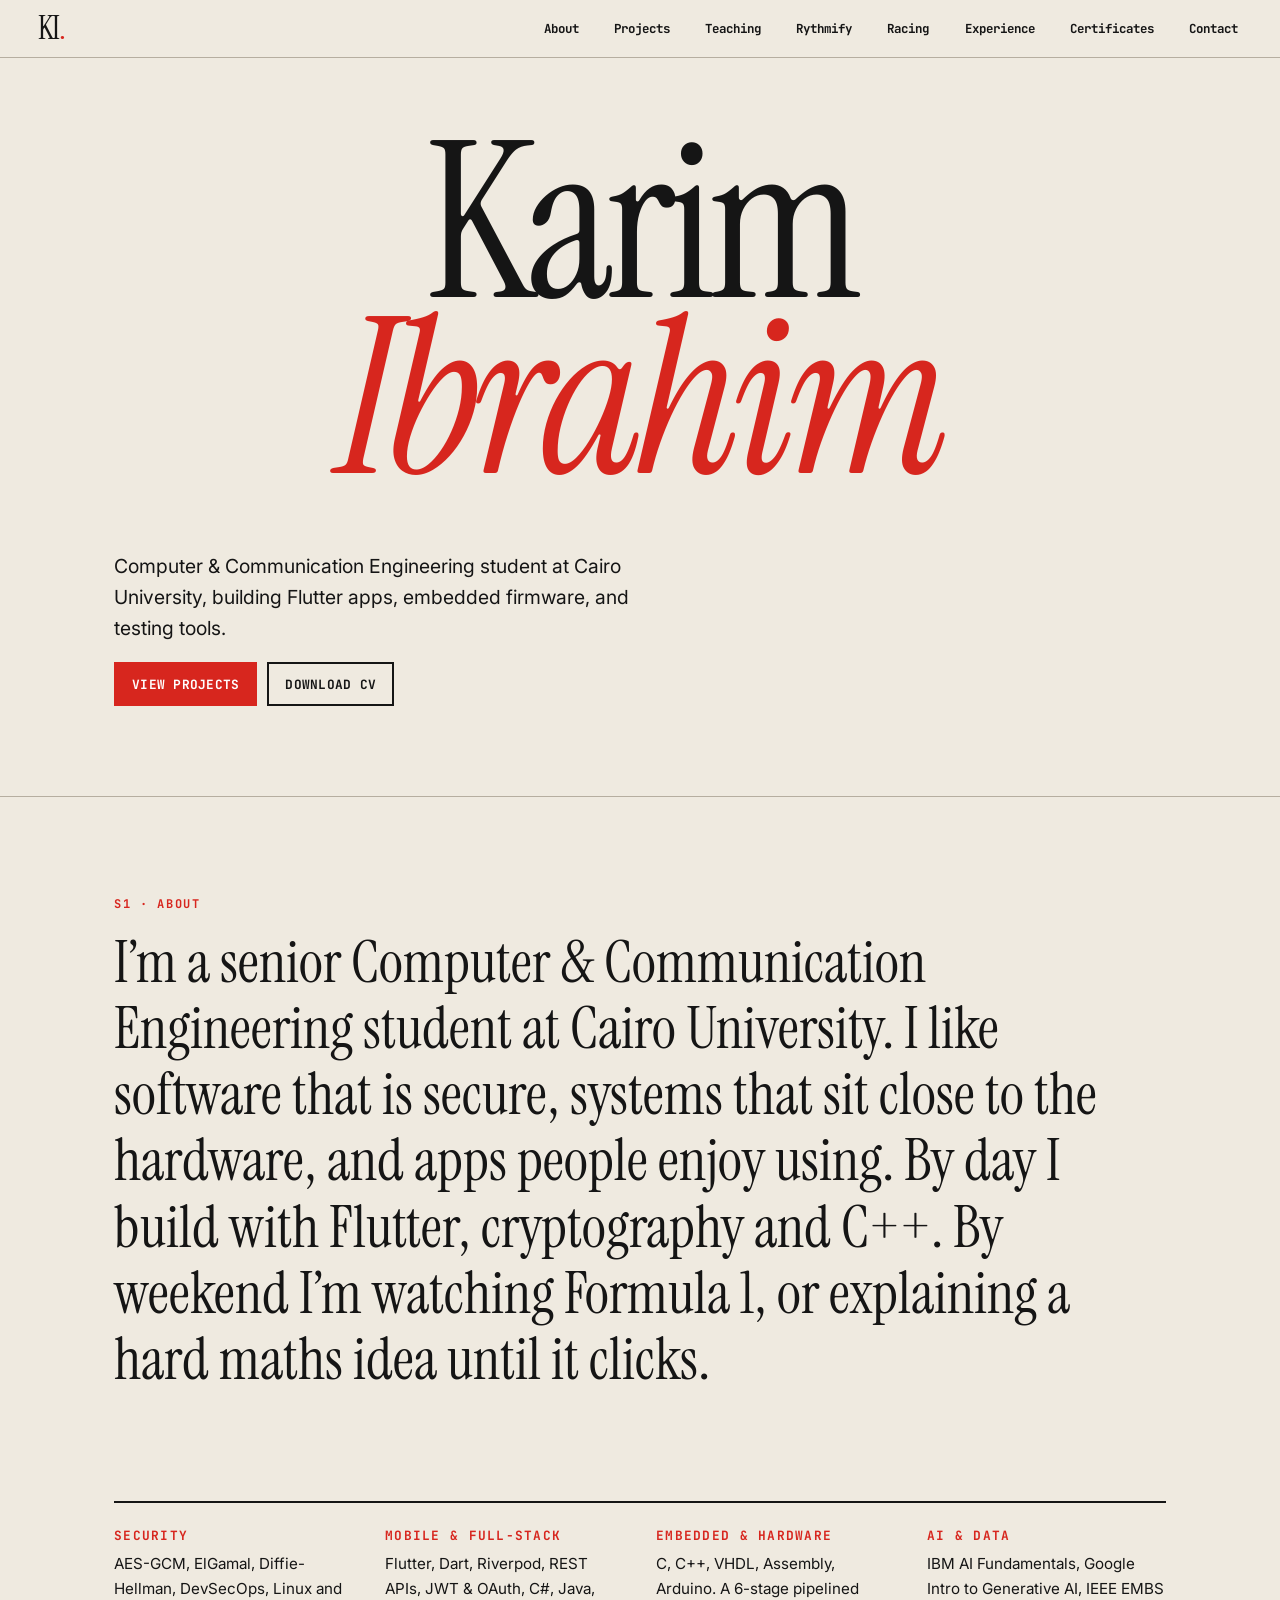
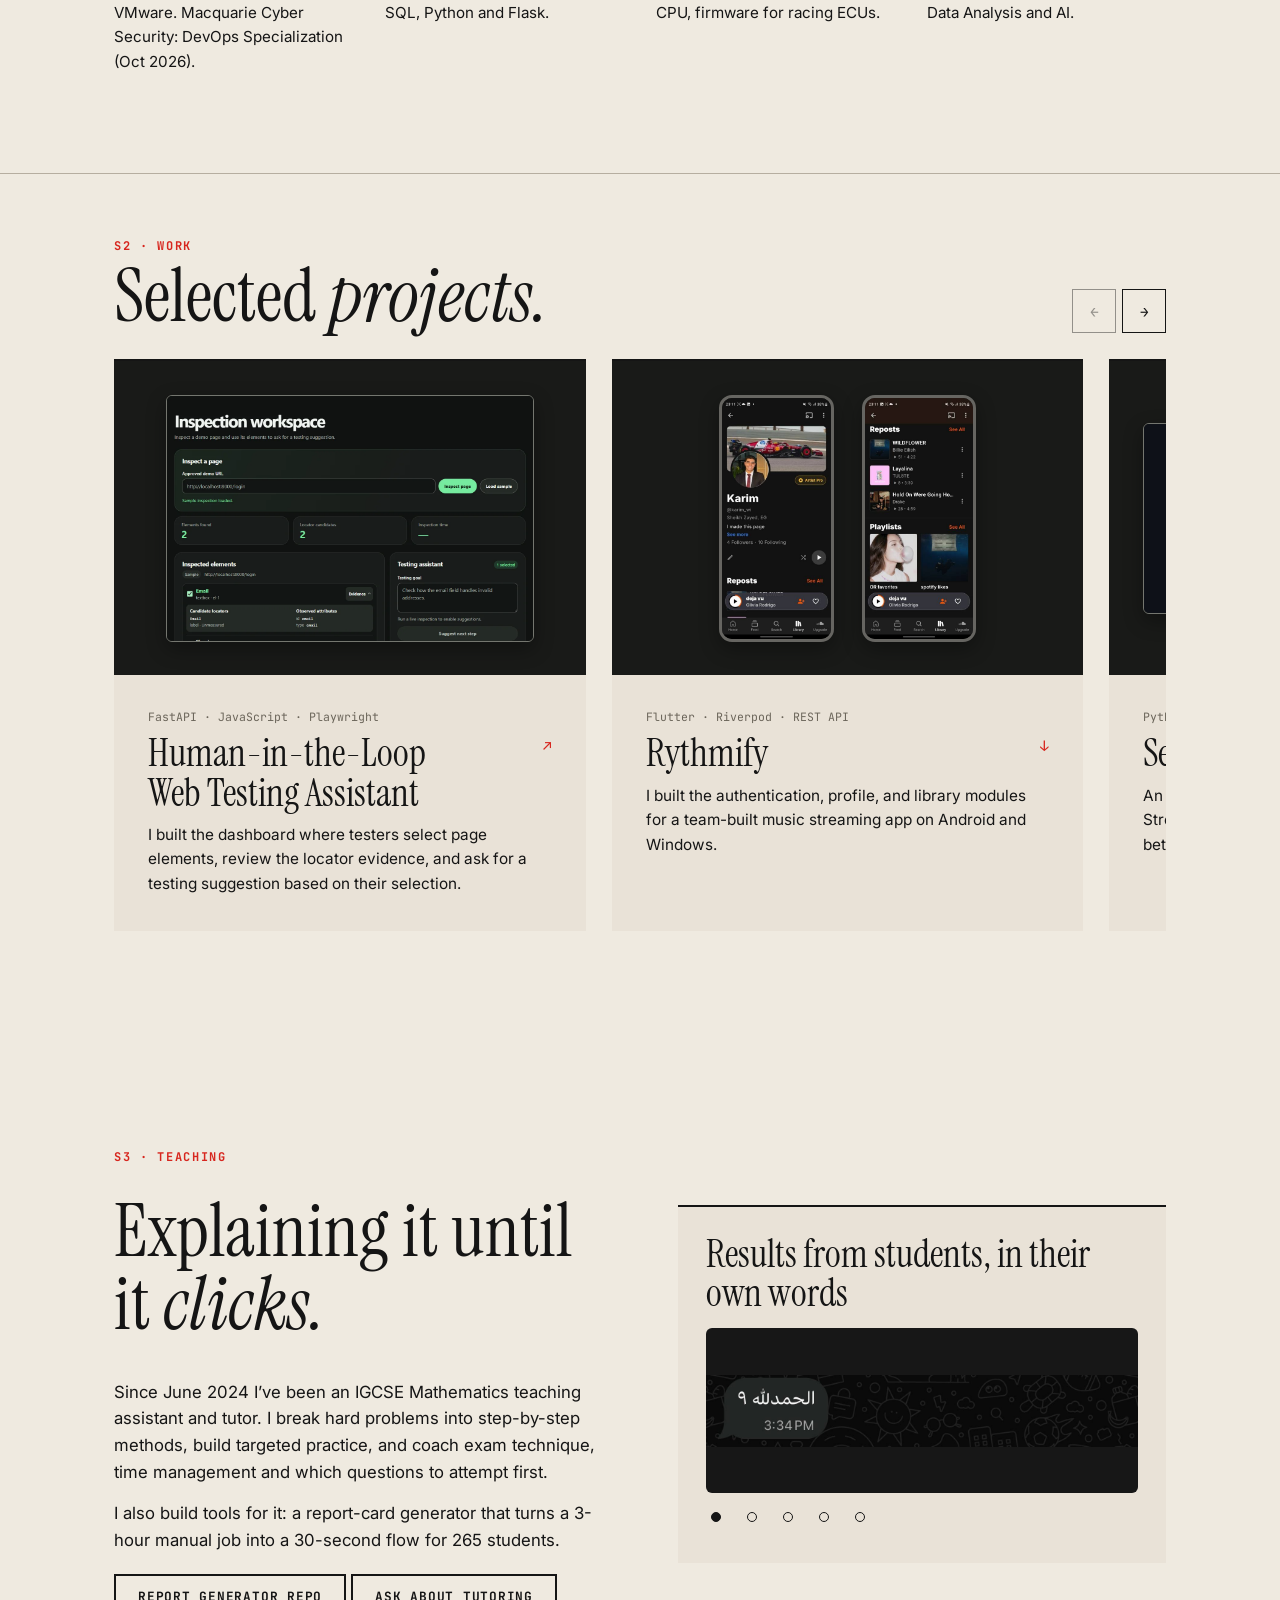
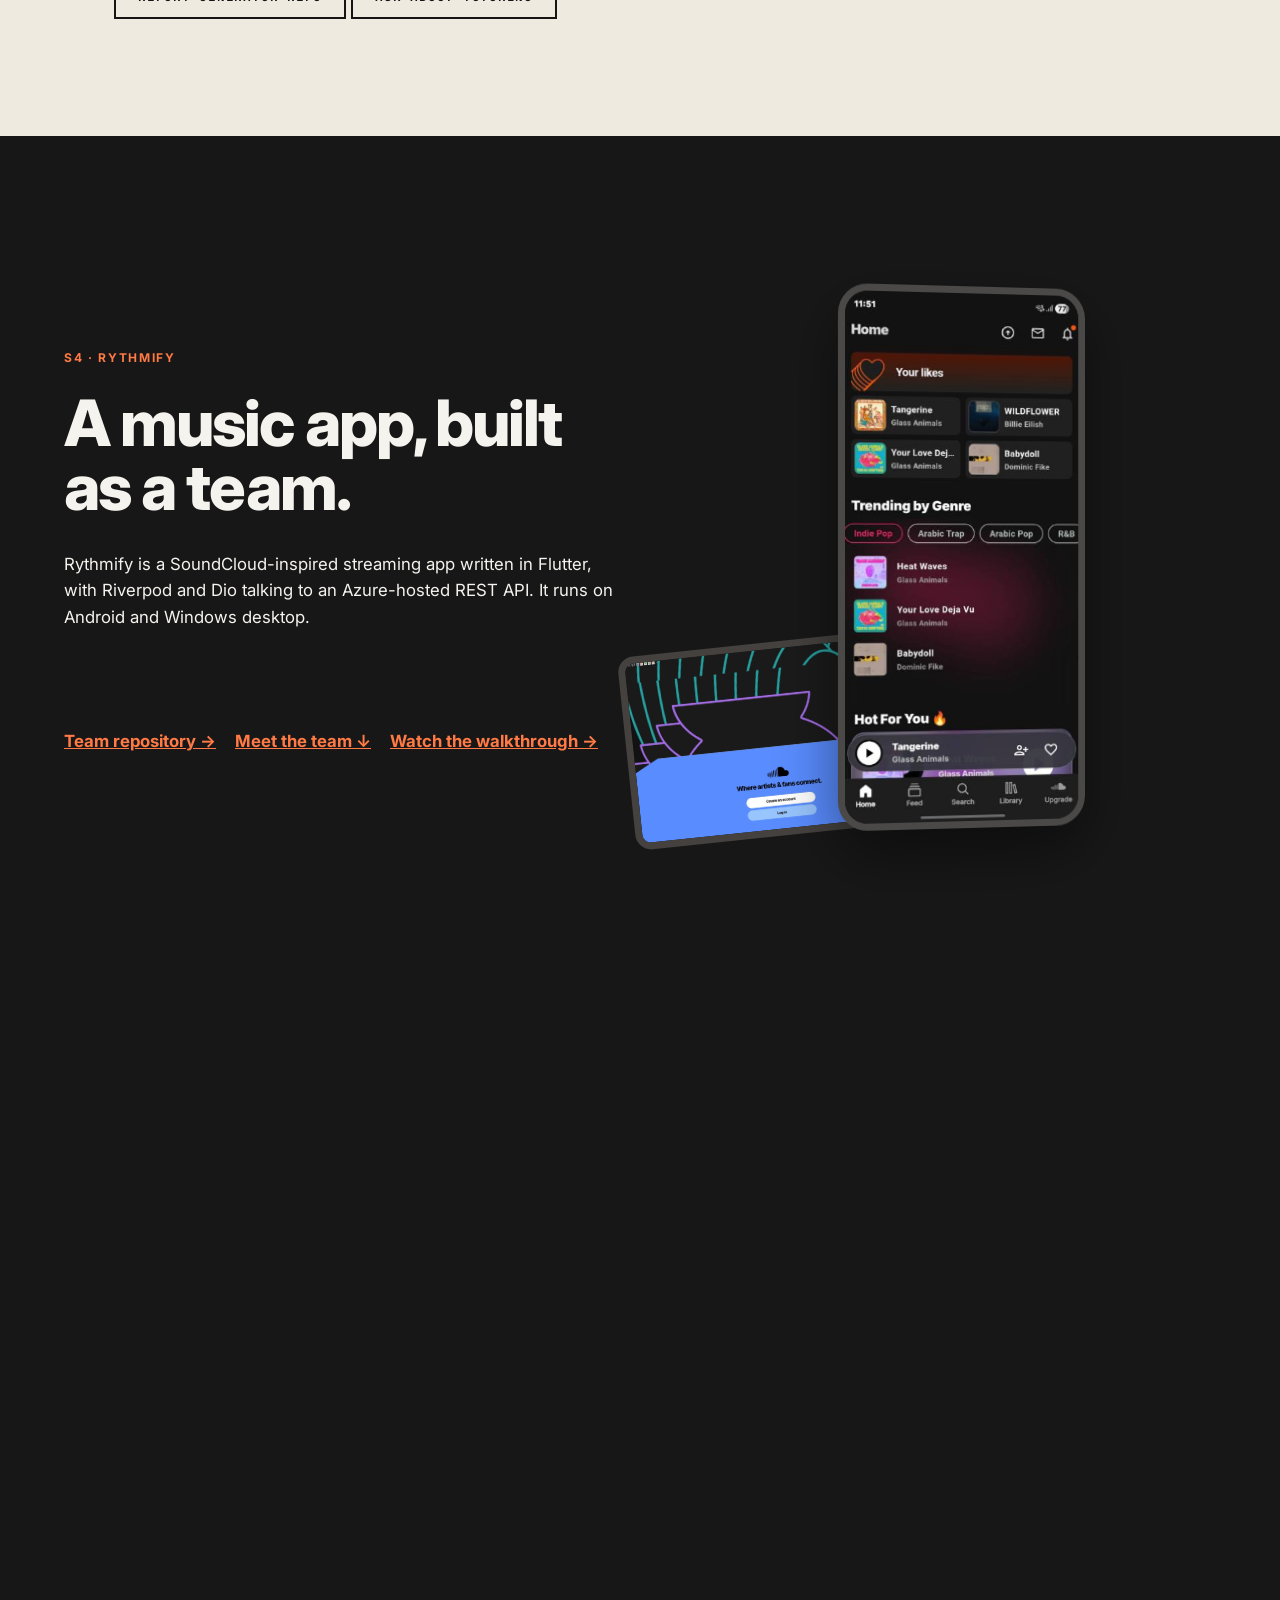
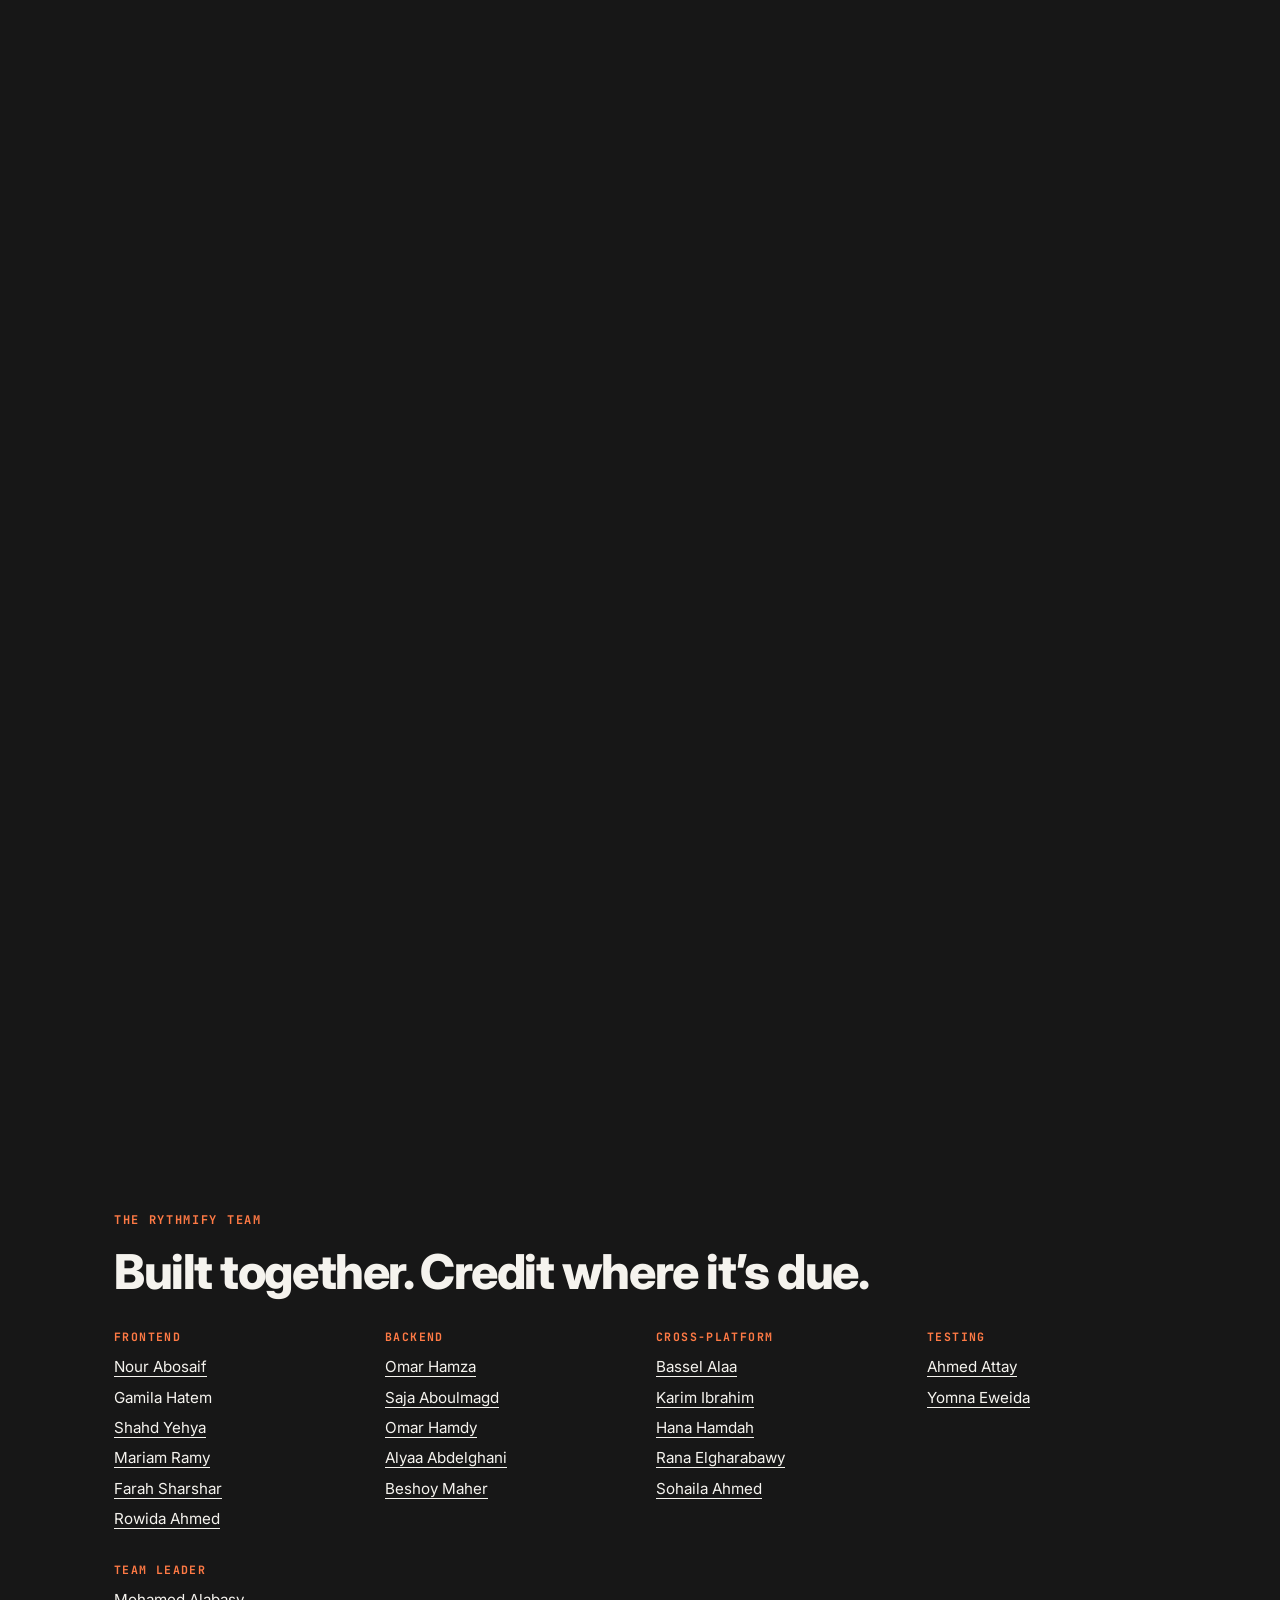
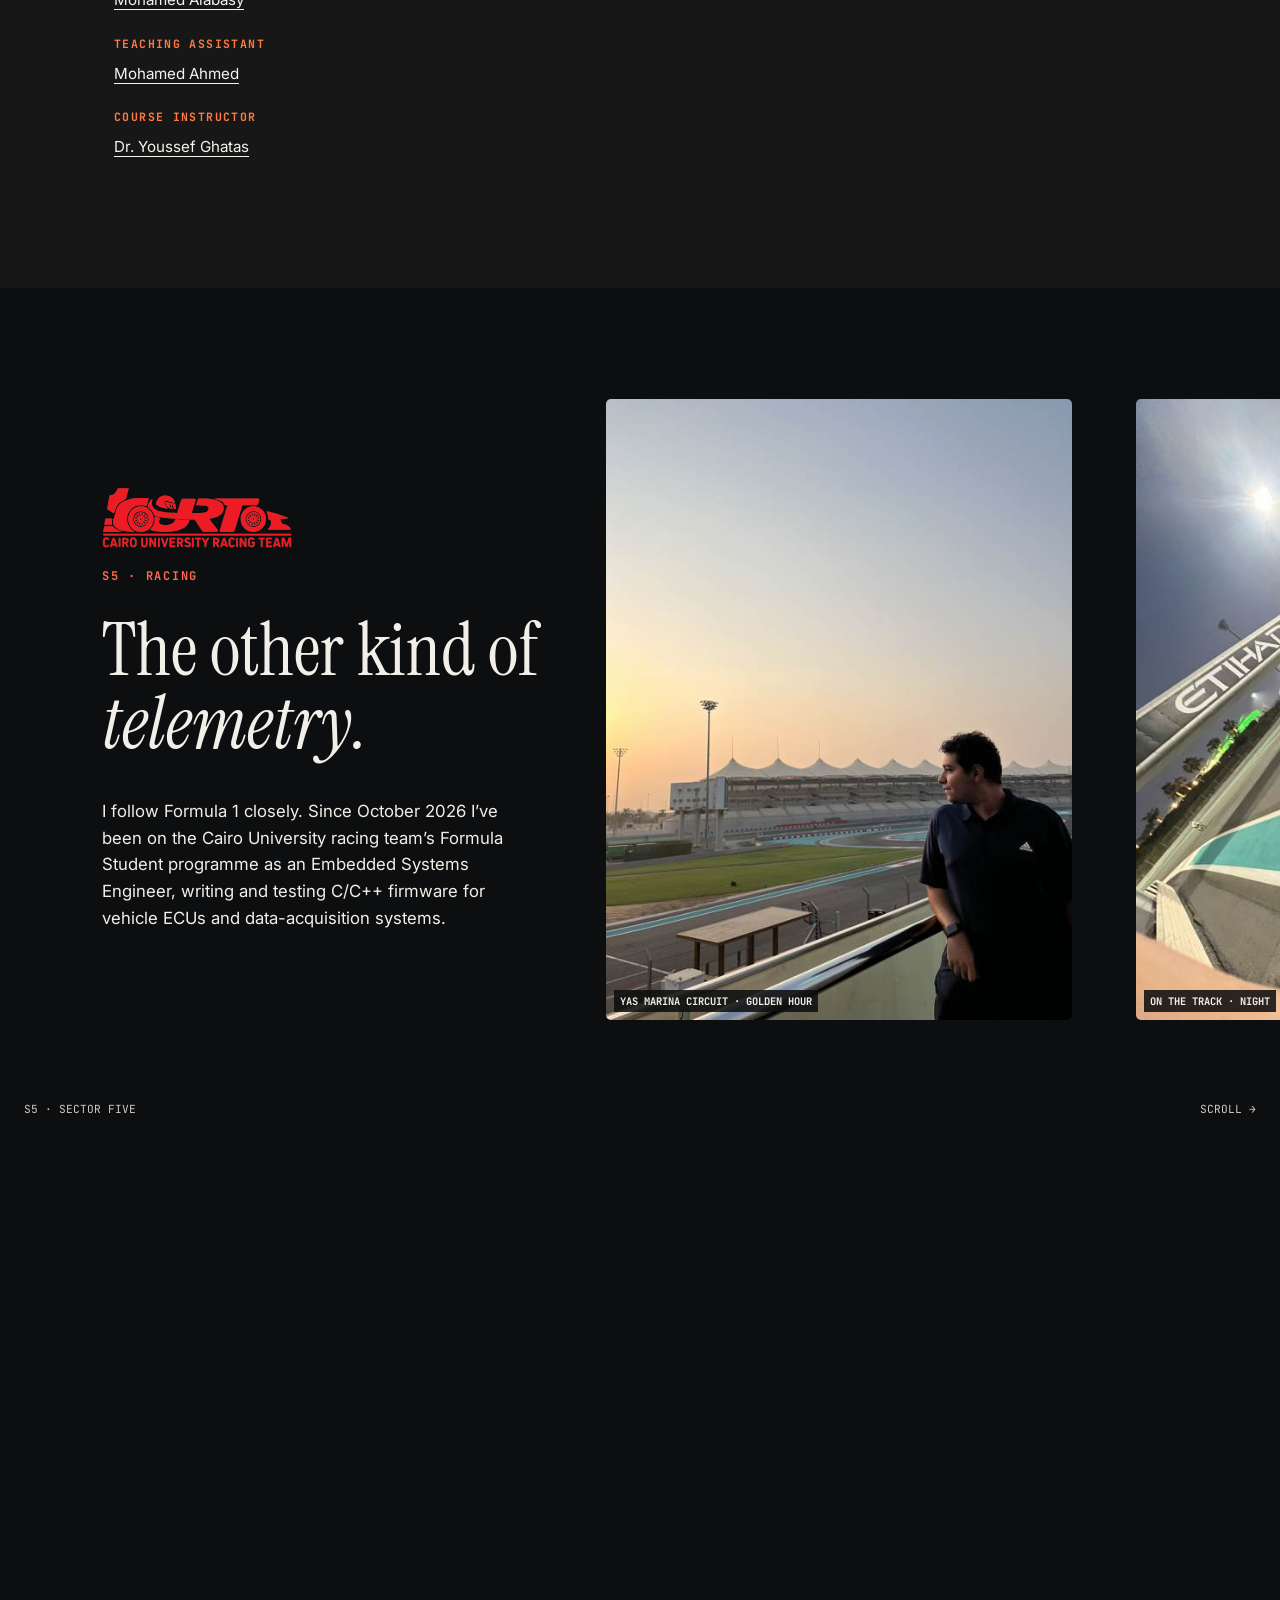
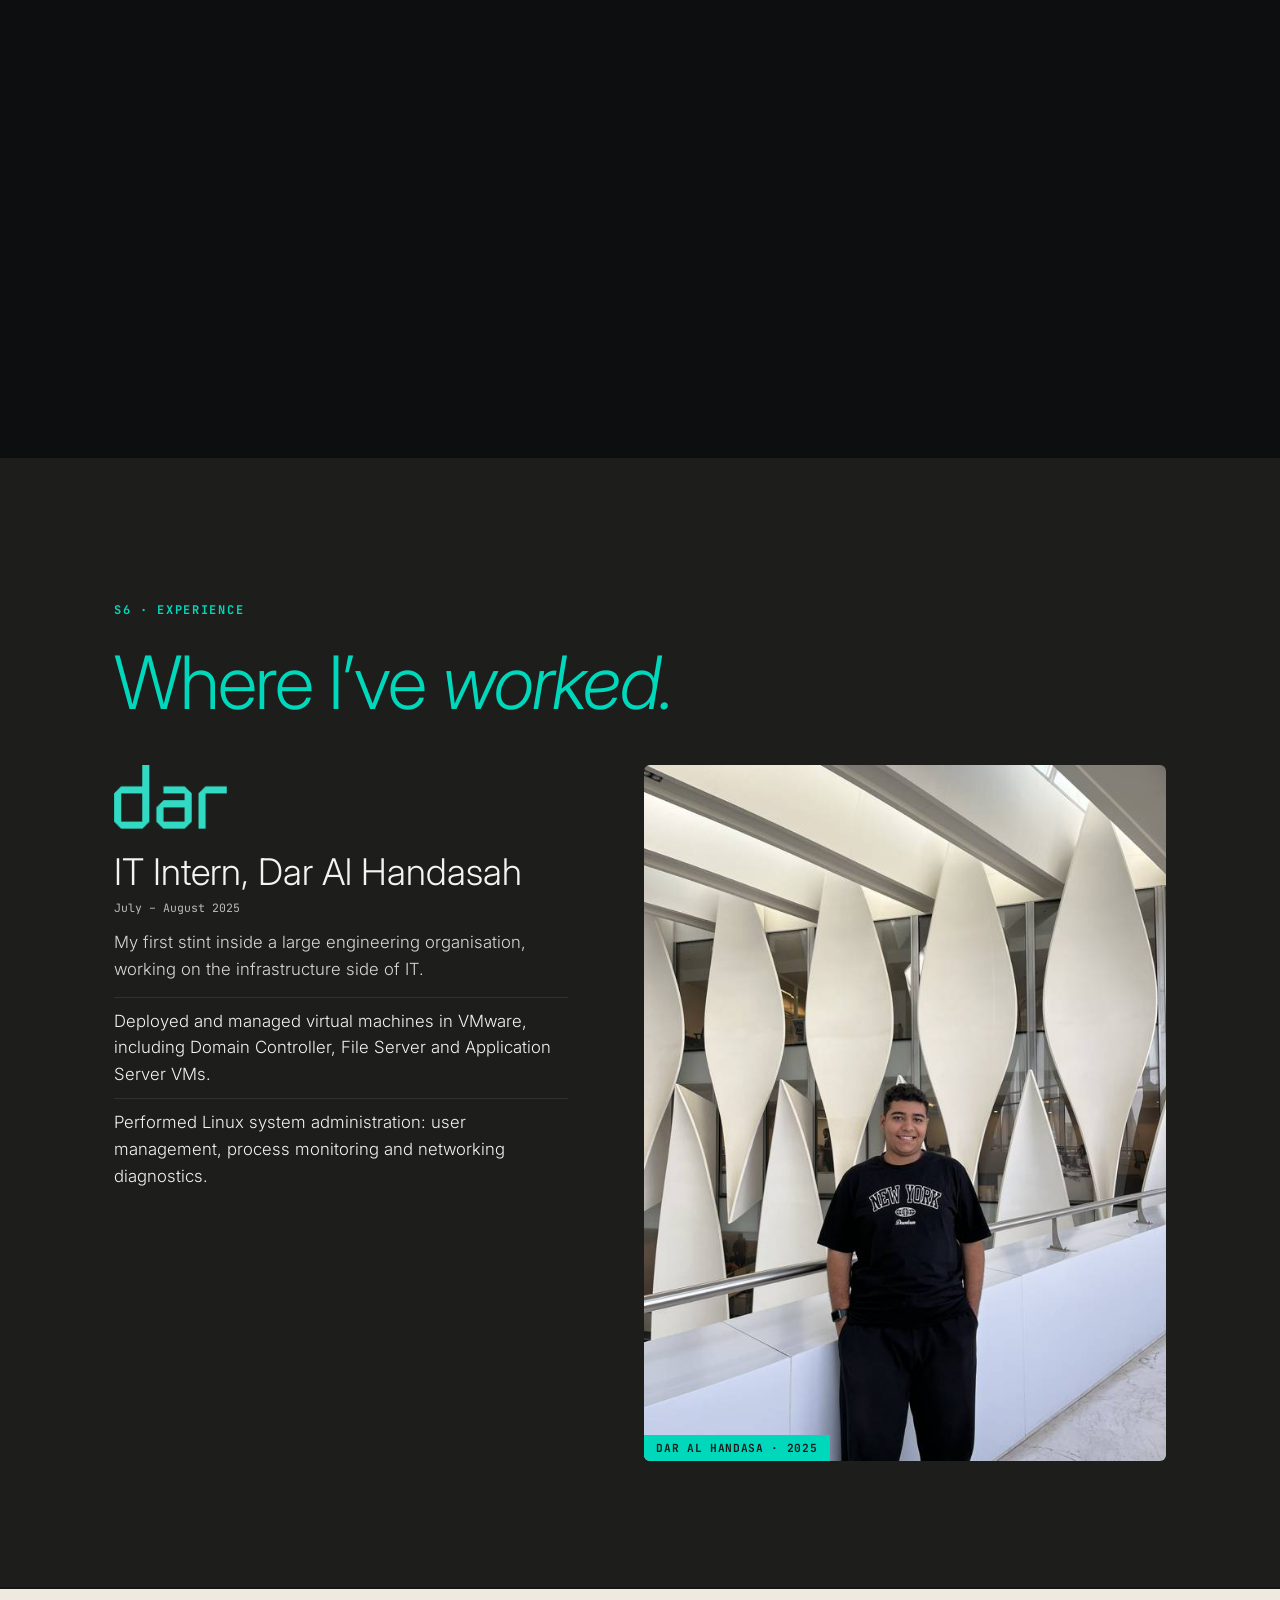
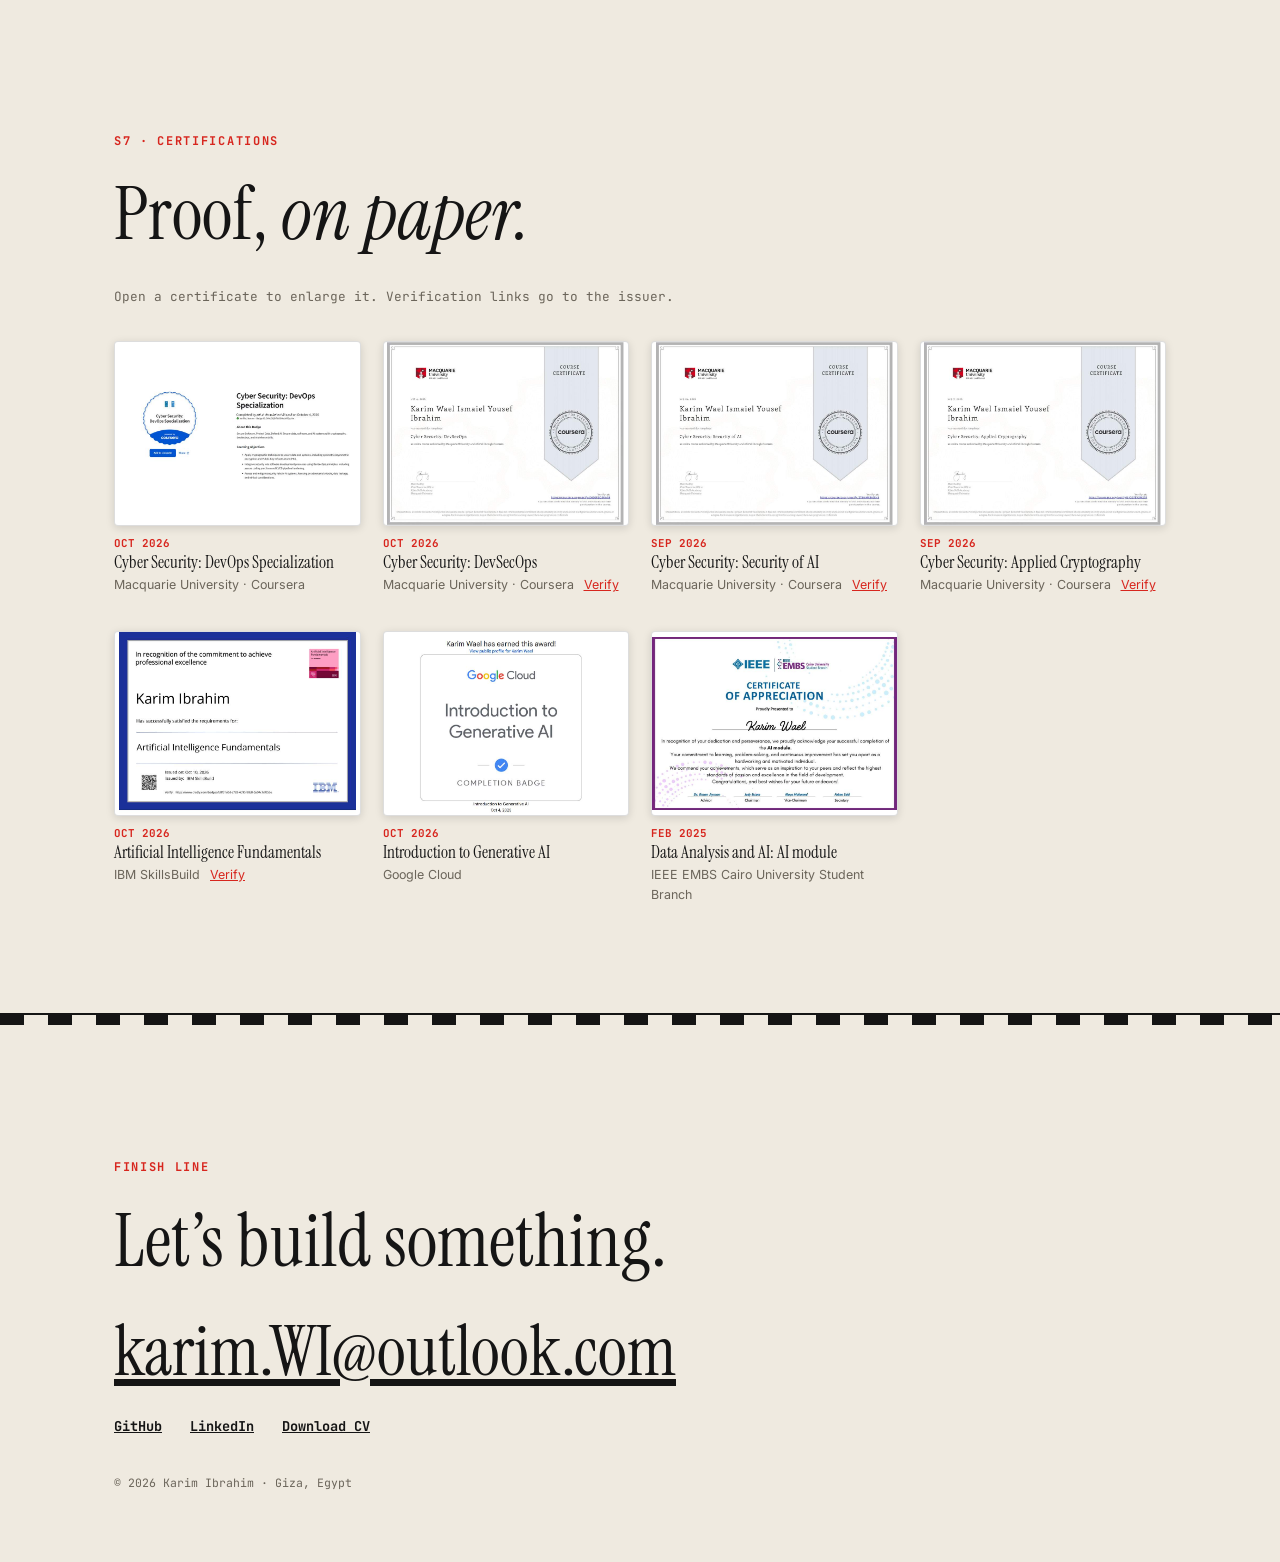
==== commit 47bf32f2: "Scroll to Rythmify and other portfolio sections" ====
--- a/index.html
+++ b/index.html
@@ -84,14 +84,14 @@
         </a>
       </article>
       <article class="project" id="project-rythmify">
-        <a class="project-card" href="projects/rythmify.html" aria-labelledby="project-title-rythmify">
+        <a class="project-card" href="#ryth" aria-labelledby="project-title-rythmify">
           <div class="project-visual project-visual--phones">
             <img src="assets/rythmify-profile.jpg" alt="Rythmify profile screen with avatar, cover image, and follower counts" width="360" height="800" loading="lazy" decoding="async">
             <img src="assets/rythmify-library.jpg" alt="Rythmify library screen showing reposts and playlists" width="360" height="800" loading="lazy" decoding="async">
           </div>
           <div class="project-body">
             <p class="tag">Flutter · Riverpod · REST API</p>
-            <h3 id="project-title-rythmify">Rythmify <span aria-hidden="true">↗</span></h3>
+            <h3 id="project-title-rythmify">Rythmify <span aria-hidden="true">↓</span></h3>
             <p>I built the authentication, profile, and library modules for a team-built music streaming app on Android and Windows.</p>
           </div>
         </a>
@@ -164,7 +164,8 @@
 <div class="step" data-view="Library"><p><b>Library, which I built.</b> Reposts and playlists in one place.</p></div>
 <div class="step" data-view="Player"><p>And the listening view, with a waveform and comments that pin to the track.</p></div></div>
 <a class="rl" href="https://github.com/Rythmify/cross">Team repository →</a>
-<a class="rl" href="#cr">Meet the team ↓</a></div>
+<a class="rl" href="#cr">Meet the team ↓</a>
+<a class="rl" href="assets/rythmify-walkthrough.webm">Watch the walkthrough →</a></div>
 <div class="dev" id="dev">
   <div class="ryth-controls" hidden>
     <button type="button" data-shift="-1" aria-label="Previous app screen" aria-controls="ryth-phone">←</button>
--- a/styles.css
+++ b/styles.css
@@ -582,6 +582,7 @@
   #exp figure:hover img { transform: none; }
 }
 @media (prefers-reduced-motion: no-preference) {
+  html { scroll-behavior: smooth; }
   .about-reveal span { opacity: .22; transition: opacity .22s ease; }
   .about-reveal .is-read { opacity: 1; }
   .rev-box.is-carousel img, .ryth-gallery .ph1 img.on { animation: show-result .25s ease-out; }
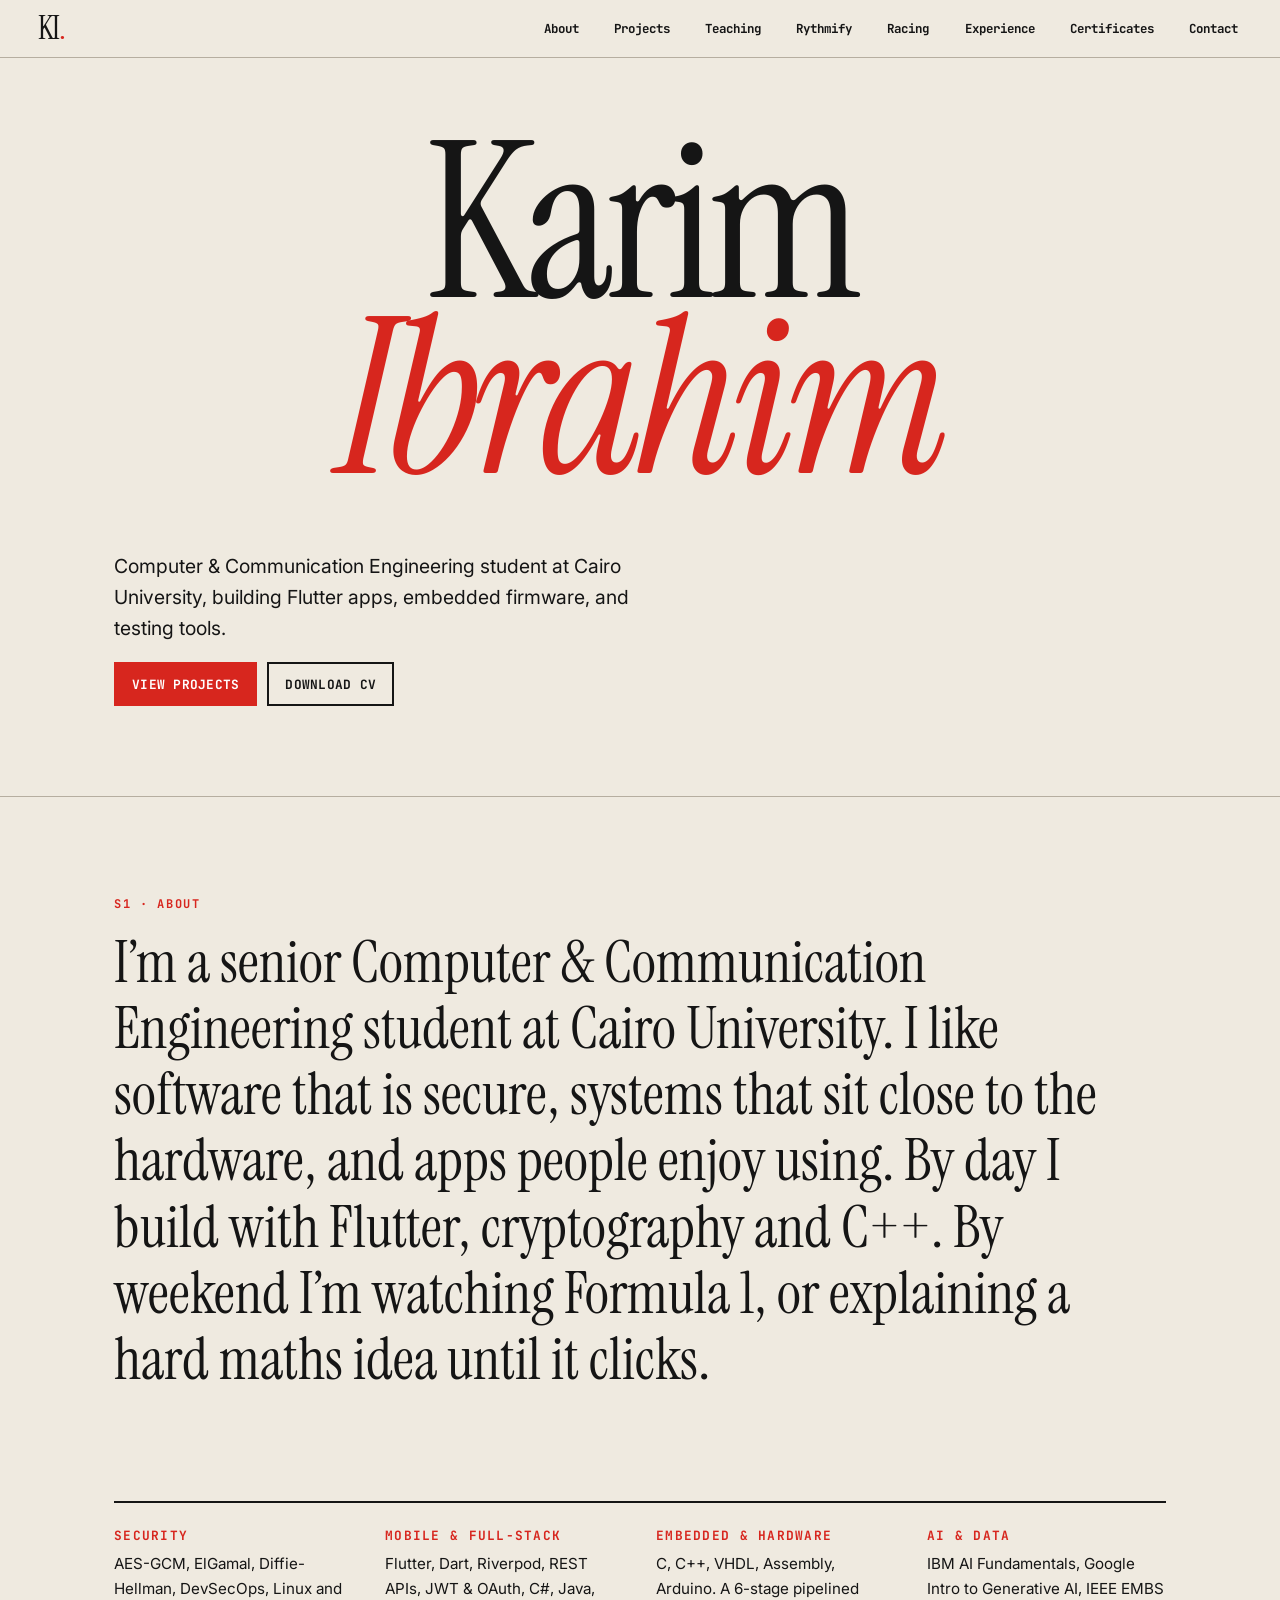
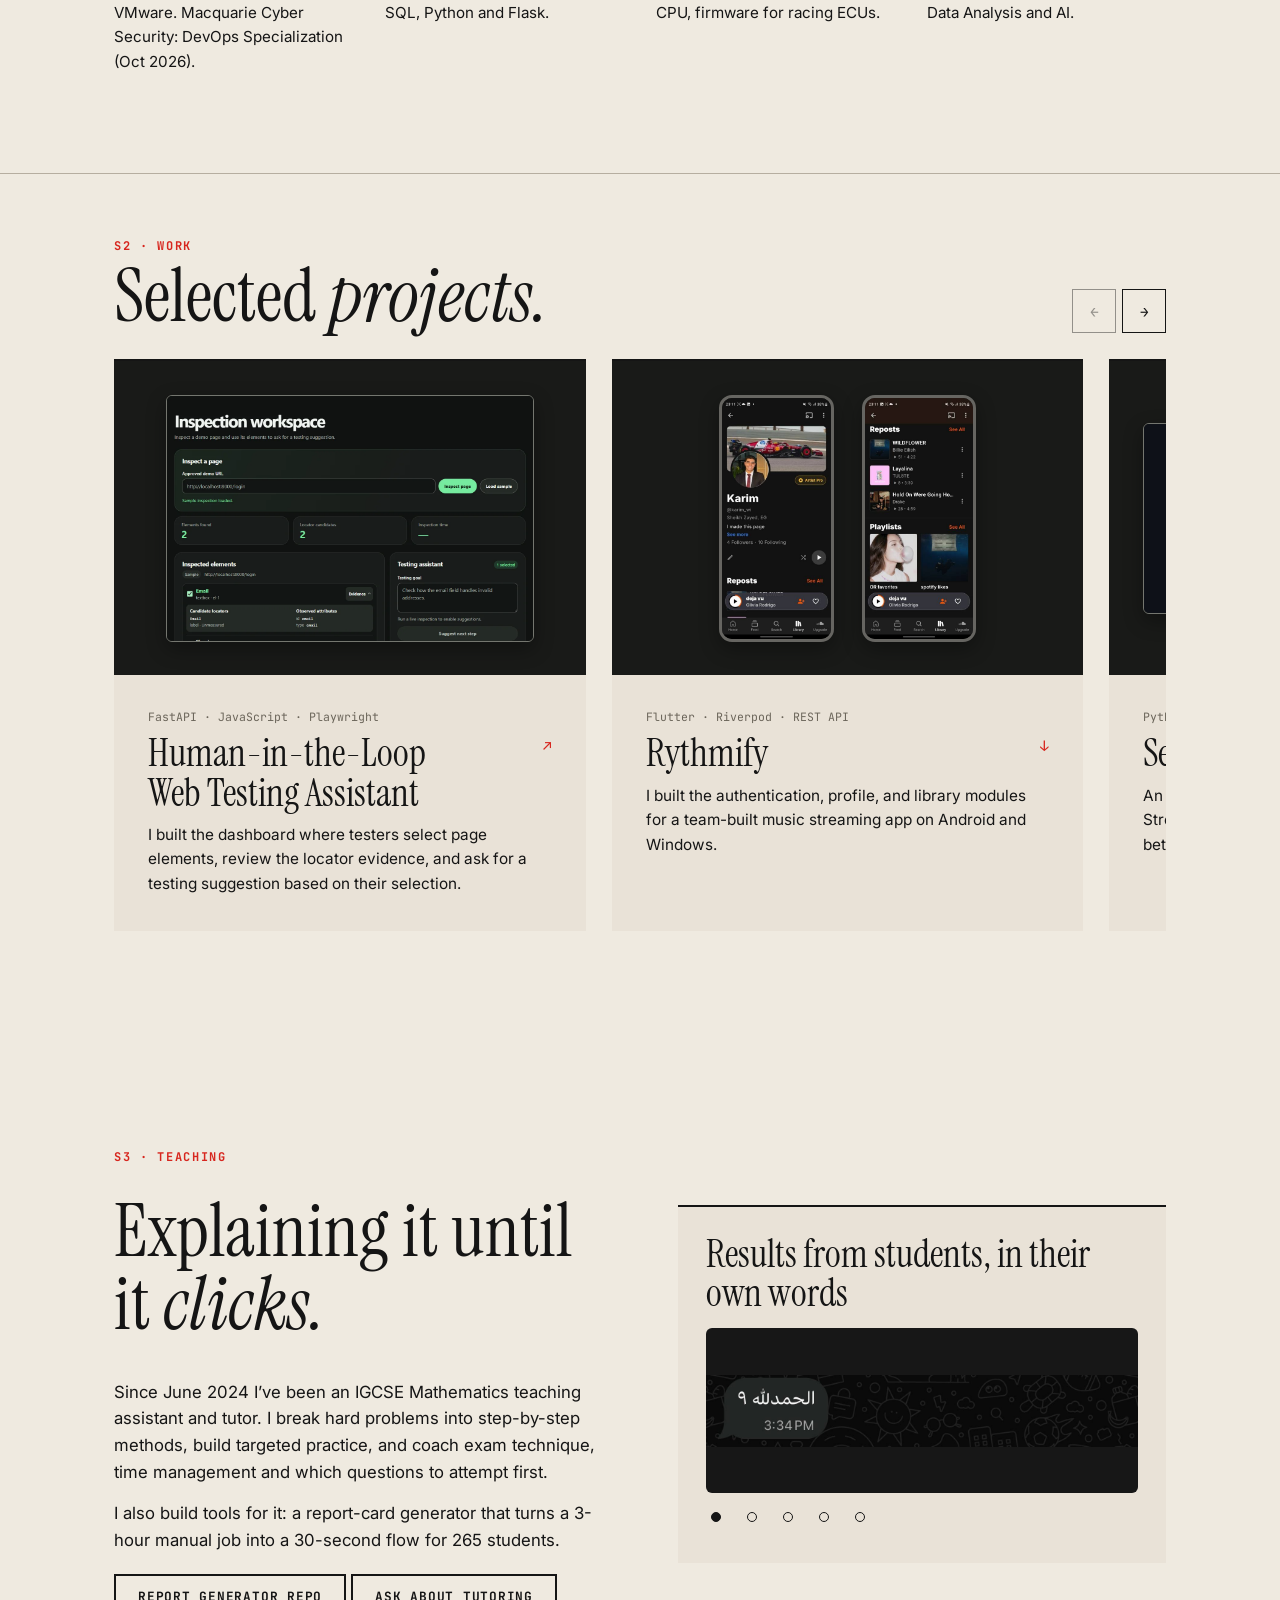
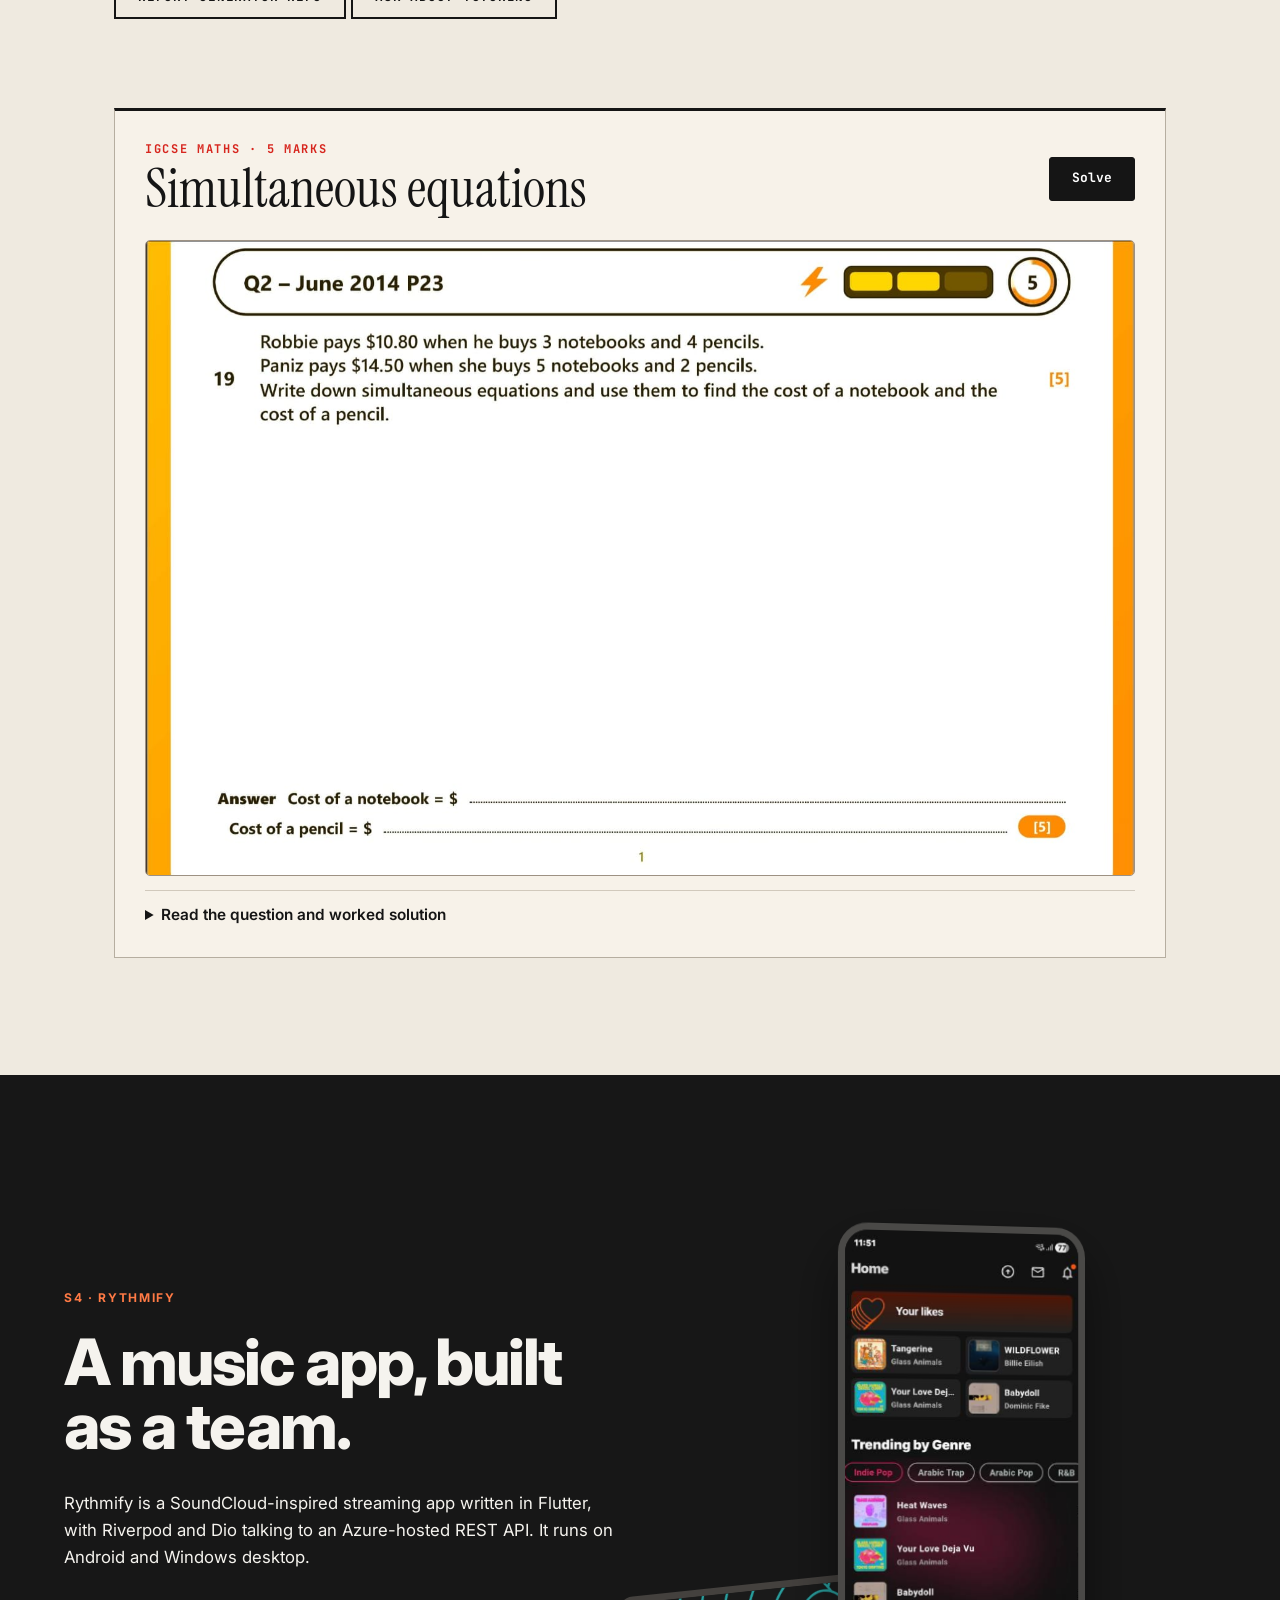
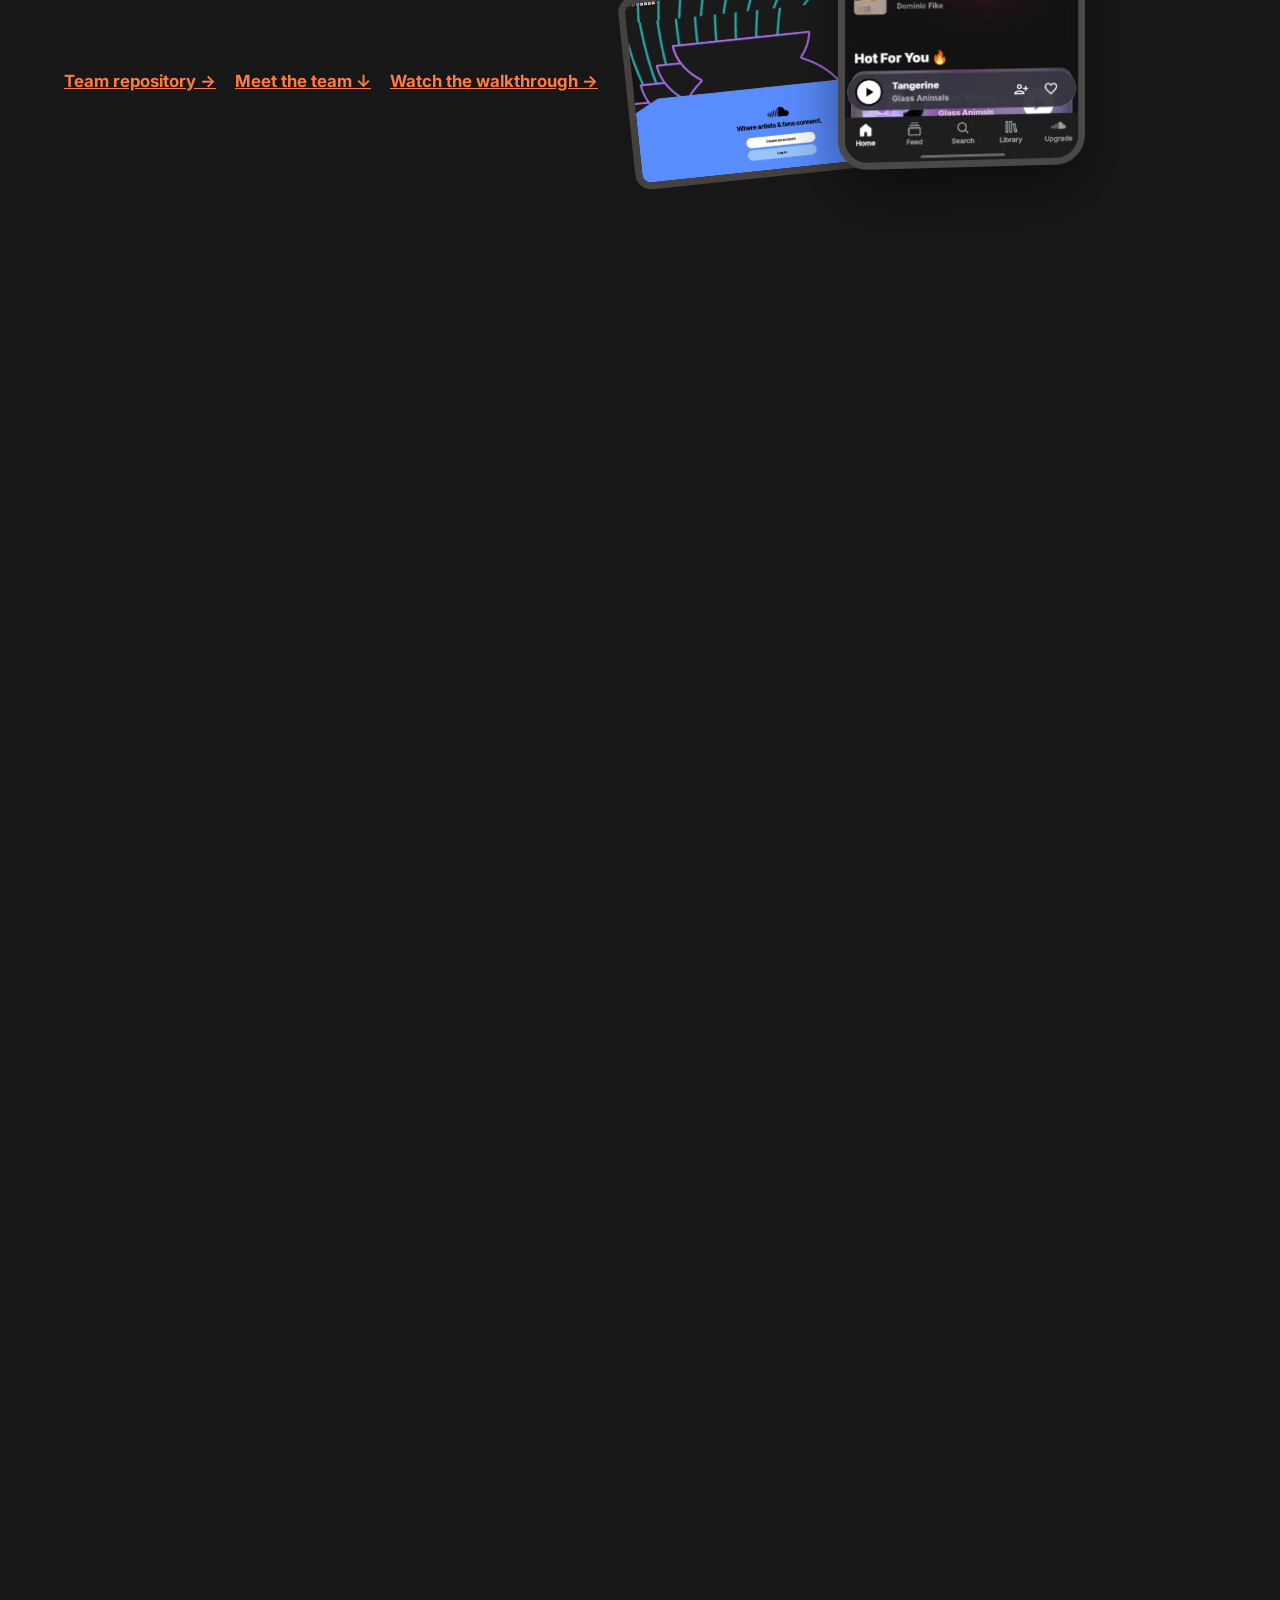
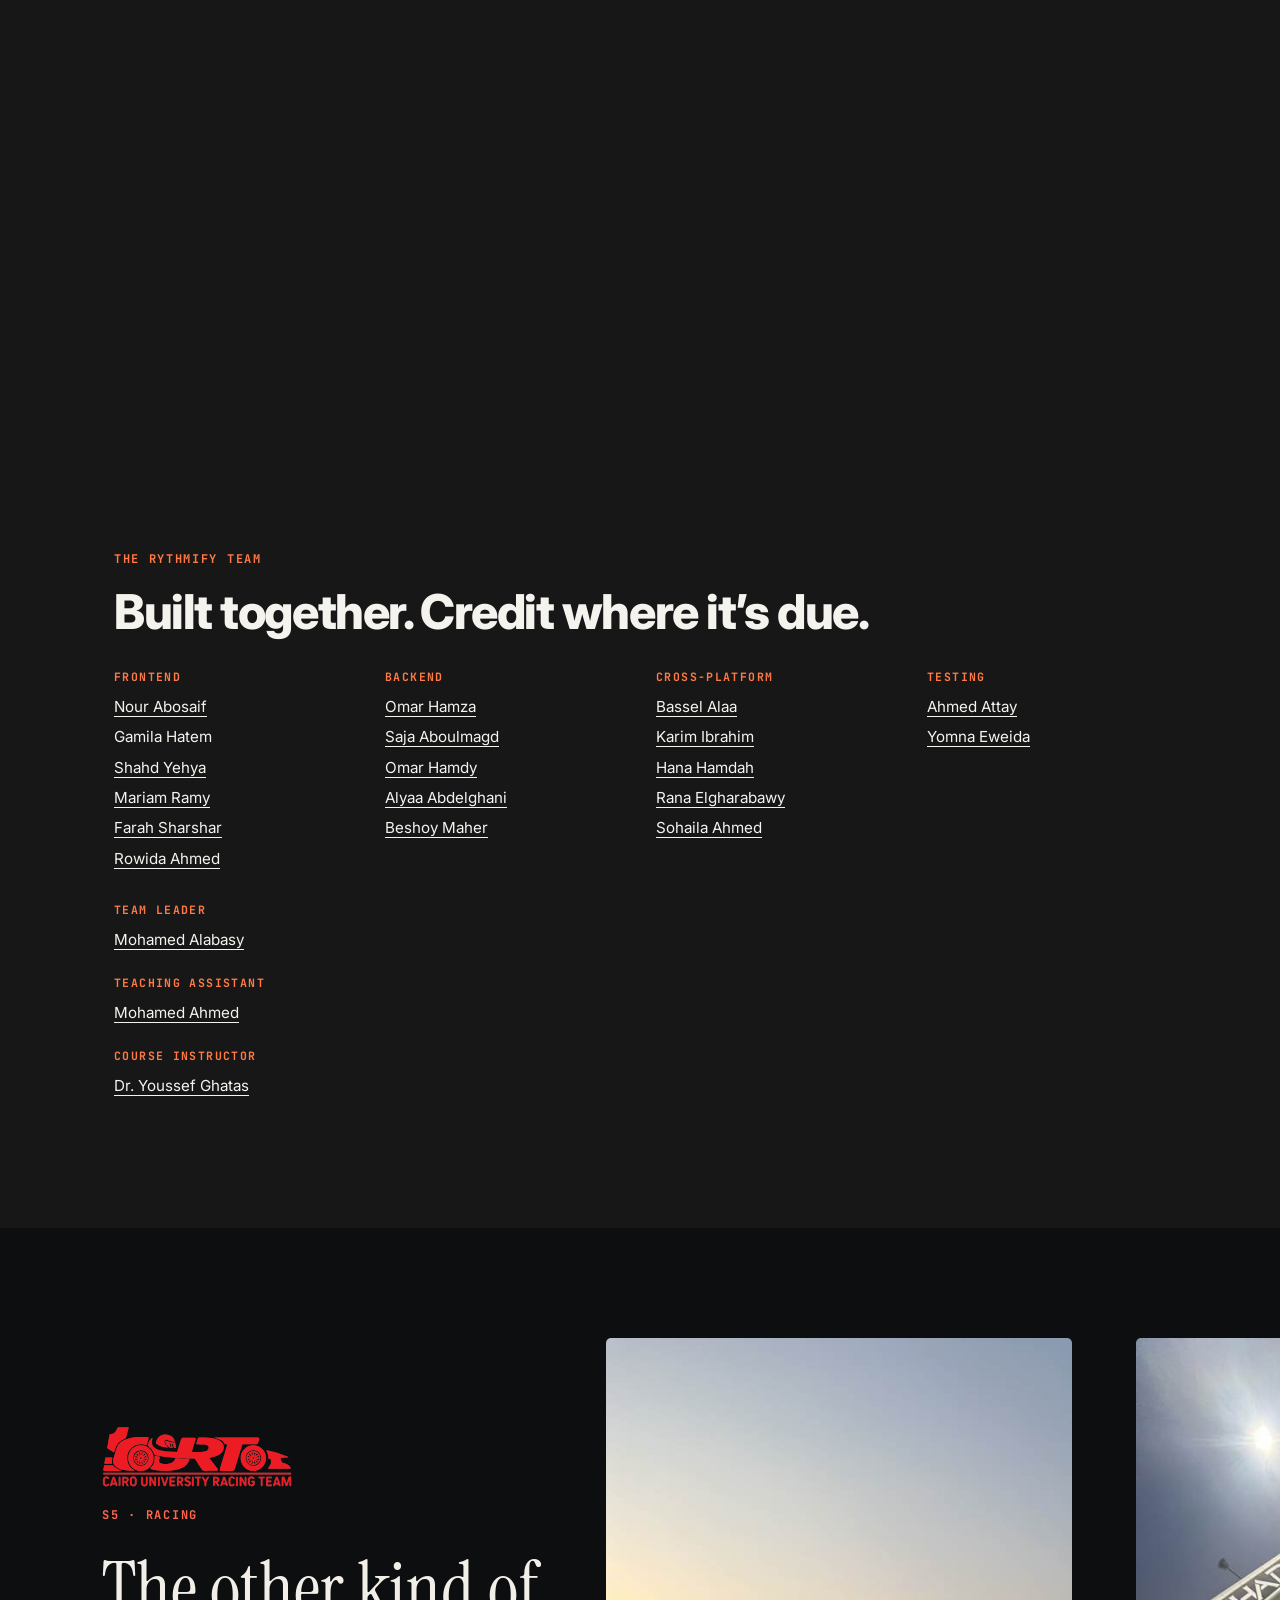
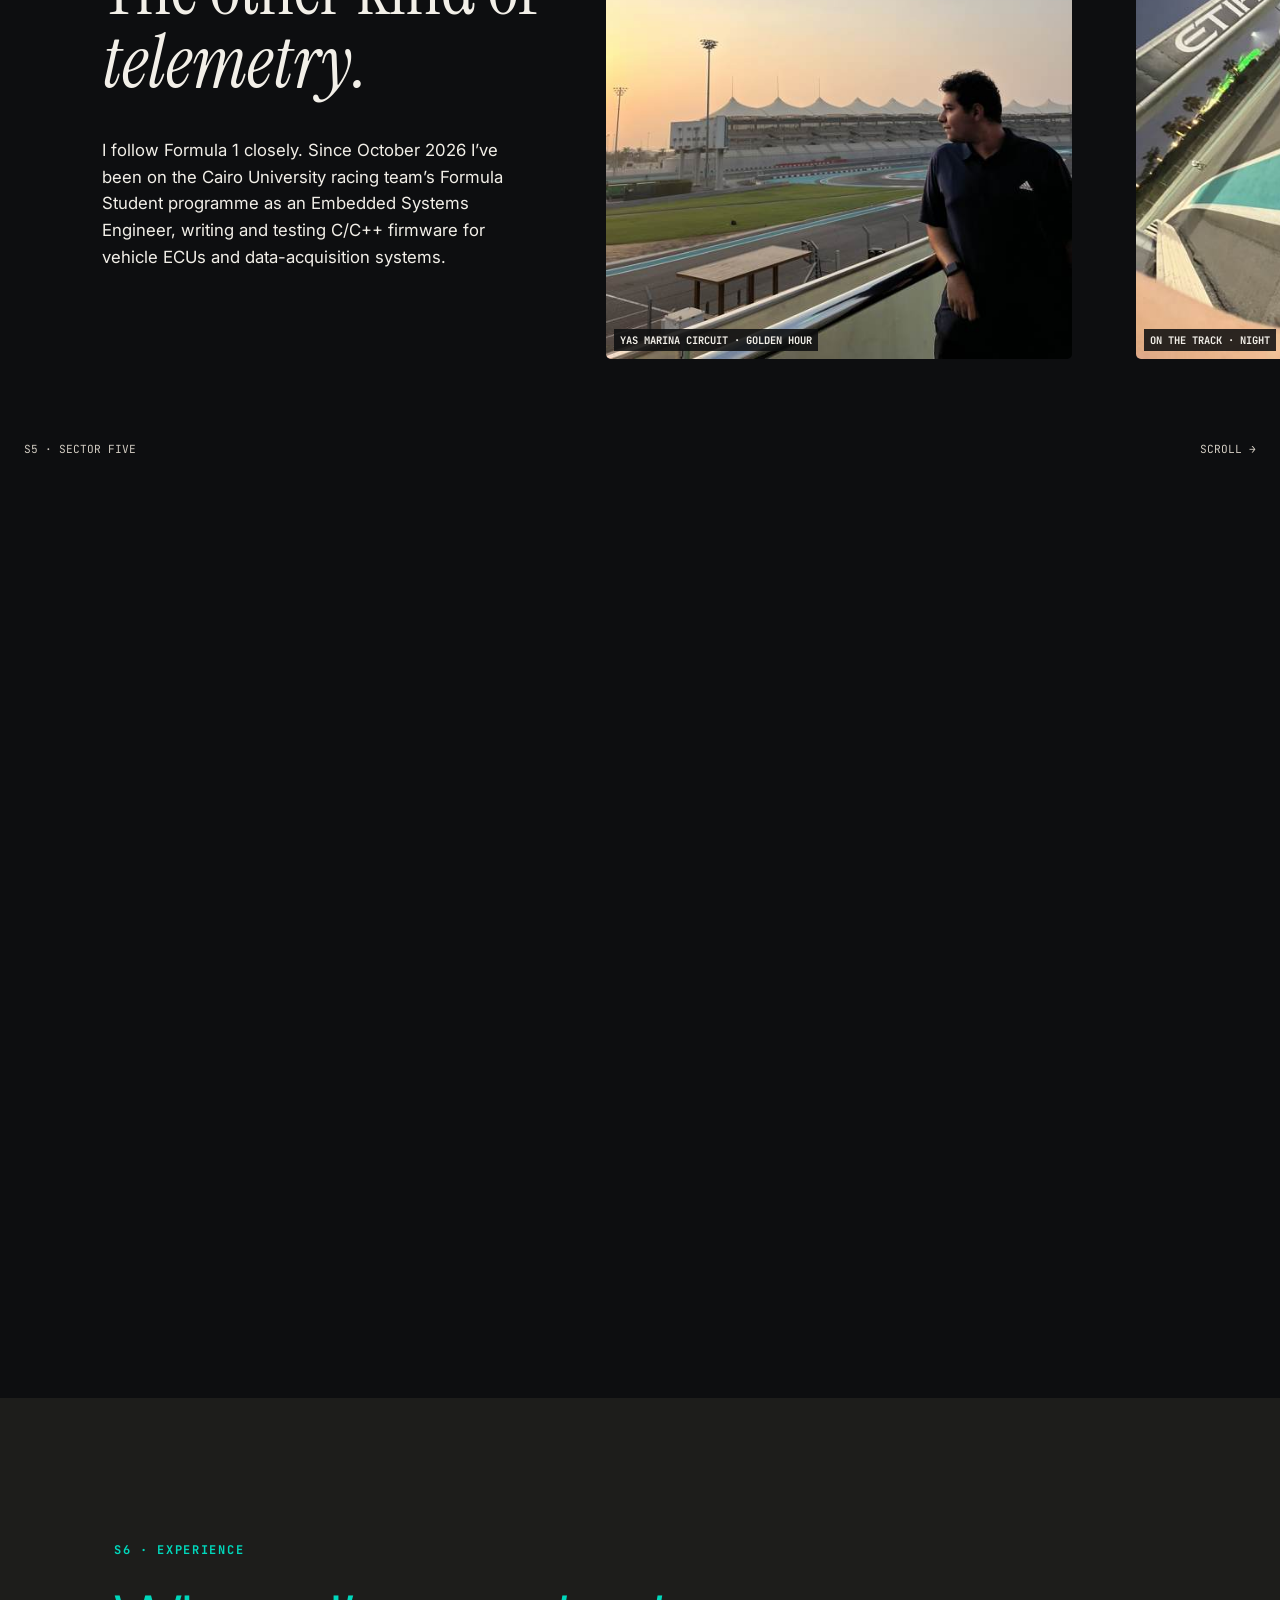
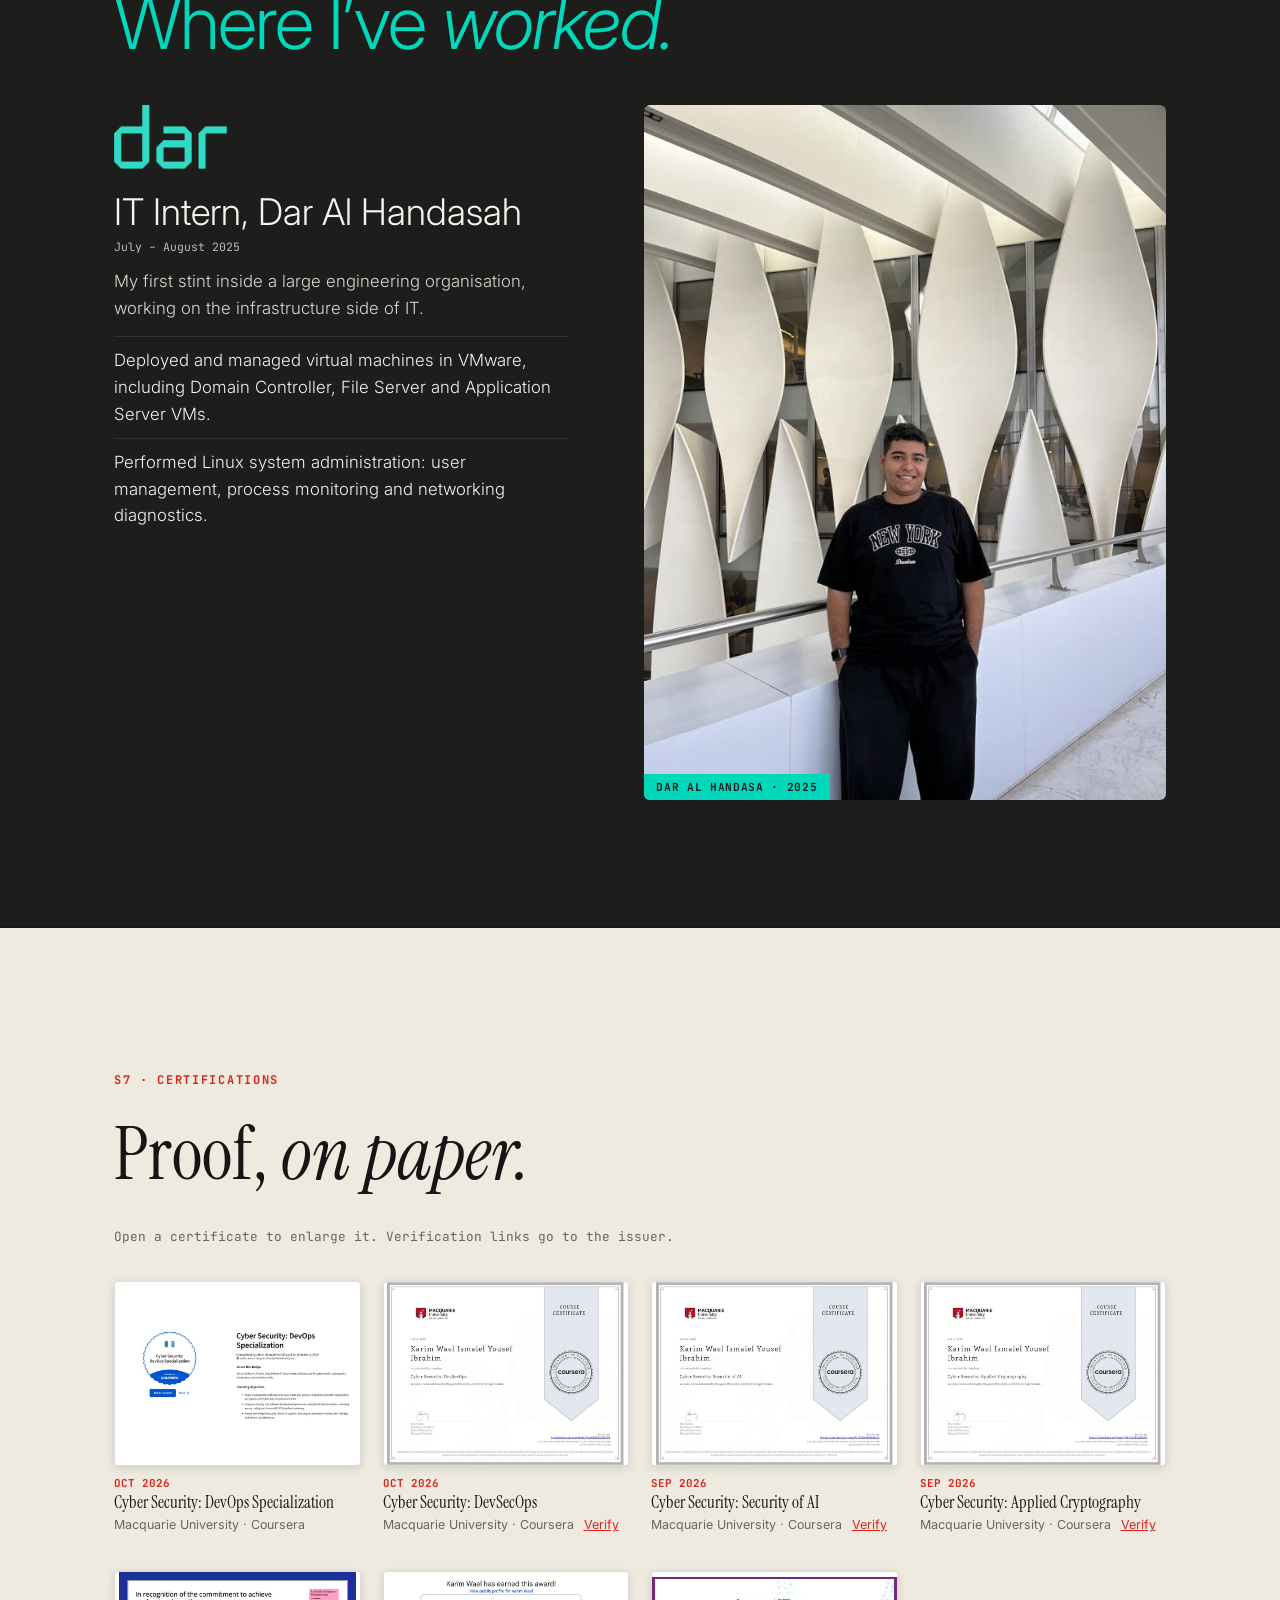
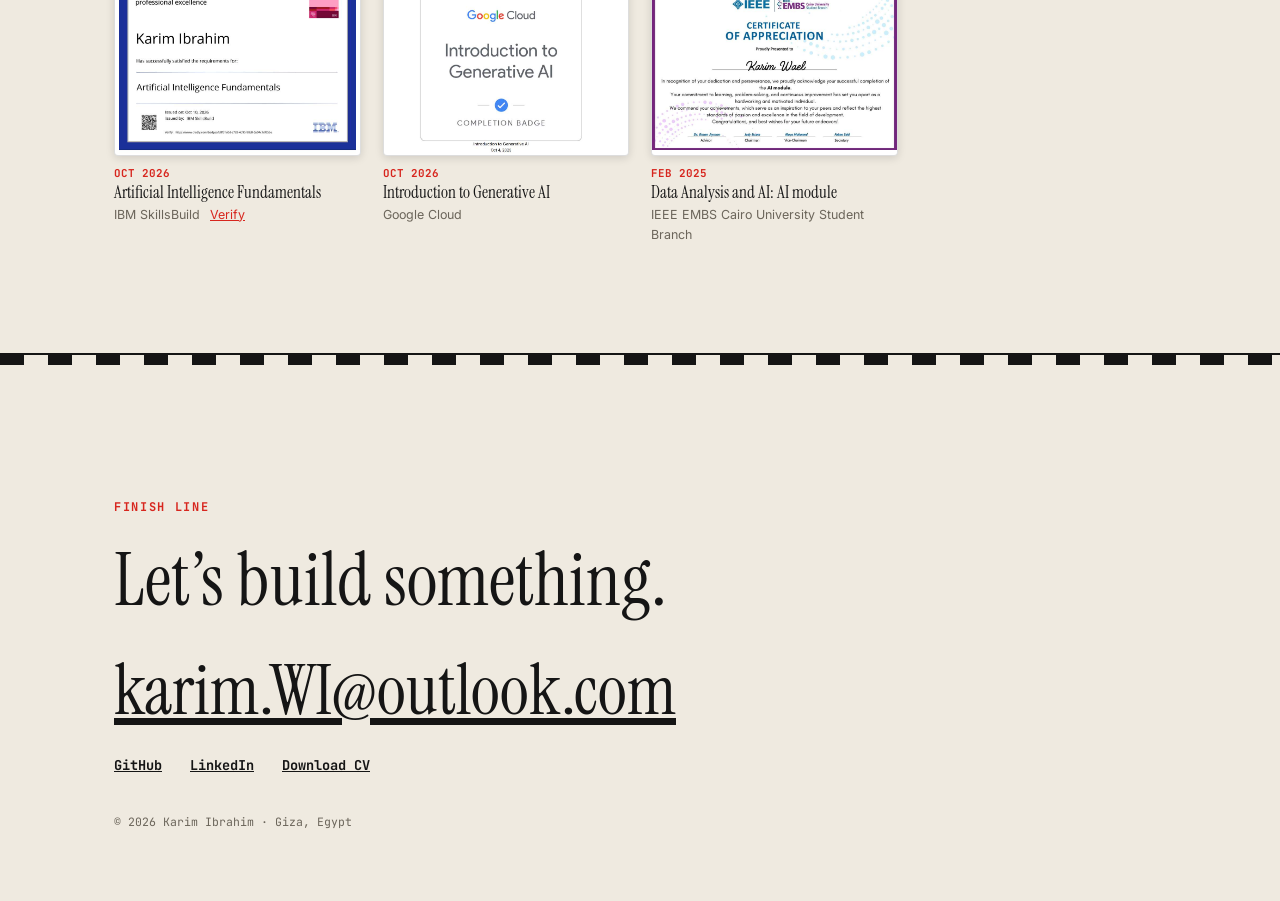
==== commit c35cacc3: "Add an animated worked maths example" ====
--- a/index.html
+++ b/index.html
@@ -147,13 +147,53 @@
   </div>
 </section>
 
-<section id="teach"><div class="w tg"><div><div class="eye">S3 · Teaching</div><h2>Explaining it until it <em>clicks.</em></h2>
+<section id="teach" aria-labelledby="teaching-title"><div class="w"><div class="tg"><div><div class="eye">S3 · Teaching</div><h2 id="teaching-title">Explaining it until it <em>clicks.</em></h2>
 <p>Since June 2024 I’ve been an IGCSE Mathematics teaching assistant and tutor. I break hard problems into step-by-step methods, build targeted practice, and coach exam technique, time management and which questions to attempt first.</p>
 <p style="margin-top:14px">I also build tools for it: a report-card generator that turns a 3-hour manual job into a 30-second flow for 265 students.</p>
 <a class="btn" href="https://github.com/karimwael45/YA-Report-generator">Report generator repo</a> <a class="btn" href="https://wa.me/qr/3BOTJIRST4HJH1?s=r" target="_blank" rel="noopener">Ask about tutoring</a>
 </div>
 <div class="teaching-results">
-<figure class="rev"><figcaption class="rev-cap">Results from students, in their own words</figcaption><div class="rev-box" id="rv"><img class="on" src="assets/tutoring-result-1.jpg" alt="Student message reporting a 9 in IGCSE maths" loading="lazy" decoding="async" width="1170" height="194"><img class="" src="assets/tutoring-result-2.jpg" alt="Student message reporting an 8 in IGCSE maths" loading="lazy" decoding="async" width="1170" height="282"><img class="" src="assets/tutoring-result-3.jpg" alt="Student message reporting an A* in IGCSE maths" loading="lazy" decoding="async" width="1170" height="277"><img class="" src="assets/tutoring-result-4.jpg" alt="Student message reporting a 9 in IGCSE maths" loading="lazy" decoding="async" width="1170" height="329"><img class="" src="assets/tutoring-result-5.jpg" alt="Student message reporting a 9 in IGCSE maths" loading="lazy" decoding="async" width="1170" height="378"></div><div class="rev-controls" id="rvd" hidden><div class="rev-dots" role="group" aria-label="Student results"><button type="button" aria-label="Show result 1" aria-current="true"></button><button type="button" aria-label="Show result 2"></button><button type="button" aria-label="Show result 3"></button><button type="button" aria-label="Show result 4"></button><button type="button" aria-label="Show result 5"></button></div></div></figure></div></div></section>
+<figure class="rev"><figcaption class="rev-cap">Results from students, in their own words</figcaption><div class="rev-box" id="rv"><img class="on" src="assets/tutoring-result-1.jpg" alt="Student message reporting a 9 in IGCSE maths" loading="lazy" decoding="async" width="1170" height="194"><img class="" src="assets/tutoring-result-2.jpg" alt="Student message reporting an 8 in IGCSE maths" loading="lazy" decoding="async" width="1170" height="282"><img class="" src="assets/tutoring-result-3.jpg" alt="Student message reporting an A* in IGCSE maths" loading="lazy" decoding="async" width="1170" height="277"><img class="" src="assets/tutoring-result-4.jpg" alt="Student message reporting a 9 in IGCSE maths" loading="lazy" decoding="async" width="1170" height="329"><img class="" src="assets/tutoring-result-5.jpg" alt="Student message reporting a 9 in IGCSE maths" loading="lazy" decoding="async" width="1170" height="378"></div><div class="rev-controls" id="rvd" hidden><div class="rev-dots" role="group" aria-label="Student results"><button type="button" aria-label="Show result 1" aria-current="true"></button><button type="button" aria-label="Show result 2"></button><button type="button" aria-label="Show result 3"></button><button type="button" aria-label="Show result 4"></button><button type="button" aria-label="Show result 5"></button></div></div></figure></div></div>
+
+<article class="worksheet" aria-labelledby="worksheet-title">
+  <header class="worksheet-head">
+    <div>
+      <p class="eye">IGCSE Maths · 5 marks</p>
+      <h3 id="worksheet-title">Simultaneous equations</h3>
+    </div>
+    <button type="button" class="worksheet-solve" aria-controls="worksheet-paper" hidden>Solve</button>
+  </header>
+  <div class="worksheet-paper" id="worksheet-paper">
+    <img class="worksheet-blank" src="assets/simultaneous-equations-question.png" width="1600" height="1028" alt="IGCSE simultaneous equations question about the prices of notebooks and pencils. Read the question and worked solution below for the text." loading="lazy" decoding="async">
+    <div class="worksheet-layer worksheet-ink" aria-hidden="true" hidden>
+      <canvas class="worksheet-aligned" width="1599" height="1036"></canvas>
+      <div class="worksheet-aligned">
+        <div class="worksheet-pen-position"><span class="worksheet-pen"></span></div>
+      </div>
+    </div>
+    <div class="worksheet-layer worksheet-reveal" hidden>
+      <img class="worksheet-aligned" src="assets/simultaneous-equations-solution.png" width="1599" height="1036" alt="The same worksheet with the handwritten elimination and substitution steps." loading="lazy" decoding="async">
+    </div>
+    <div class="worksheet-divider" aria-hidden="true" hidden></div>
+    <div class="worksheet-grip" aria-hidden="true" hidden><span>‹</span><span>›</span></div>
+    <input class="worksheet-range" type="range" min="0" max="100" value="0" aria-label="How much of the solved worksheet to show" aria-valuetext="0% solved" hidden>
+  </div>
+  <div class="worksheet-labels" aria-hidden="true" hidden>
+    <span>Solved</span><span>Drag to compare</span><span>Unsolved</span>
+  </div>
+  <p class="worksheet-status" role="status"></p>
+  <details class="worksheet-transcript">
+    <summary>Read the question and worked solution</summary>
+    <p>Three notebooks and four pencils cost $10.80. Five notebooks and two pencils cost $14.50. Find the price of one notebook and one pencil.</p>
+    <ol>
+      <li>Let <i>N</i> be the price of a notebook and <i>P</i> the price of a pencil, in dollars. The equations are <span class="worksheet-math">4<i>P</i> + 3<i>N</i> = 10.80</span> and <span class="worksheet-math">2<i>P</i> + 5<i>N</i> = 14.50</span>.</li>
+      <li>Multiply the second equation by 2 to get <span class="worksheet-math">4<i>P</i> + 10<i>N</i> = 29.00</span>. Subtract that from the first equation to eliminate <i>P</i>. This gives <span class="worksheet-math">−7<i>N</i> = −18.20</span>, so <span class="worksheet-math"><i>N</i> = 2.60</span>.</li>
+      <li>Substitute <span class="worksheet-math"><i>N</i> = 2.60</span> into the first equation. Then <span class="worksheet-math">4<i>P</i> + 7.80 = 10.80</span>, so <span class="worksheet-math">4<i>P</i> = 3.00</span> and <span class="worksheet-math"><i>P</i> = 0.75</span>.</li>
+    </ol>
+    <p><strong>Notebook $2.60 · Pencil $0.75</strong></p>
+  </details>
+</article>
+</div></section>
 
 <section id="ryth" aria-labelledby="rt"><div class="pin" data-pin="v"><div class="stk"><div class="rg">
 <div><div class="eye">S4 · Rythmify</div><h2 id="rt">A music app, built as a team.</h2>
@@ -220,4 +260,5 @@
 <ul><li><a href="https://github.com/karimwael45">GitHub</a></li><li><a href="https://www.linkedin.com/in/karim-ibrahim-2468ab345/">LinkedIn</a></li><li><a href="assets/karim-ibrahim-cv.pdf" download>Download CV</a></li></ul><p class="tag" style="margin-top:40px">© 2026 Karim Ibrahim · Giza, Egypt</p></div></footer>
 </main>
 <script src="project-media.js" defer></script>
-<script src="script.js" defer></script></body></html>
+<script src="script.js" defer></script>
+<script src="worksheet.js" defer></script></body></html>
--- a/styles.css
+++ b/styles.css
@@ -502,6 +502,180 @@
   transition: opacity .35s;
 }
 .motion-desktop .ph1 img.on, .motion-desktop .tab img.on { opacity: 1; }
+
+/* Interactive teaching worksheet */
+.worksheet {
+  margin-top: clamp(38px, 7vw, 96px);
+  padding: clamp(12px, 3vw, 30px);
+  border: 1px solid #b6aea0;
+  border-top: 3px solid var(--fg);
+  background: #f7f2e9;
+}
+.worksheet-head {
+  display: flex;
+  align-items: center;
+  justify-content: space-between;
+  gap: 10px;
+  padding-bottom: clamp(14px, 2.5vw, 24px);
+}
+.worksheet h3 {
+  margin-top: 5px;
+  font: 400 clamp(1.65rem, 4.5vw, 3.4rem)/.98 var(--serif);
+}
+.worksheet-solve {
+  flex: none;
+  min-height: 44px;
+  padding: 8px clamp(10px, 2vw, 22px);
+  border: 1px solid var(--fg);
+  border-radius: 3px;
+  color: #fff;
+  background: var(--fg);
+  font: 700 clamp(.65rem, 1.4vw, .81rem)/1.3 var(--mono);
+  cursor: pointer;
+}
+.worksheet-solve:hover { background: var(--ac); border-color: var(--ac); }
+.worksheet-solve:disabled { opacity: .64; cursor: progress; }
+.worksheet-paper {
+  --reveal: 0%;
+  position: relative;
+  isolation: isolate;
+  overflow: hidden;
+  border: 1px solid #9d9183;
+  border-radius: 5px;
+  aspect-ratio: 1600 / 1028;
+  background: #fff;
+}
+.worksheet-paper:focus-within { outline: 3px solid var(--ac); outline-offset: 3px; }
+.worksheet-blank { display: block; width: 100%; height: 100%; }
+.worksheet-layer {
+  position: absolute;
+  inset: 0;
+  overflow: hidden;
+  pointer-events: none;
+}
+/* Register the two supplied screenshots on the original printed question. */
+.worksheet-aligned {
+  position: absolute;
+  left: .358%;
+  top: -.072%;
+  width: 99.419%;
+  height: 100.212%;
+  max-width: none;
+}
+.worksheet-reveal { clip-path: inset(0 calc(100% - var(--reveal)) 0 0); }
+.worksheet-pen-position {
+  position: absolute;
+  inset: 0;
+  will-change: transform;
+}
+.worksheet-pen {
+  --pen-ink: #1a35a1;
+  position: absolute;
+  left: 0;
+  top: 0;
+  width: clamp(11px, 2.25vw, 24px);
+  height: clamp(46px, 8vw, 102px);
+  transform-origin: center bottom;
+  transform: translate(-50%, -100%) rotate(35deg);
+  filter: drop-shadow(2px 5px 4px #131a3a65);
+}
+.worksheet-pen[data-ink="red"] { --pen-ink: #b63821; }
+.worksheet-pen::before {
+  position: absolute;
+  inset: 0;
+  border-radius: 25% 25% 0 0;
+  background:
+    linear-gradient(90deg, #ffffff26, transparent 30% 67%, #14151c45),
+    linear-gradient(#c7d0e8 0 8%, var(--pen-ink) 8% 57%, #ced5e4 57% 62%, #20283e 62% 81%, #778399 81% 91%, var(--pen-ink) 91%);
+  clip-path: polygon(0 0, 100% 0, 100% 81%, 50% 100%, 0 81%);
+  content: "";
+}
+.worksheet-pen::after {
+  position: absolute;
+  inset: 18% 18% 62% auto;
+  width: 17%;
+  border-radius: 4px;
+  background: #d5dded;
+  opacity: .76;
+  content: "";
+}
+.worksheet-divider {
+  position: absolute;
+  z-index: 1;
+  inset: 0 auto 0 var(--reveal);
+  width: 2px;
+  transform: translateX(-50%);
+  background: #20283e;
+  box-shadow: 0 0 0 1px #fff8;
+  pointer-events: none;
+}
+.worksheet-grip {
+  --grip-size: clamp(34px, 5vw, 48px);
+  position: absolute;
+  z-index: 2;
+  top: 50%;
+  left: clamp(calc(var(--grip-size) / 2), var(--reveal), calc(100% - var(--grip-size) / 2));
+  display: grid;
+  grid-template-columns: 1fr 1fr;
+  place-items: center;
+  width: var(--grip-size);
+  height: var(--grip-size);
+  transform: translate(-50%, -50%);
+  border: 1px solid #fff;
+  border-radius: 50%;
+  color: #fff;
+  background: #20283e;
+  box-shadow: 0 4px 14px #151b384d;
+  pointer-events: none;
+  font: 400 1.28rem/1 var(--sans);
+}
+.worksheet-grip span:first-child { justify-self: end; }
+.worksheet-grip span:last-child { justify-self: start; }
+.worksheet-range {
+  position: absolute;
+  z-index: 3;
+  inset: 0;
+  width: 100%;
+  height: 100%;
+  margin: 0;
+  appearance: none;
+  opacity: 0;
+  cursor: ew-resize;
+  touch-action: pan-y;
+}
+.worksheet-range::-webkit-slider-runnable-track { height: 100%; }
+.worksheet-range::-webkit-slider-thumb { appearance: none; width: 1px; height: 100%; }
+.worksheet-range::-moz-range-thumb { width: 1px; height: 1px; border: 0; }
+.worksheet-labels {
+  display: flex;
+  justify-content: space-between;
+  align-items: center;
+  gap: 6px;
+  margin-top: 10px;
+  color: #66594c;
+  font: 400 clamp(.63rem, 1.5vw, .78rem)/1.4 var(--mono);
+}
+.worksheet-labels span:first-child, .worksheet-labels span:last-child { color: var(--fg); font-weight: 700; }
+.worksheet-status {
+  position: absolute;
+  width: 1px;
+  height: 1px;
+  padding: 0;
+  overflow: hidden;
+  white-space: nowrap;
+  clip-path: inset(50%);
+}
+.worksheet-transcript {
+  margin-top: 14px;
+  padding-top: 12px;
+  border-top: 1px solid #d1c9bc;
+  font-size: .96rem;
+}
+.worksheet-transcript summary { width: fit-content; cursor: pointer; font-weight: 600; }
+.worksheet-transcript :is(p, ol) { max-width: 70ch; margin-top: 12px; }
+.worksheet-transcript ol { padding-left: 1.4rem; }
+.worksheet-transcript li + li { margin-top: 8px; }
+.worksheet-math { white-space: nowrap; }
 
 /* Testimonial and certificate controls */
 .teaching-results {
